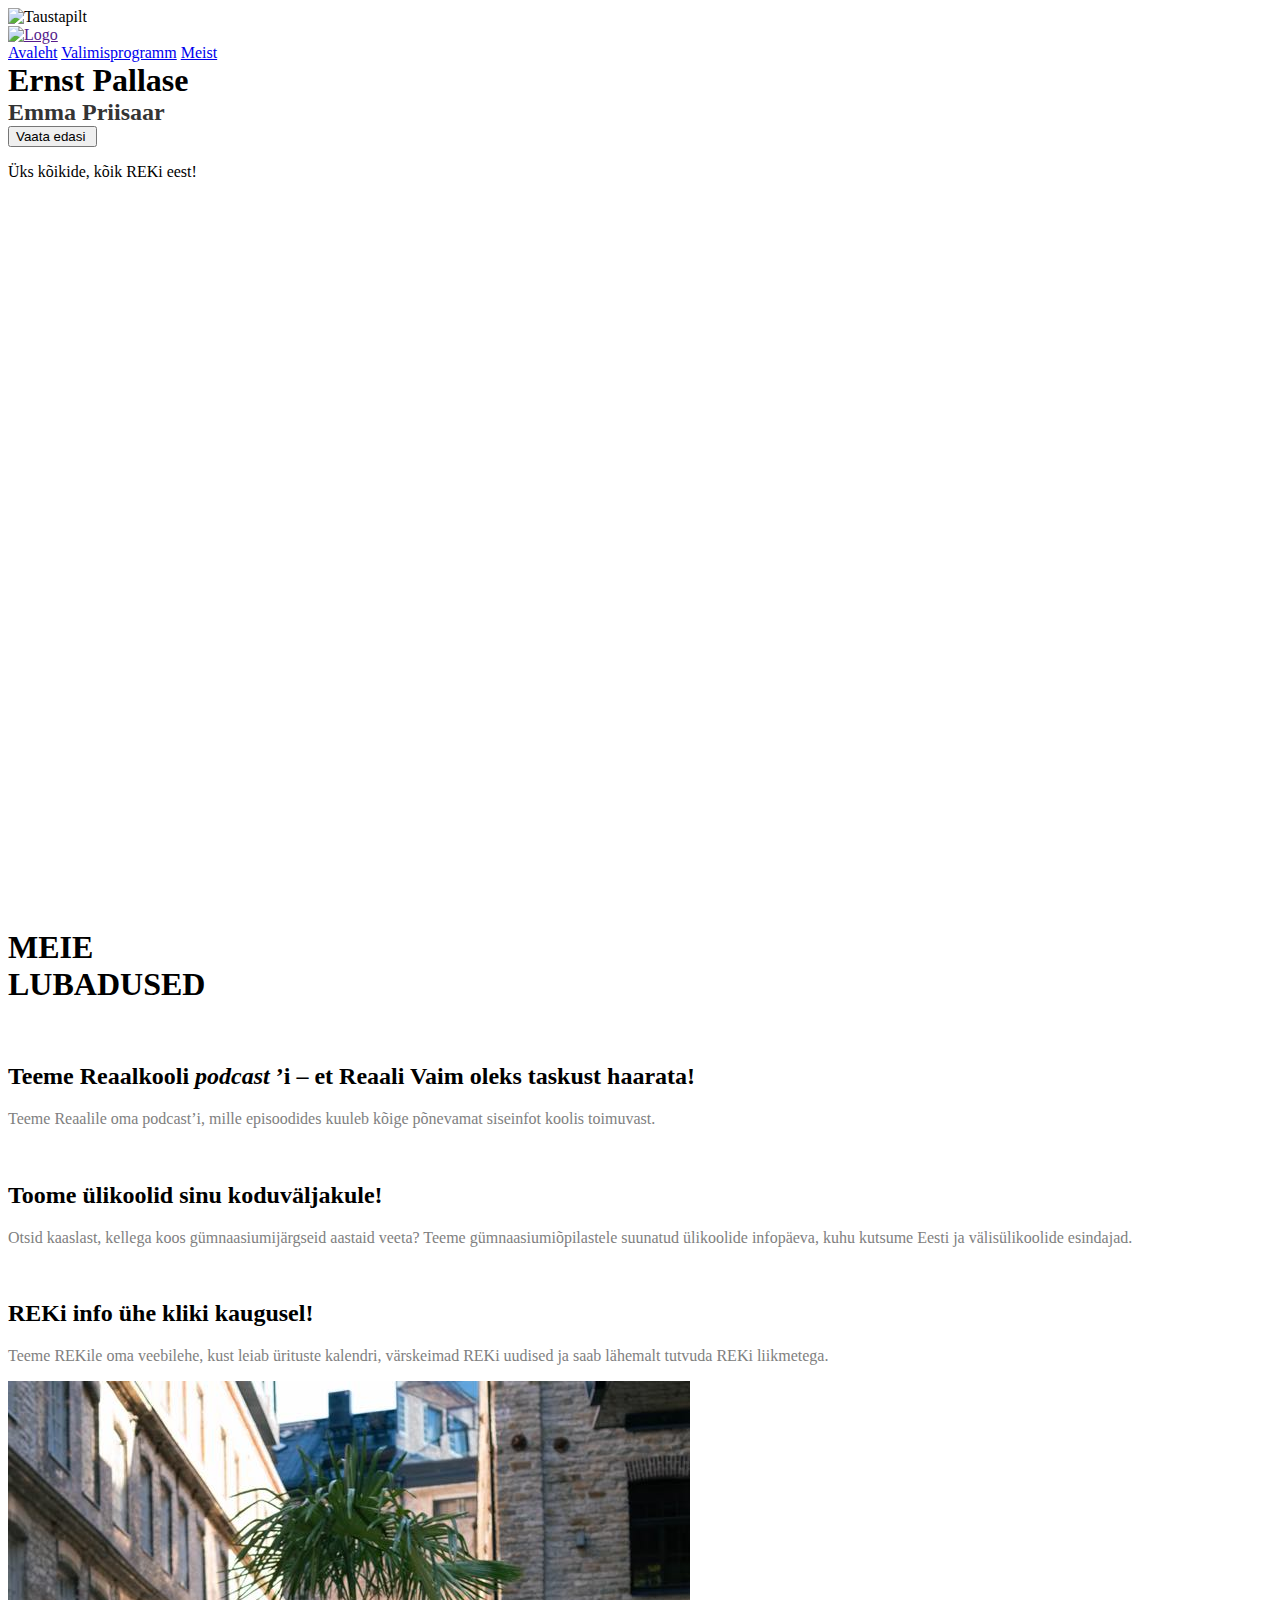
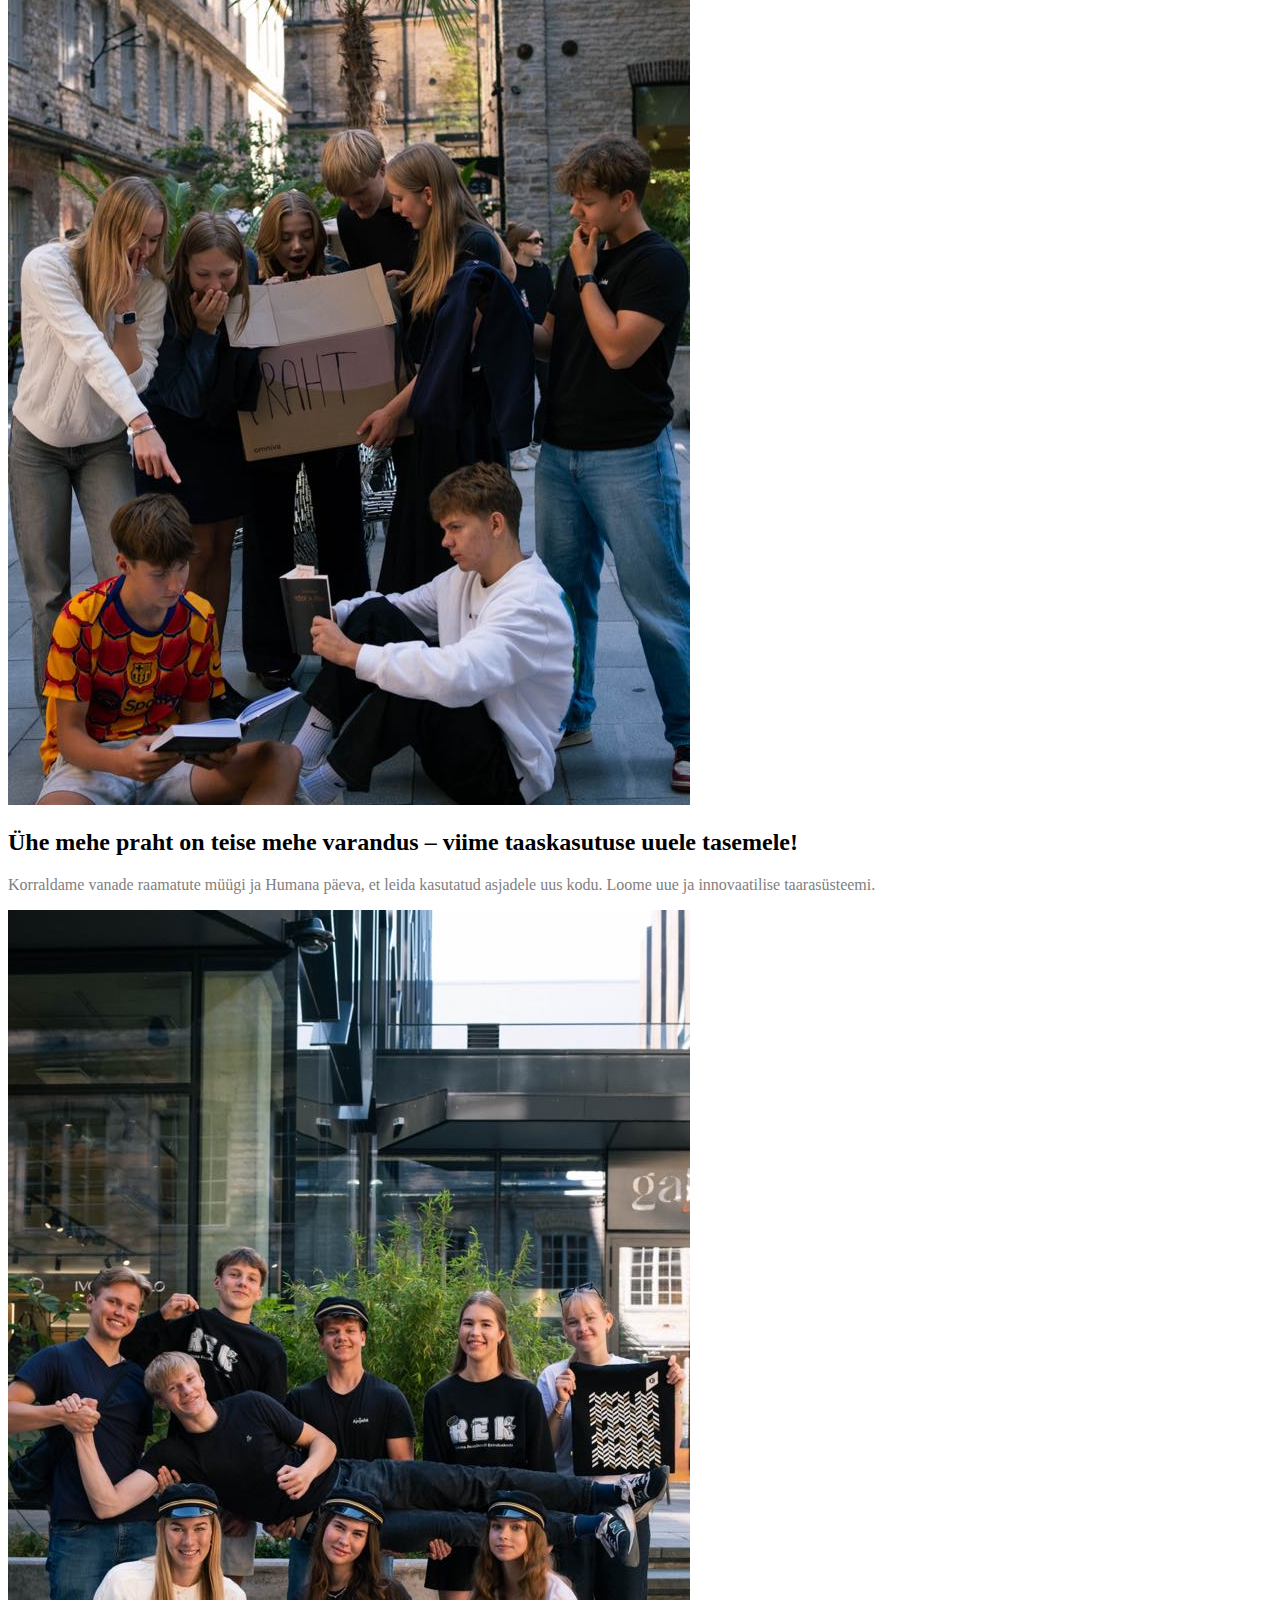
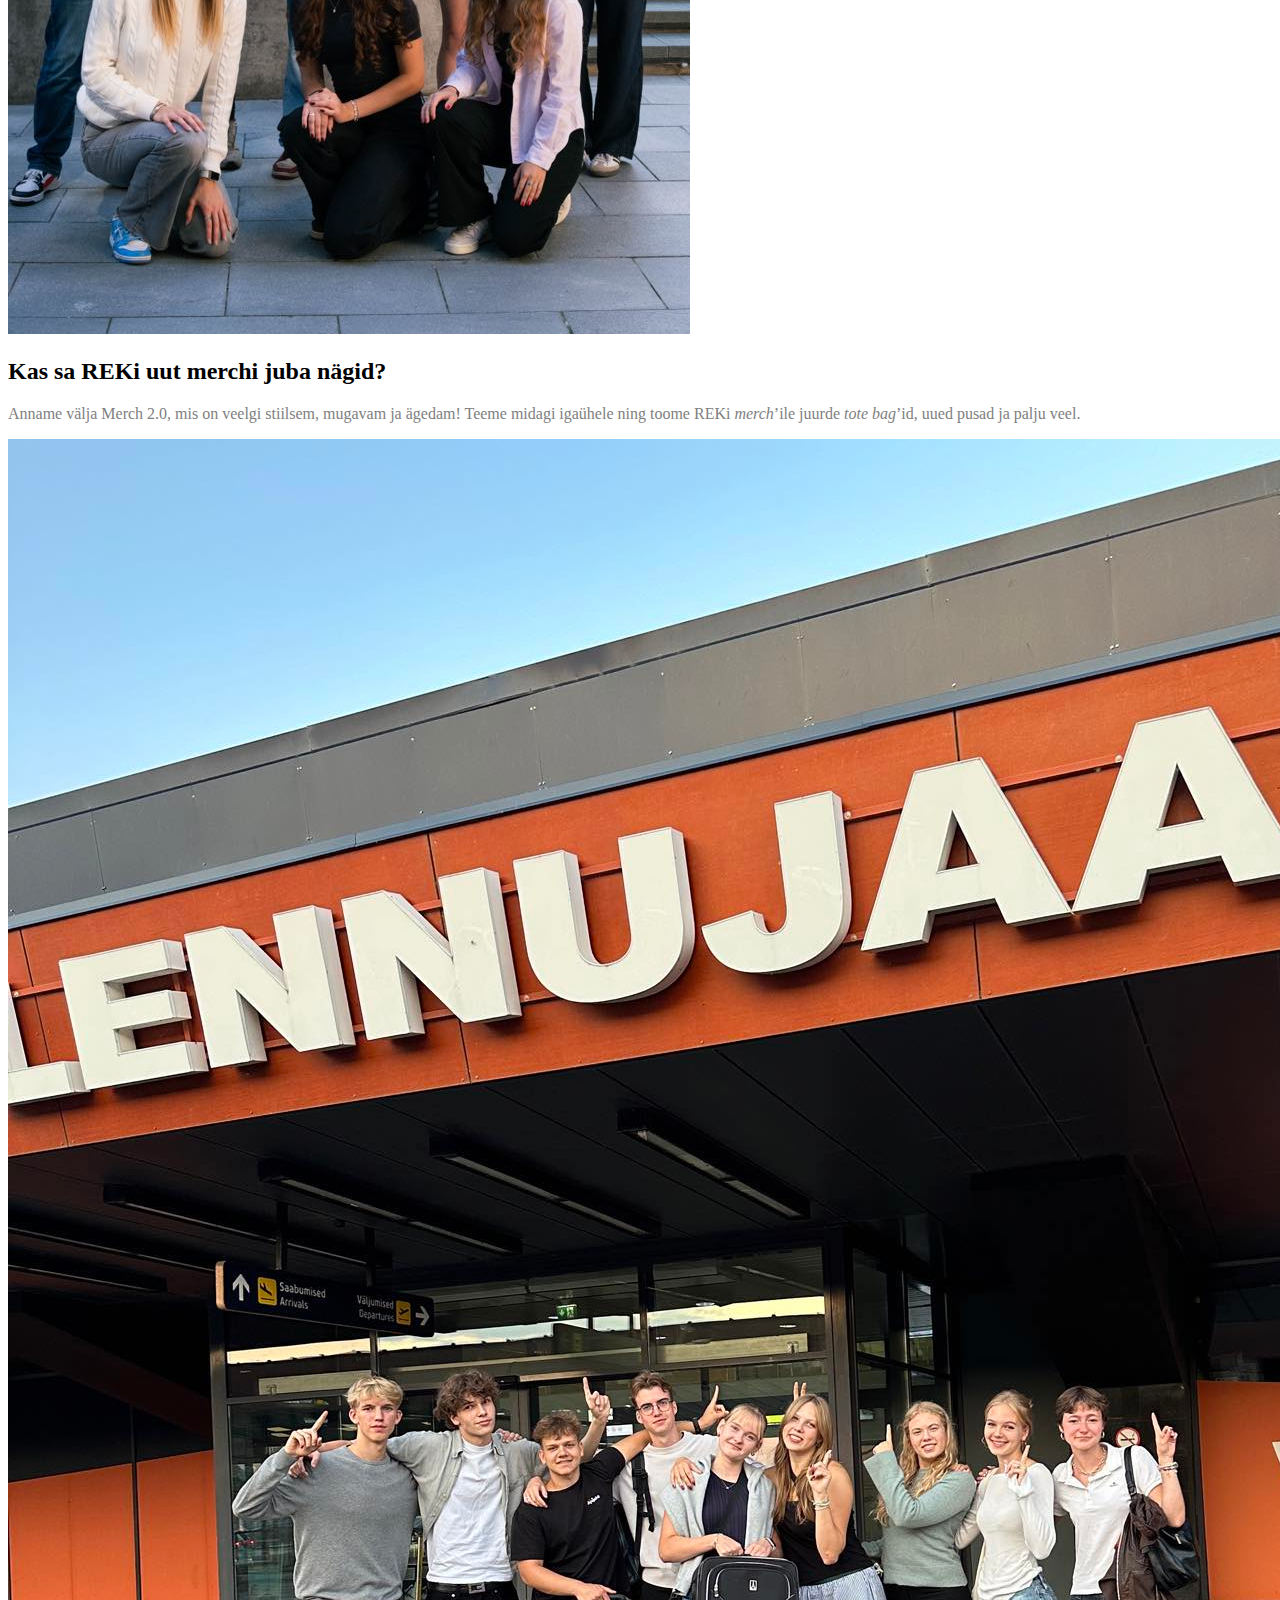
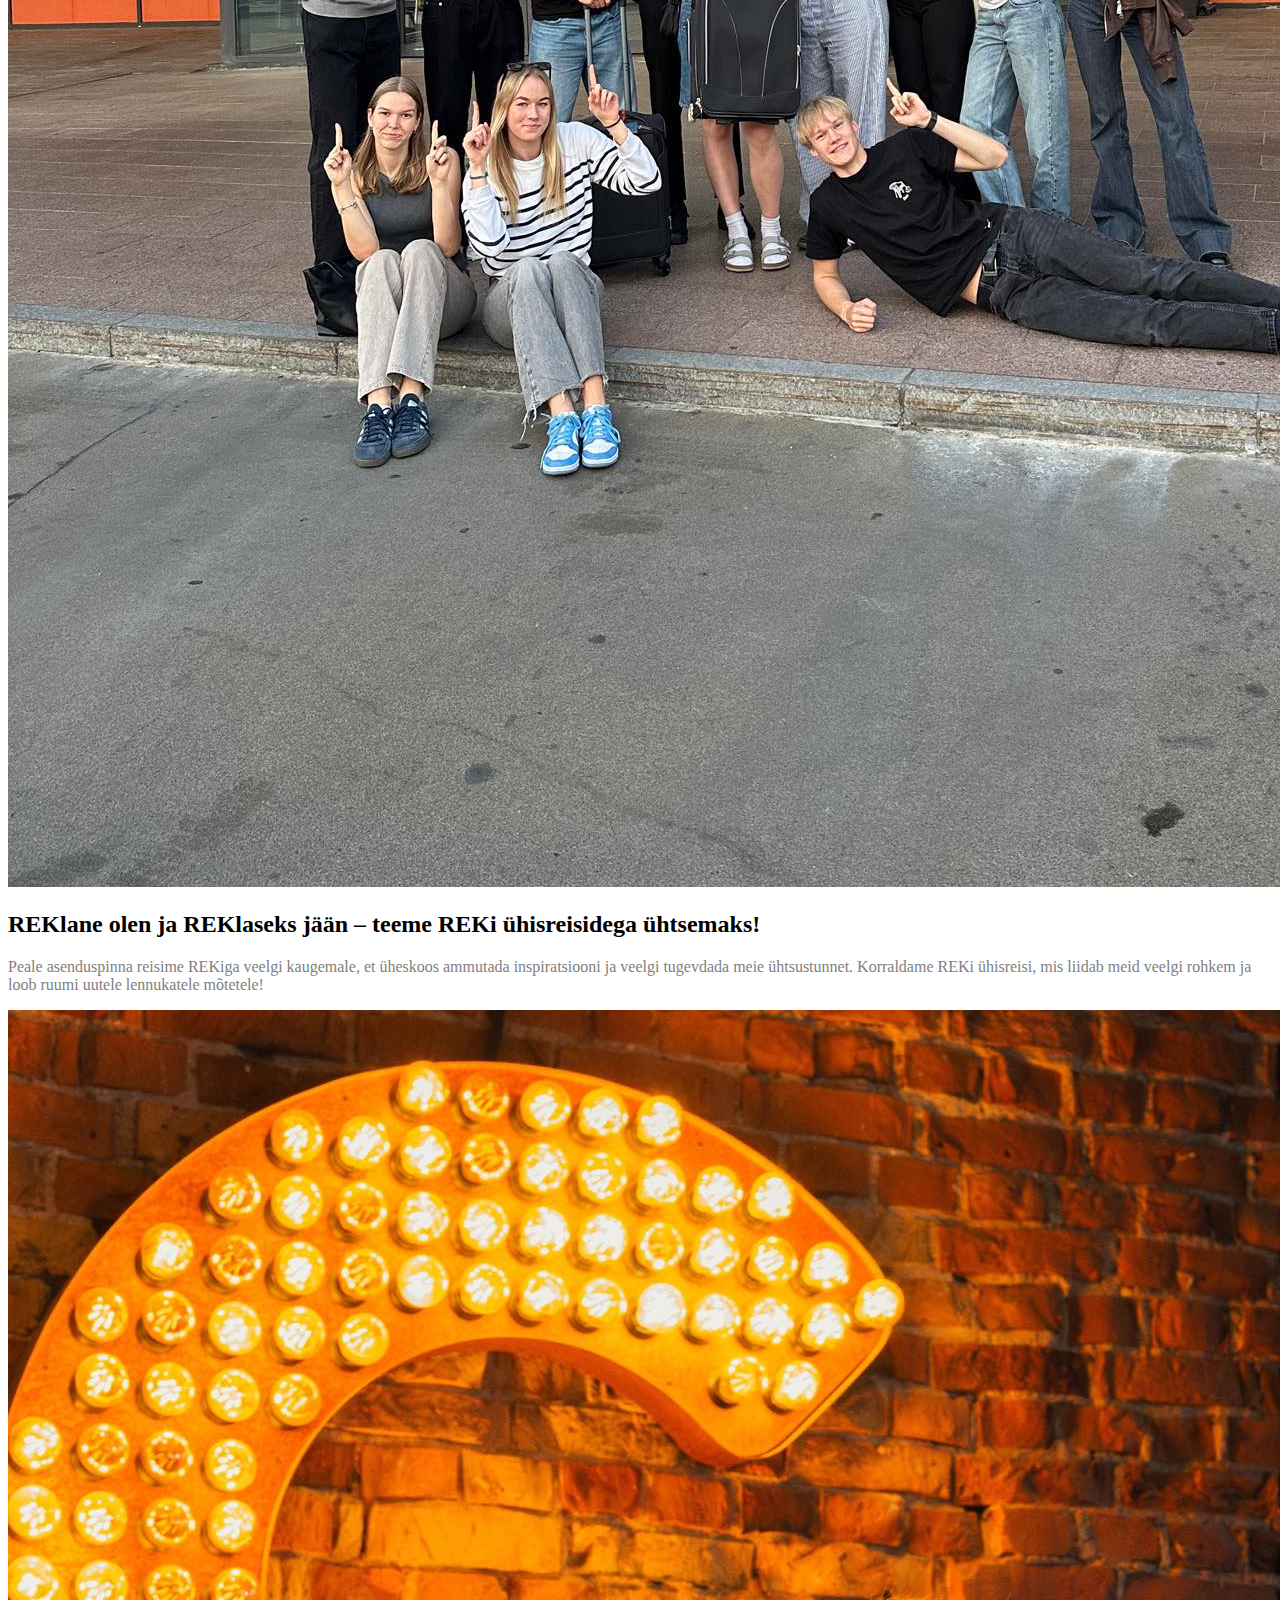
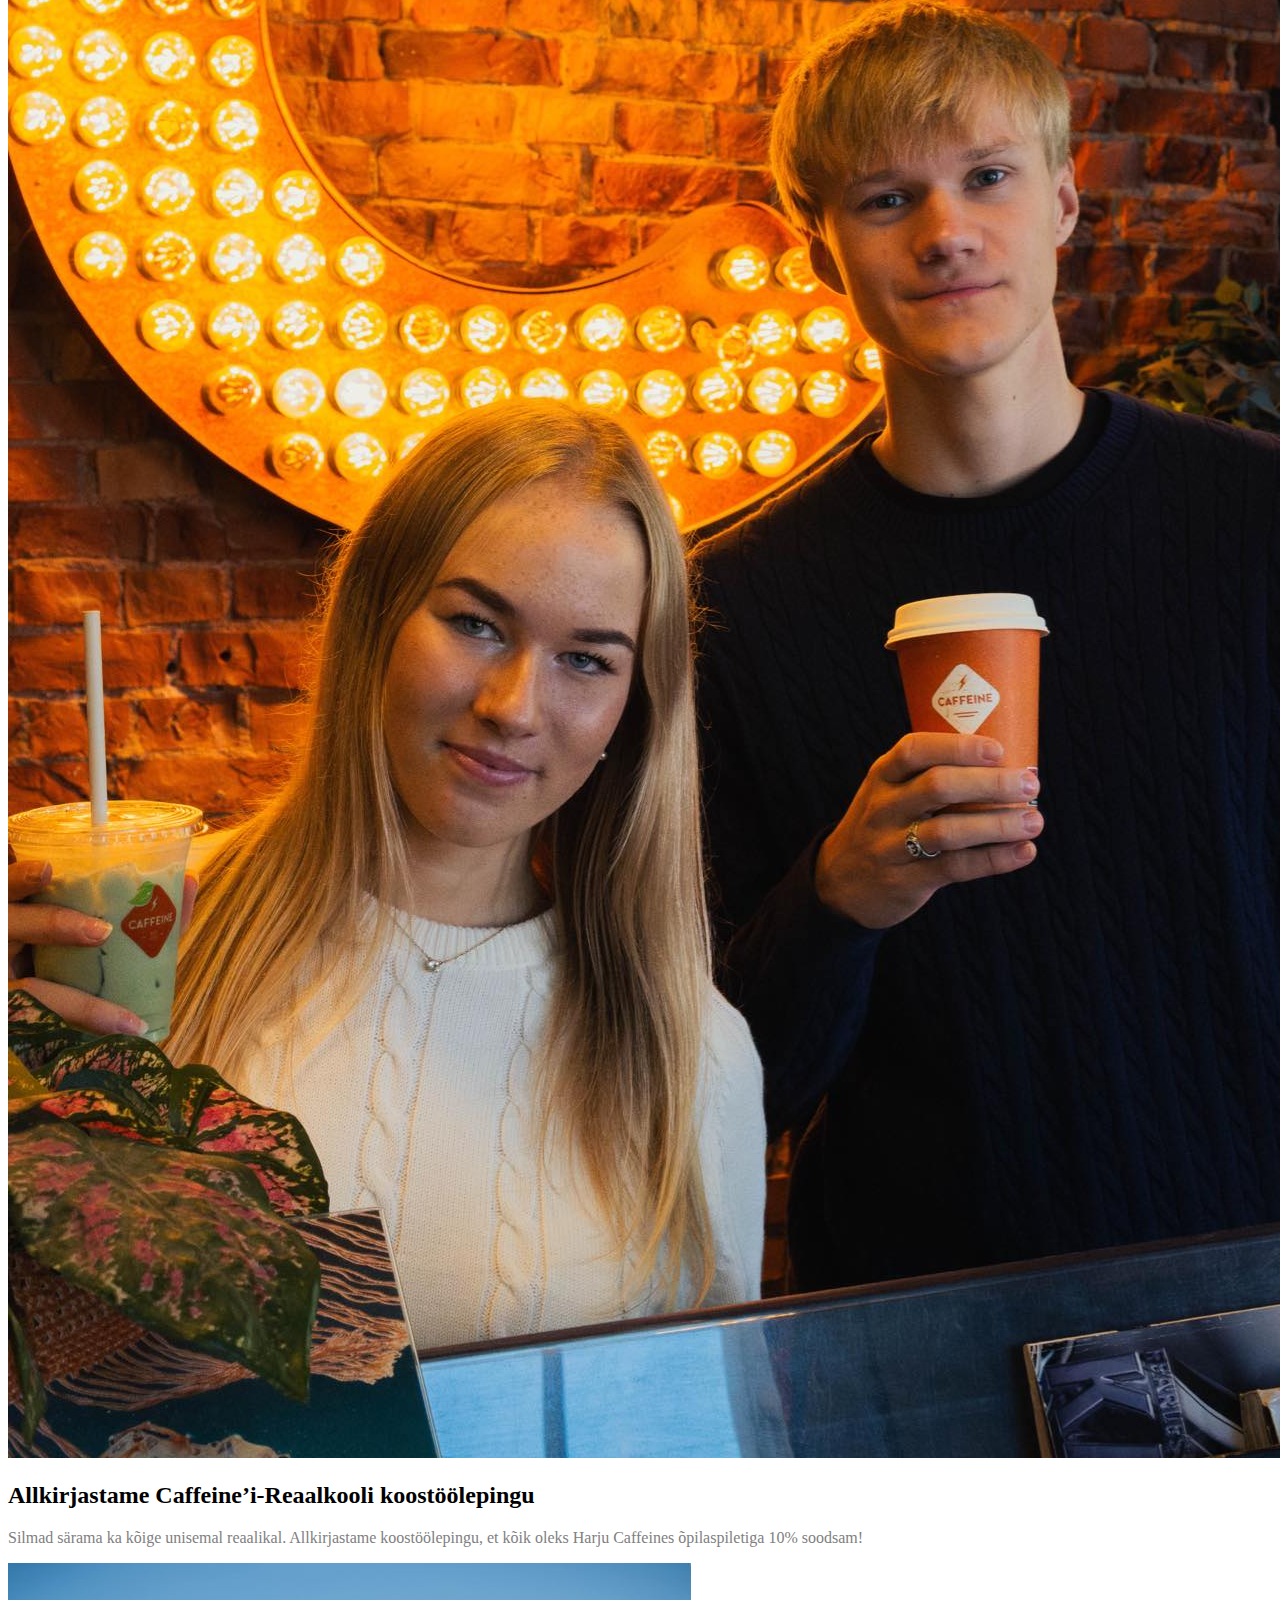
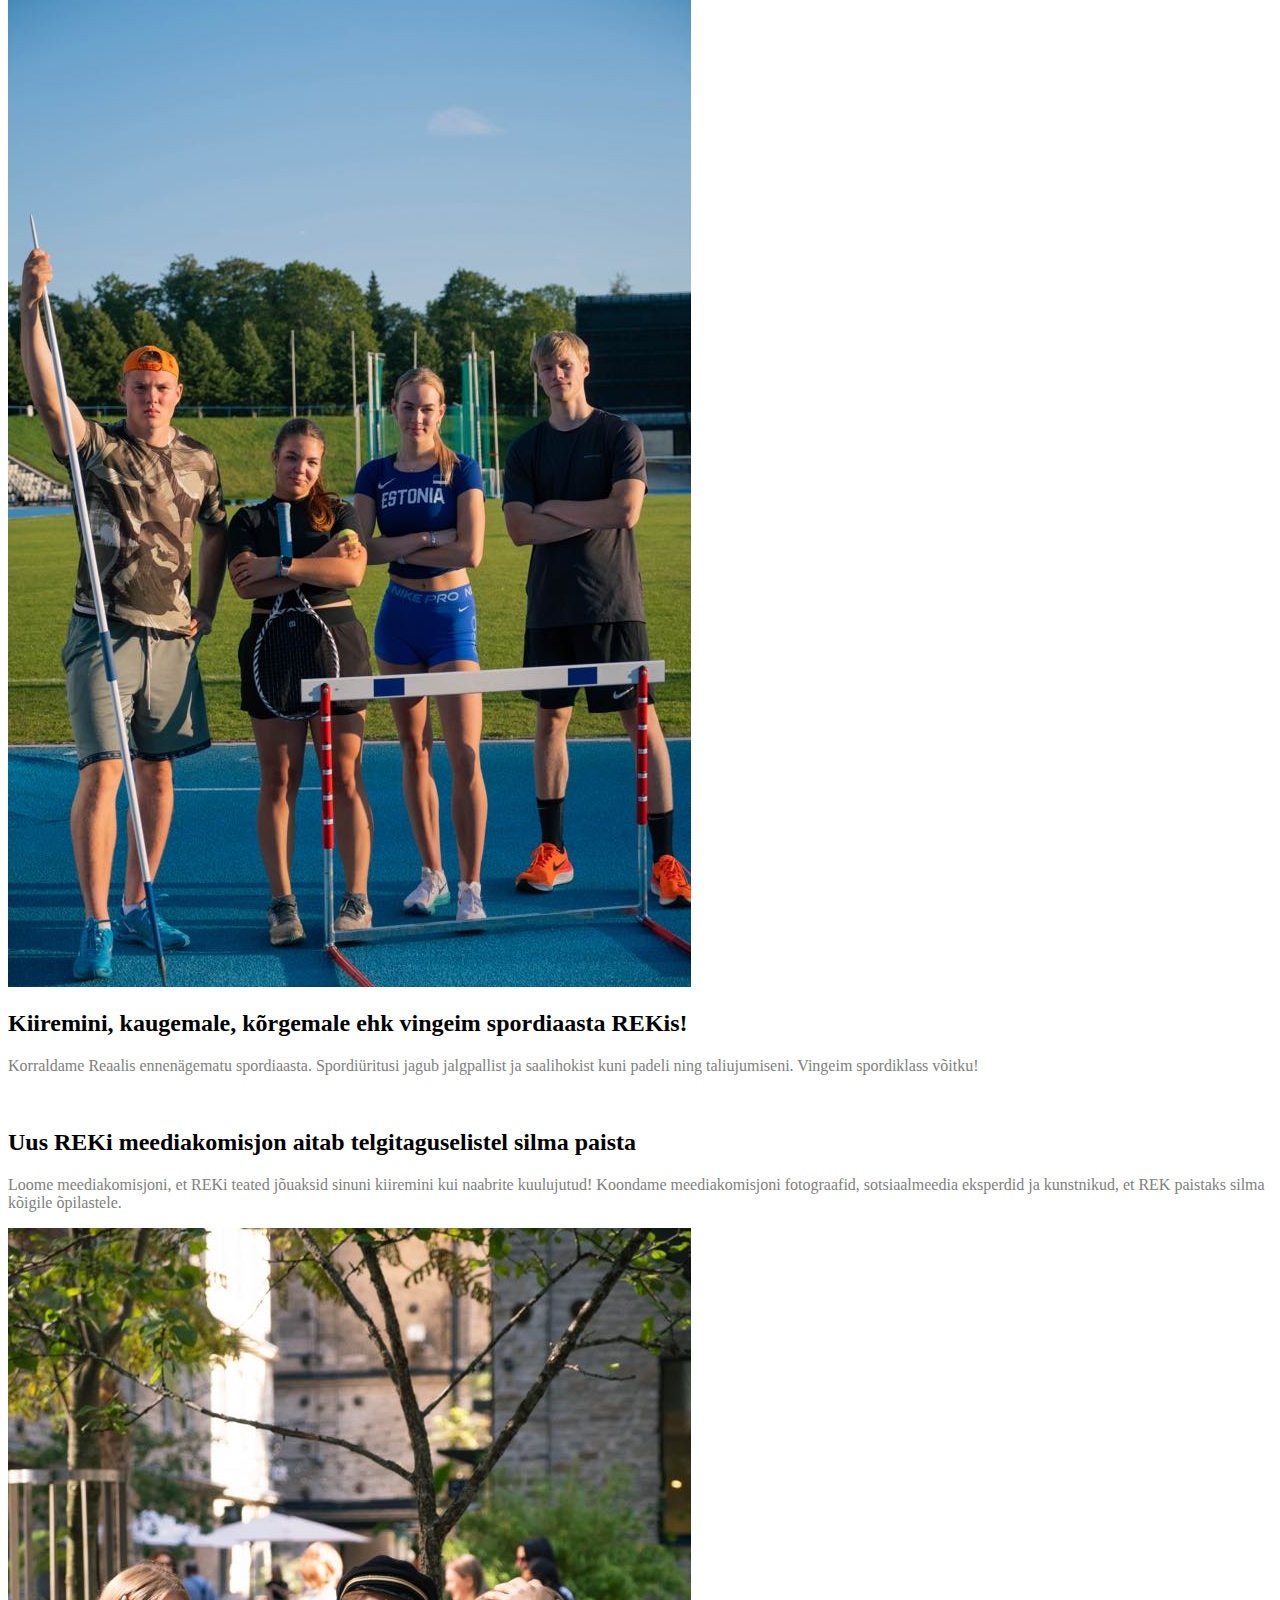
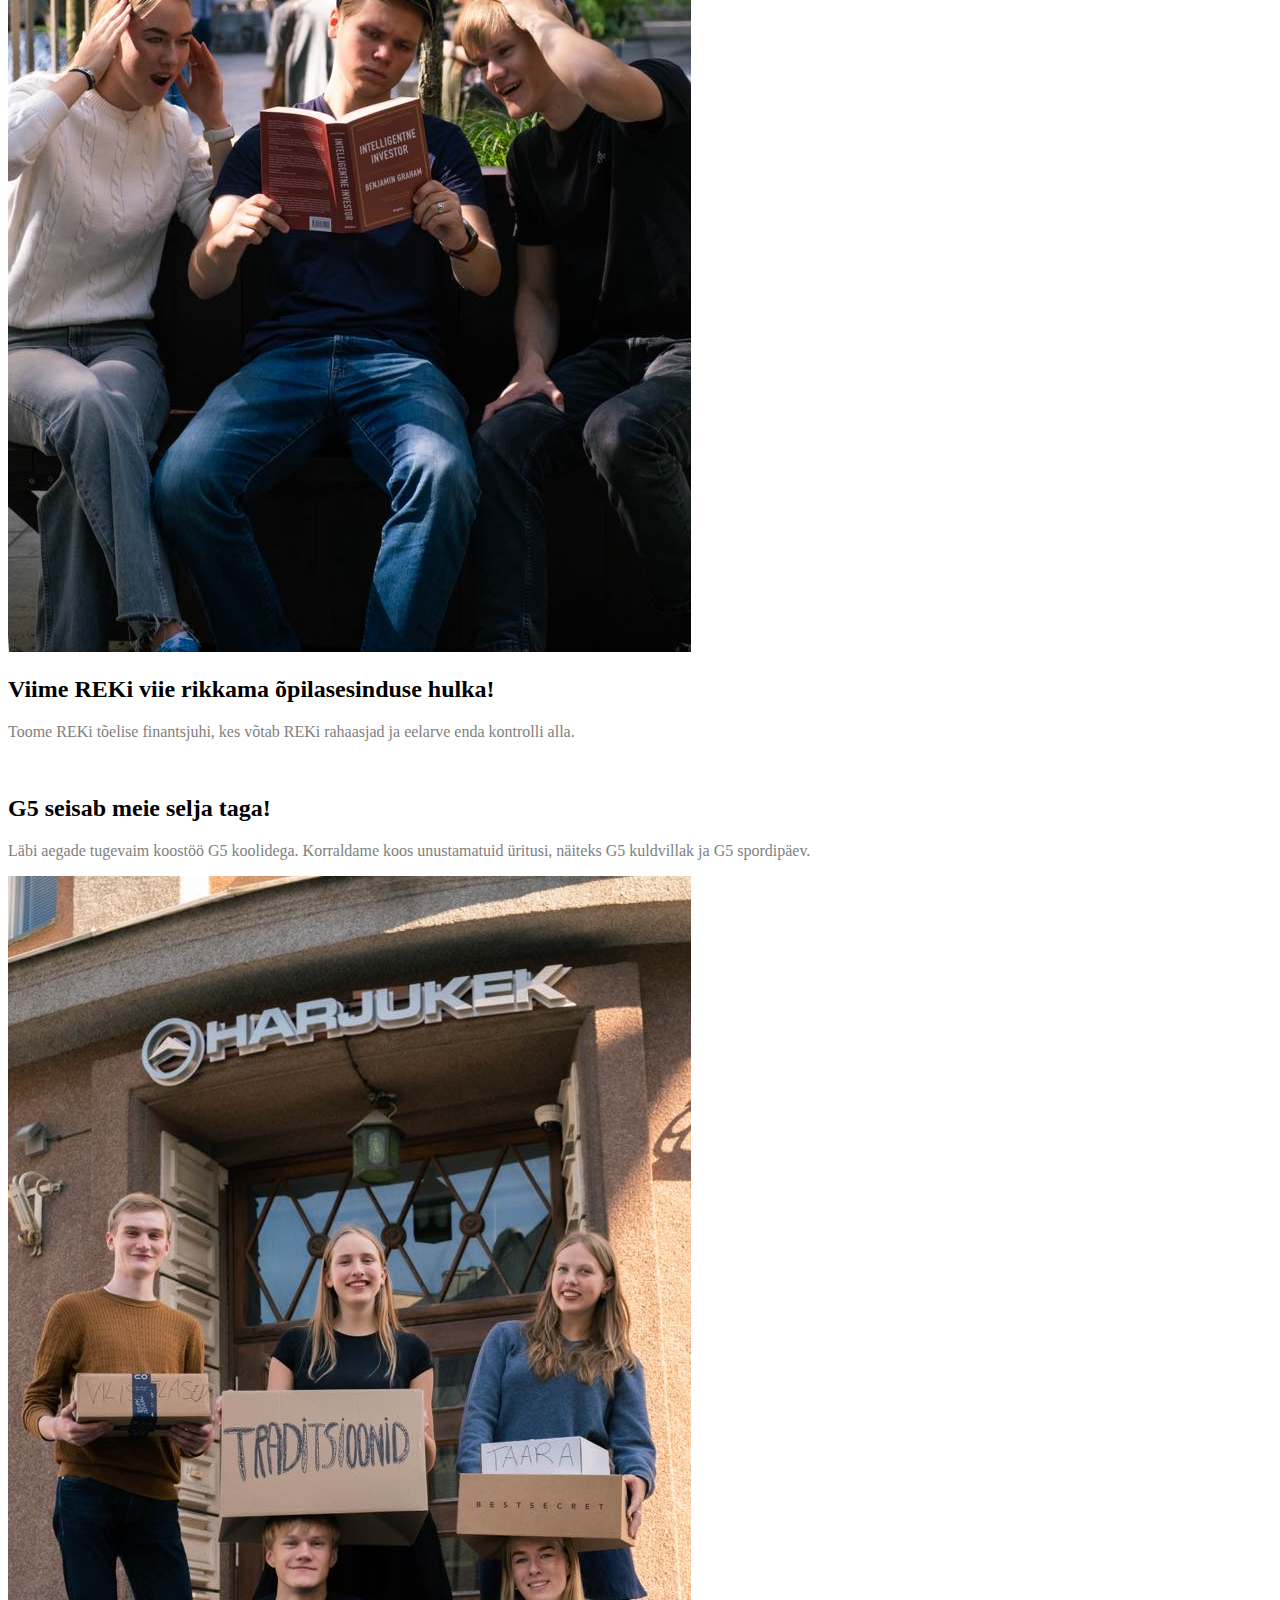
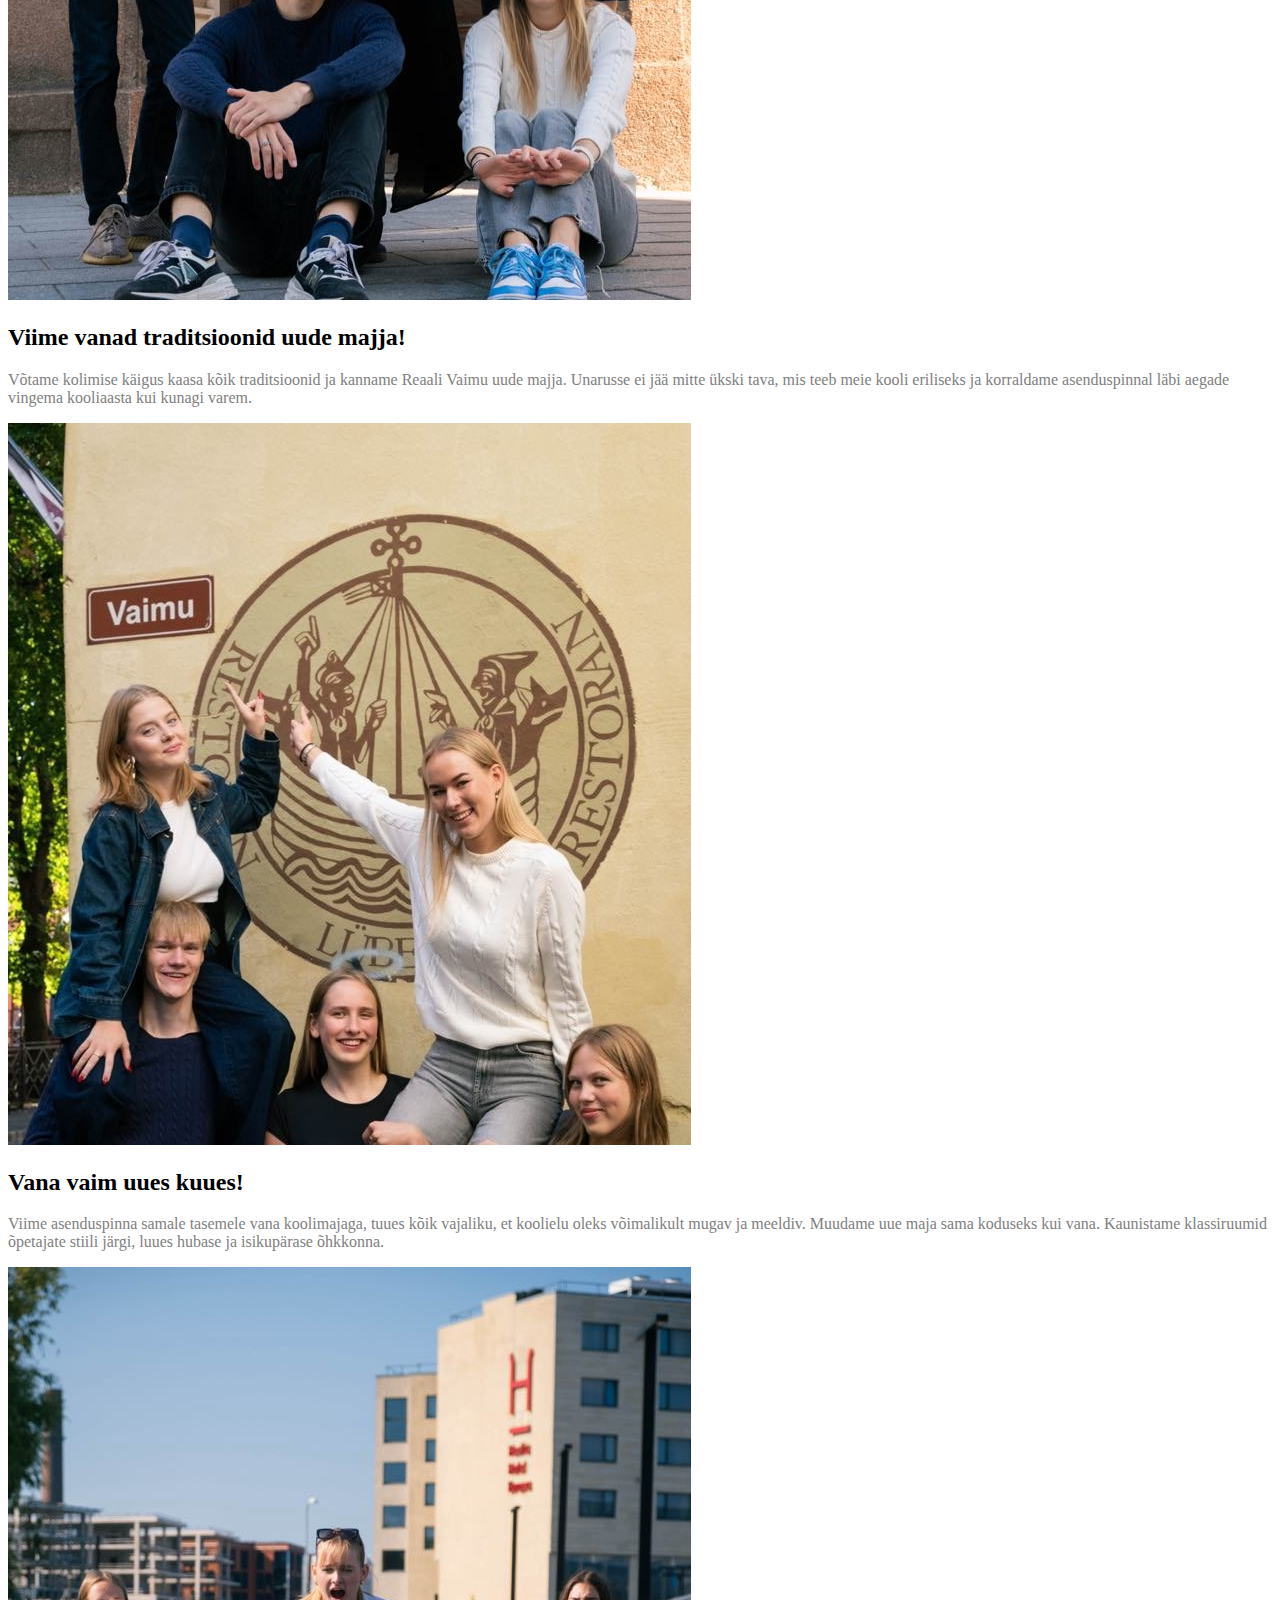
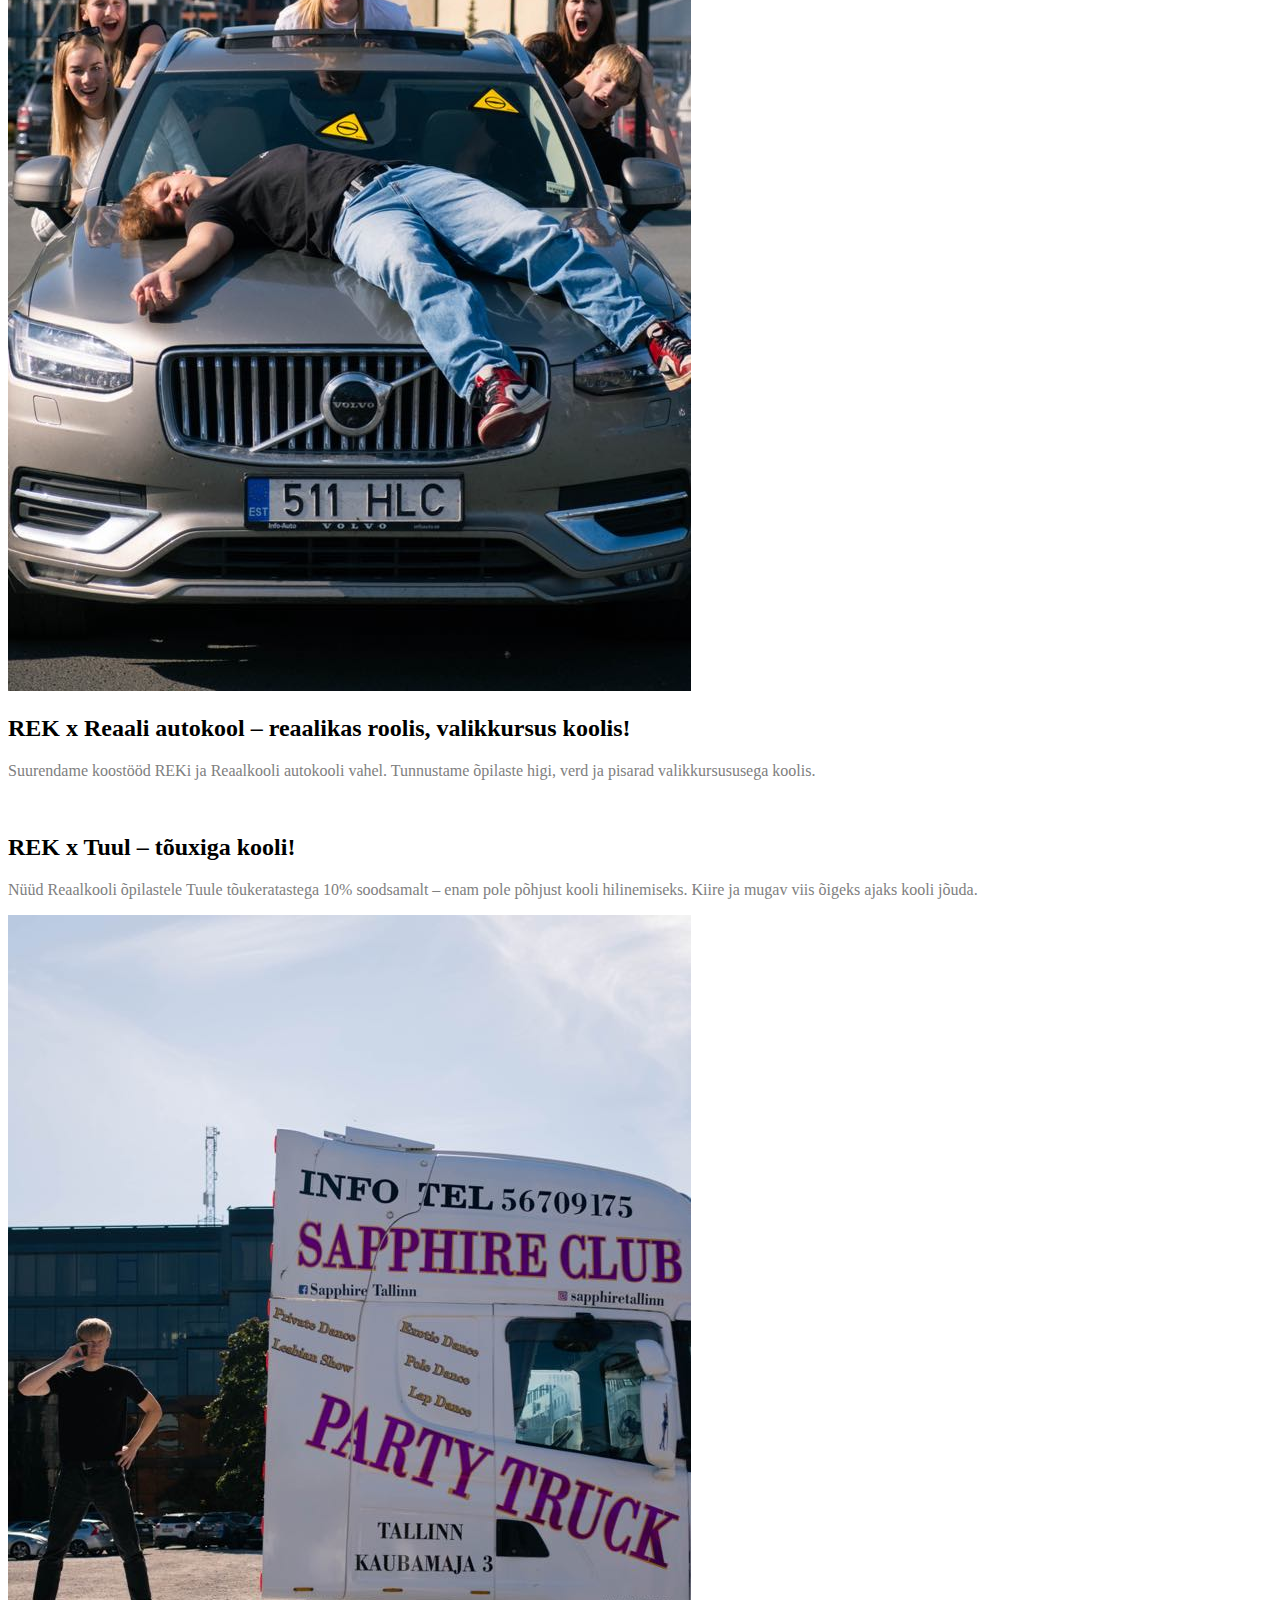
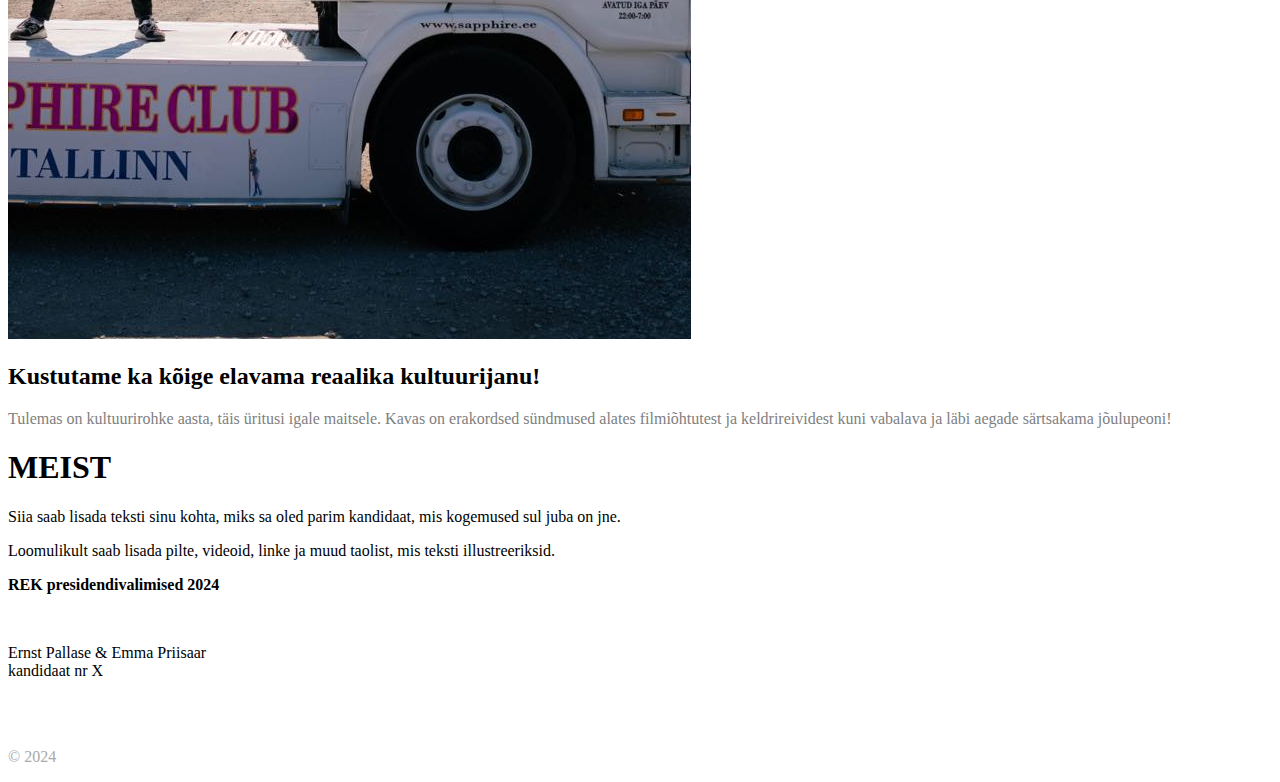
==== index.html @ 527bcbbe "Paremad pildid" ====
<!DOCTYPE html>
<html lang="en">
<head>
    <meta charset="UTF-8">
    <meta name="viewport" content="width=device-width, initial-scale=1.0">
    <title>Ernst Pallase & Emma Priisaar | REK presidendivalimised 2024</title>
    <link rel="stylesheet" href="main.css">
    <link rel="shortcut icon" href="assets/logo.jpg" type="image/jpg">
</head>
<body>
    <div class="first-section" style="min-height: 100vh;">
        <img src="assets/main-background-original.jpg" alt="Taustapilt" class="background-image">
        <nav class="navbar" style="position: relative;">
            <a href=""><img src="assets/logo.jpg" alt="Logo" class="logo"></a>
    
            <div class="links">
                <a href="#" class="nav-link">Avaleht</a>
                <a href="#programm" class="nav-link">Valimisprogramm</a>
                <a href="#meist" class="nav-link">Meist</a>
            </div>
        </nav>
    
        <div class="main-greeting">
            <div style="position: relative;">
                <h1 class="main-title" style="margin-block: 0;">Ernst Pallase</h1>
                <h2 class="main-title" style="margin-block: 0; color: #343434;">Emma Priisaar</h2>
                <div class="space"></div>
                <button onclick="document.getElementById('programm').scrollIntoView()">Vaata edasi <img class="arrow" src="assets/arrow-right.png" alt=""></button>
            </div>

            <div style="position: relative;" class="quote">
                <img style="position: absolute; top: 0; left: -64px;" src="assets/quote.png" alt="">
                <p>Üks kõikide, kõik REKi eest!</p>
            </div>
        </div>
    </div>

    <div id="programm" class="section">
        <h1 class="section-title promise-title">MEIE<br>LUBADUSED</h1>
        <div class="space"></div>

        <a style="all: unset;" href="lubadused/default/">
            <div class="promise">
                <img src="assets/main-background.jpg" alt="" class="promise-img">
                <div class="promise-text">
                    <h2 style="display: flex; align-items: center; gap: 16px;"><span>Teeme Reaalkooli <i>podcast</i> ’i – et Reaali Vaim oleks taskust haarata!</span> <img class="arrow" style="filter: invert(1);" src="assets/arrow-right.png" alt=""></h2>
                    <p style="color: grey;">Teeme Reaalile oma podcast’i, mille episoodides kuuleb kõige põnevamat siseinfot koolis toimuvast.</p>
                </div>
            </div>
        </a>

        <a style="all: unset;" href="lubadused/default/">
            <div class="promise reverse">
                <img src="assets/main-background.jpg" alt="" class="promise-img">
                <div class="promise-text">
                    <h2 style="display: flex; align-items: center; gap: 16px;">Toome ülikoolid sinu koduväljakule! <img class="arrow" style="filter: invert(1);" src="assets/arrow-right.png" alt=""></h2>
                    <p style="color: grey;">Otsid kaaslast, kellega koos gümnaasiumijärgseid aastaid veeta? Teeme gümnaasiumiõpilastele suunatud ülikoolide infopäeva, kuhu kutsume Eesti ja välisülikoolide esindajad.</p>
                </div>
            </div>
        </a>

        <a style="all: unset;" href="lubadused/default/">
            <div class="promise">
                <img src="assets/main-background.jpg" alt="" class="promise-img">
                <div class="promise-text">
                    <h2 style="display: flex; align-items: center; gap: 16px;">REKi info ühe kliki kaugusel! <img class="arrow" style="filter: invert(1);" src="assets/arrow-right.png" alt=""></h2>
                    <p style="color: grey;">Teeme REKile oma veebilehe, kust leiab ürituste kalendri, värskeimad REKi uudised ja saab lähemalt tutvuda REKi liikmetega.</p>
                </div>
            </div>
        </a>

        <a style="all: unset;" href="lubadused/default/">
            <div class="promise reverse">
                <img src="assets/taaskasutus.jpg" alt="" class="promise-img">
                <div class="promise-text">
                    <h2 style="display: flex; align-items: center; gap: 16px;">Ühe mehe praht on teise mehe varandus – viime taaskasutuse uuele tasemele!<img class="arrow" style="filter: invert(1);" src="assets/arrow-right.png" alt=""></h2>
                    <p style="color: grey;">Korraldame vanade raamatute müügi ja Humana päeva, et leida kasutatud asjadele uus kodu. Loome uue ja innovaatilise taarasüsteemi.</p>
                </div>
            </div>
        </a>

        <a style="all: unset;" href="lubadused/default/">
            <div class="promise">
                <img src="assets/merch.jpg" alt="" class="promise-img">
                <div class="promise-text">
                    <h2 style="display: flex; align-items: center; gap: 16px;">Kas sa REKi uut merchi juba nägid? <img class="arrow" style="filter: invert(1);" src="assets/arrow-right.png" alt=""></h2>
                    <p style="color: grey;"><span>Anname välja Merch 2.0, mis on  veelgi stiilsem, mugavam ja ägedam! Teeme midagi igaühele ning toome REKi <i>merch</i>’ile juurde <i>tote bag</i>’id, uued pusad ja palju veel.</span></p>
                </div>
            </div>
        </a>

        <a style="all: unset;" href="lubadused/default/">
            <div class="promise reverse">
                <img src="assets/reis.jpg" alt="" class="promise-img">
                <div class="promise-text">
                    <h2 style="display: flex; align-items: center; gap: 16px;">REKlane olen ja REKlaseks jään – teeme REKi ühisreisidega ühtsemaks! <img class="arrow" style="filter: invert(1);" src="assets/arrow-right.png" alt=""></h2>
                    <p style="color: grey;">Peale asenduspinna reisime REKiga veelgi kaugemale, et üheskoos ammutada inspiratsiooni ja veelgi tugevdada meie ühtsustunnet. Korraldame REKi ühisreisi, mis liidab meid veelgi rohkem ja loob ruumi uutele lennukatele mõtetele!</p>
                </div>
            </div>
        </a>

        <a style="all: unset;" href="lubadused/default/">
            <div class="promise">
                <img src="assets/caffeine.jpg" alt="" class="promise-img">
                <div class="promise-text">
                    <h2 style="display: flex; align-items: center; gap: 16px;">Allkirjastame Caffeine’i-Reaalkooli koostöölepingu <img class="arrow" style="filter: invert(1);" src="assets/arrow-right.png" alt=""></h2>
                    <p style="color: grey;">Silmad särama ka kõige unisemal reaalikal. Allkirjastame koostöölepingu, et kõik oleks Harju Caffeines õpilaspiletiga 10% soodsam!</p>
                </div>
            </div>
        </a>

        <a style="all: unset;" href="lubadused/default/">
            <div class="promise reverse">
                <img src="assets/olympic_rings.jpg" alt="" class="promise-img">
                <div class="promise-text">
                    <h2 style="display: flex; align-items: center; gap: 16px;">Kiiremini, kaugemale, kõrgemale ehk vingeim spordiaasta REKis! <img class="arrow" style="filter: invert(1);" src="assets/arrow-right.png" alt=""></h2>
                    <p style="color: grey;">Korraldame Reaalis ennenägematu spordiaasta. Spordiüritusi jagub jalgpallist ja saalihokist kuni padeli ning taliujumiseni. Vingeim spordiklass võitku!</p>
                </div>
            </div>
        </a>

        <a style="all: unset;" href="lubadused/default/">
            <div class="promise">
                <img src="assets/main-background.jpg" alt="" class="promise-img">
                <div class="promise-text">
                    <h2 style="display: flex; align-items: center; gap: 16px;">Uus REKi meediakomisjon aitab telgitaguselistel silma paista <img class="arrow" style="filter: invert(1);" src="assets/arrow-right.png" alt=""></h2>
                    <p style="color: grey;">Loome meediakomisjoni, et REKi teated jõuaksid sinuni kiiremini kui naabrite kuulujutud! Koondame meediakomisjoni fotograafid, sotsiaalmeedia eksperdid ja kunstnikud, et REK paistaks silma kõigile õpilastele.</p>
                </div>
            </div>
        </a>

        <a style="all: unset;" href="lubadused/default/">
            <div class="promise reverse">
                <img src="assets/money.jpg" alt="" class="promise-img">
                <div class="promise-text">
                    <h2 style="display: flex; align-items: center; gap: 16px;">Viime REKi viie rikkama õpilasesinduse hulka! <img class="arrow" style="filter: invert(1);" src="assets/arrow-right.png" alt=""></h2>
                    <p style="color: grey;">Toome REKi tõelise finantsjuhi, kes võtab REKi rahaasjad ja eelarve enda kontrolli alla.</p>
                </div>
            </div>
        </a>

        <a style="all: unset;" href="lubadused/default/">
            <div class="promise">
                <img src="assets/main-background.jpg" alt="" class="promise-img">
                <div class="promise-text">
                    <h2 style="display: flex; align-items: center; gap: 16px;">G5 seisab meie selja taga! <img class="arrow" style="filter: invert(1);" src="assets/arrow-right.png" alt=""></h2>
                    <p style="color: grey;">Läbi aegade tugevaim koostöö G5 koolidega. Korraldame koos unustamatuid üritusi, näiteks G5 kuldvillak ja G5 spordipäev.</p>
                </div>
            </div>
        </a>

        <a style="all: unset;" href="lubadused/default/">
            <div class="promise reverse">
                <img src="assets/uus_maja.jpg" alt="" class="promise-img">
                <div class="promise-text">
                    <h2 style="display: flex; align-items: center; gap: 16px;">Viime vanad traditsioonid uude majja! <img class="arrow" style="filter: invert(1);" src="assets/arrow-right.png" alt=""></h2>
                    <p style="color: grey;">Võtame kolimise käigus kaasa kõik traditsioonid ja kanname Reaali Vaimu uude majja. Unarusse ei jää mitte ükski tava, mis teeb meie kooli eriliseks ja korraldame asenduspinnal läbi aegade vingema kooliaasta kui kunagi varem.</p>
                </div>
            </div>
        </a>

        <a style="all: unset;" href="lubadused/default/">
            <div class="promise">
                <img src="assets/vaim.jpg" alt="" class="promise-img">
                <div class="promise-text">
                    <h2 style="display: flex; align-items: center; gap: 16px;">Vana vaim uues kuues! <img class="arrow" style="filter: invert(1);" src="assets/arrow-right.png" alt=""></h2>
                    <p style="color: grey;">Viime asenduspinna samale tasemele vana koolimajaga, tuues kõik vajaliku, et koolielu oleks võimalikult mugav ja meeldiv. Muudame uue maja sama koduseks kui vana. Kaunistame klassiruumid õpetajate stiili järgi, luues hubase ja isikupärase õhkkonna.</p>
                </div>
            </div>
        </a>

        <a style="all: unset;" href="lubadused/default/">
            <div class="promise reverse">
                <img src="assets/autokool.jpg" alt="" class="promise-img">
                <div class="promise-text">
                    <h2 style="display: flex; align-items: center; gap: 16px;">REK x Reaali autokool – reaalikas roolis, valikkursus koolis! <img class="arrow" style="filter: invert(1);" src="assets/arrow-right.png" alt=""></h2>
                    <p style="color: grey;">Suurendame koostööd REKi ja Reaalkooli autokooli vahel. Tunnustame õpilaste higi, verd ja pisarad valikkursususega koolis.</p>
                </div>
            </div>
        </a>

        <a style="all: unset;" href="lubadused/default/">
            <div class="promise">
                <img src="assets/tuul.png" alt="" class="promise-img">
                <div class="promise-text">
                    <h2 style="display: flex; align-items: center; gap: 16px;">REK x Tuul – tõuxiga kooli! <img class="arrow" style="filter: invert(1);" src="assets/arrow-right.png" alt=""></h2>
                    <p style="color: grey;">Nüüd Reaalkooli õpilastele Tuule tõukeratastega 10% soodsamalt – enam pole põhjust kooli hilinemiseks. Kiire ja mugav viis õigeks ajaks kooli jõuda.</p>
                </div>
            </div>
        </a>

        <a style="all: unset;" href="lubadused/default/">
            <div class="promise reverse">
                <img src="assets/pidu.jpg" alt="" class="promise-img">
                <div class="promise-text">
                    <h2 style="display: flex; align-items: center; gap: 16px;">Kustutame ka kõige elavama reaalika kultuurijanu! <img class="arrow" style="filter: invert(1);" src="assets/arrow-right.png" alt=""></h2>
                    <p style="color: grey;">Tulemas on kultuurirohke aasta, täis üritusi igale maitsele. Kavas on erakordsed sündmused alates filmiõhtutest ja keldrireividest kuni vabalava ja läbi aegade särtsakama jõulupeoni!</p>
                </div>
            </div>
        </a>

        <div class="space"></div>   
    </div>

    <div class="section" id="meist">
        <h1 class="section-title">MEIST</h1>
        <p class="about-text">Siia saab lisada teksti sinu kohta, miks sa oled parim kandidaat, mis kogemused sul juba on jne.</p>

        <p class="about-text">Loomulikult saab lisada pilte, videoid, linke ja muud taolist, mis teksti illustreeriksid.</p>
        <div class="space"></div>
    </div>

    <div class="footer">
        <p><b>REK presidendivalimised 2024</b></p>
        <br>
        <p>Ernst Pallase & Emma Priisaar <br>kandidaat nr X</p>
        <br><br>
        <p style="color: darkgrey;">&copy; 2024</p>
    </div> 

</body>
</html>
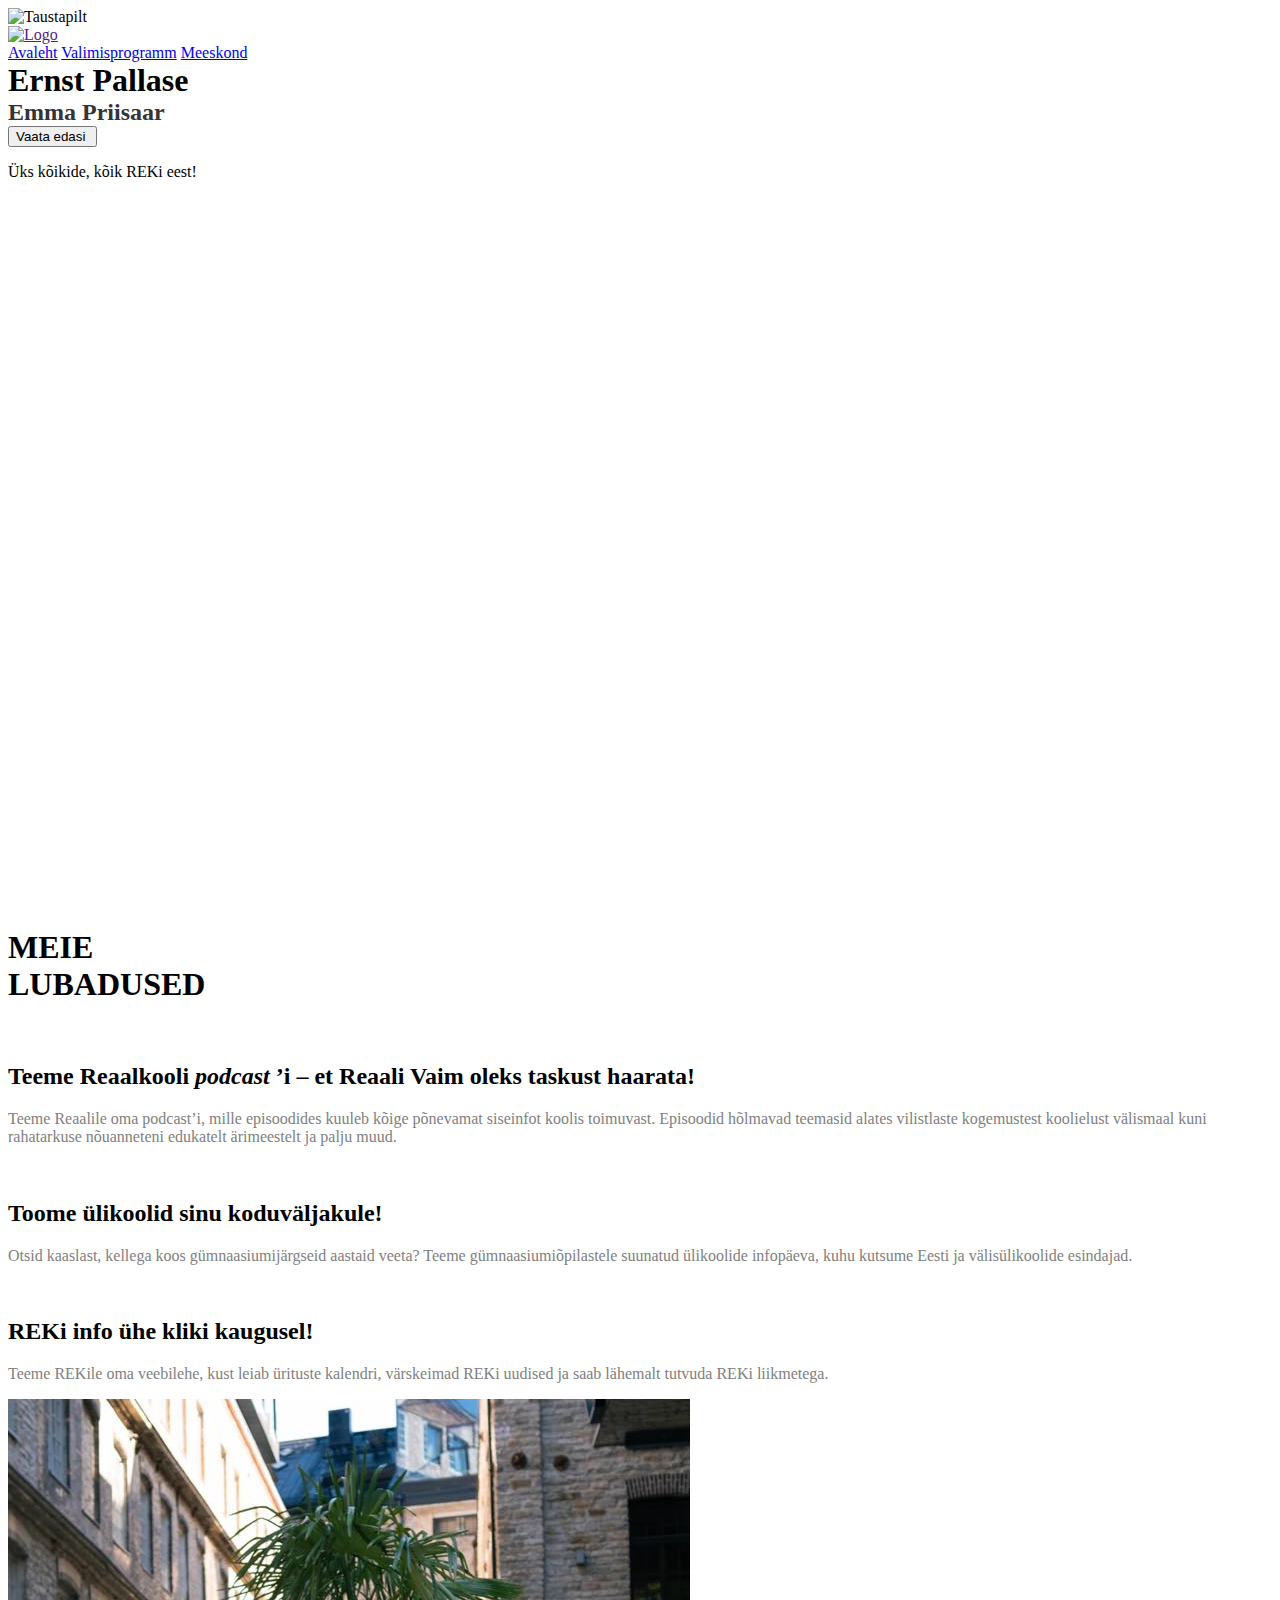
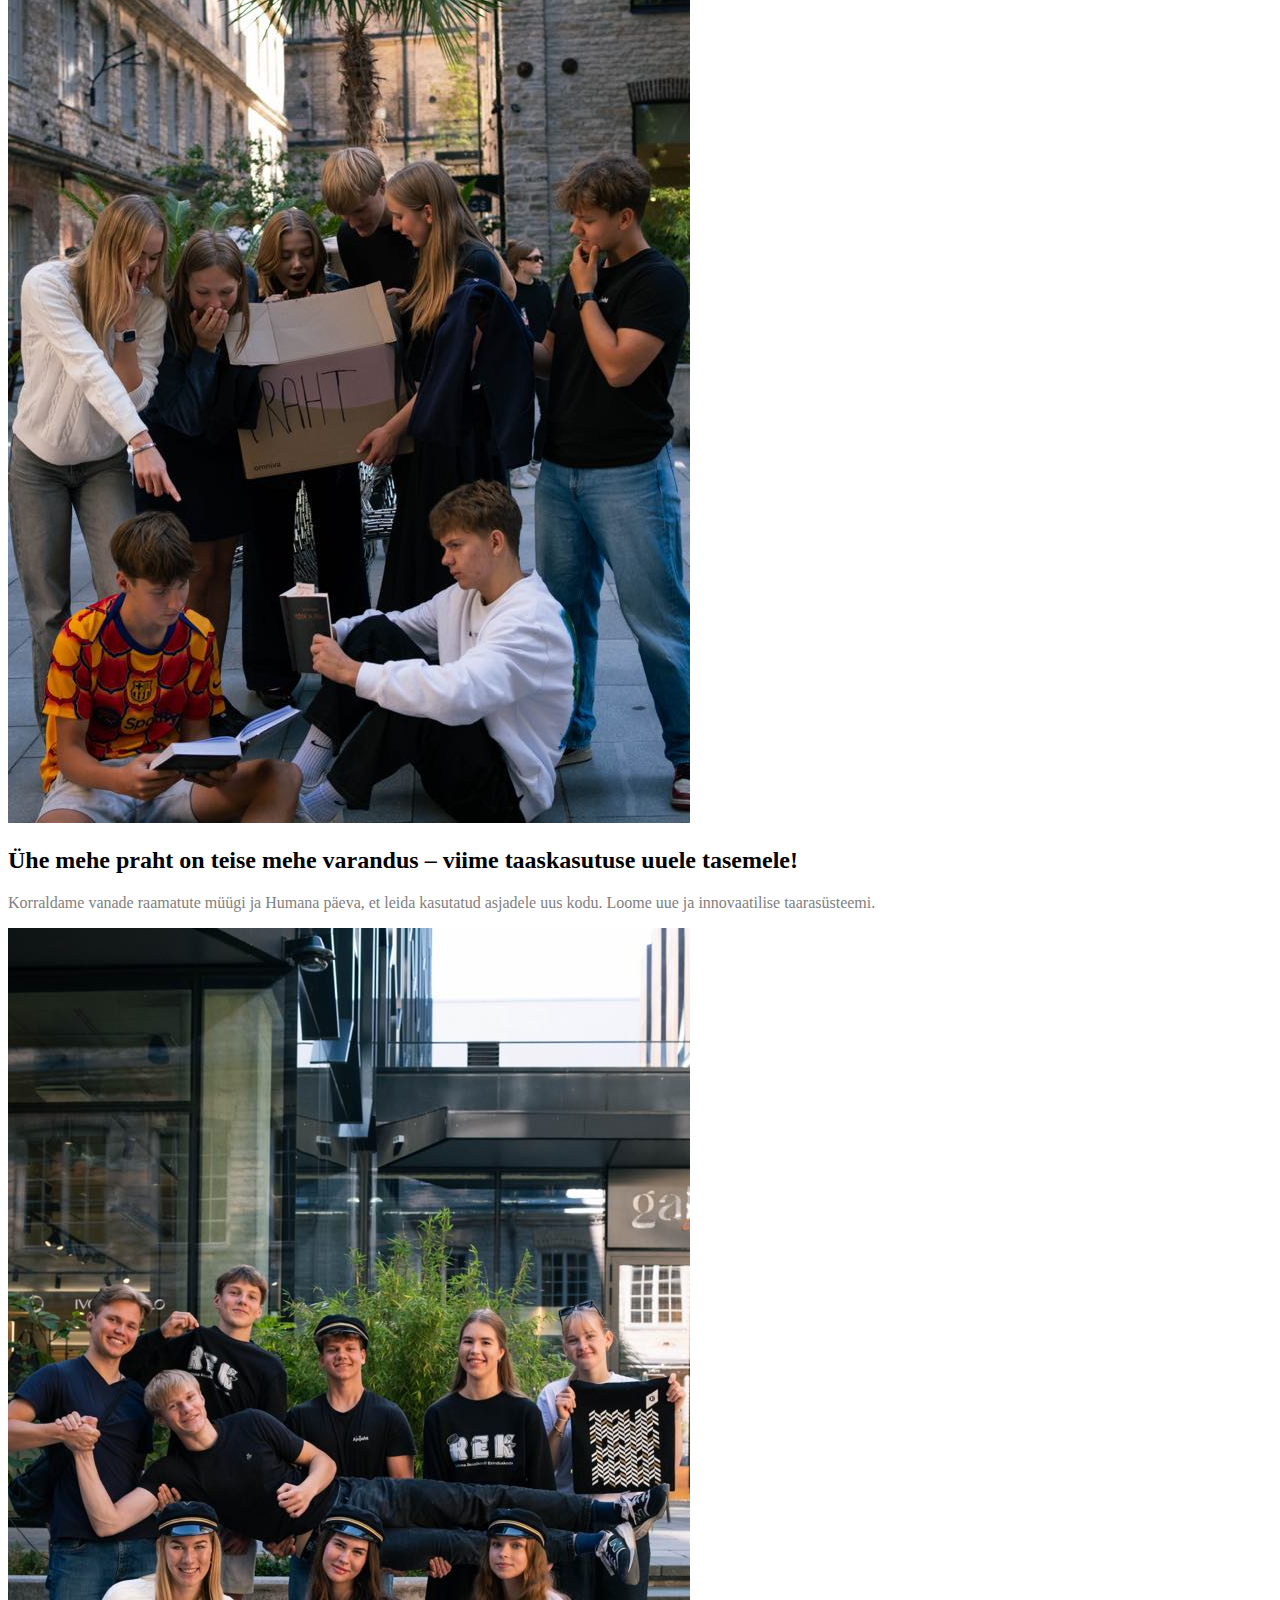
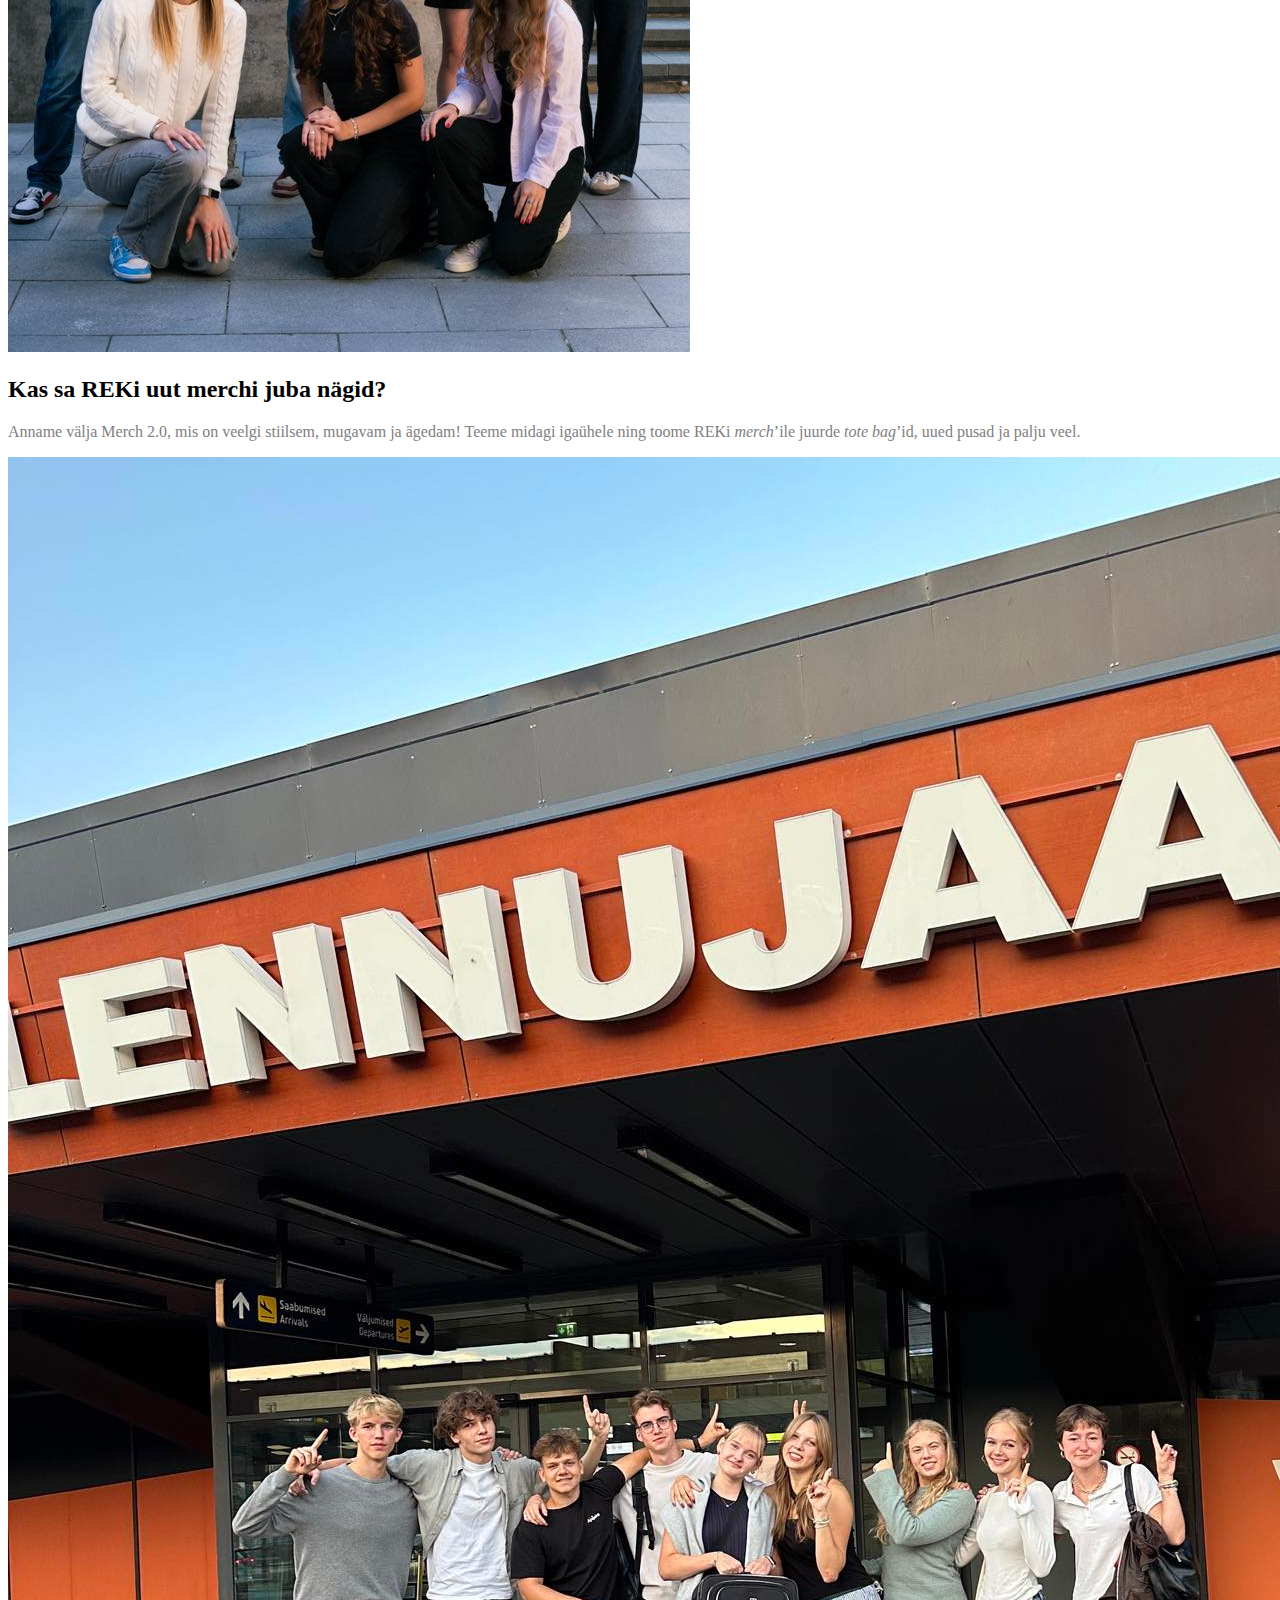
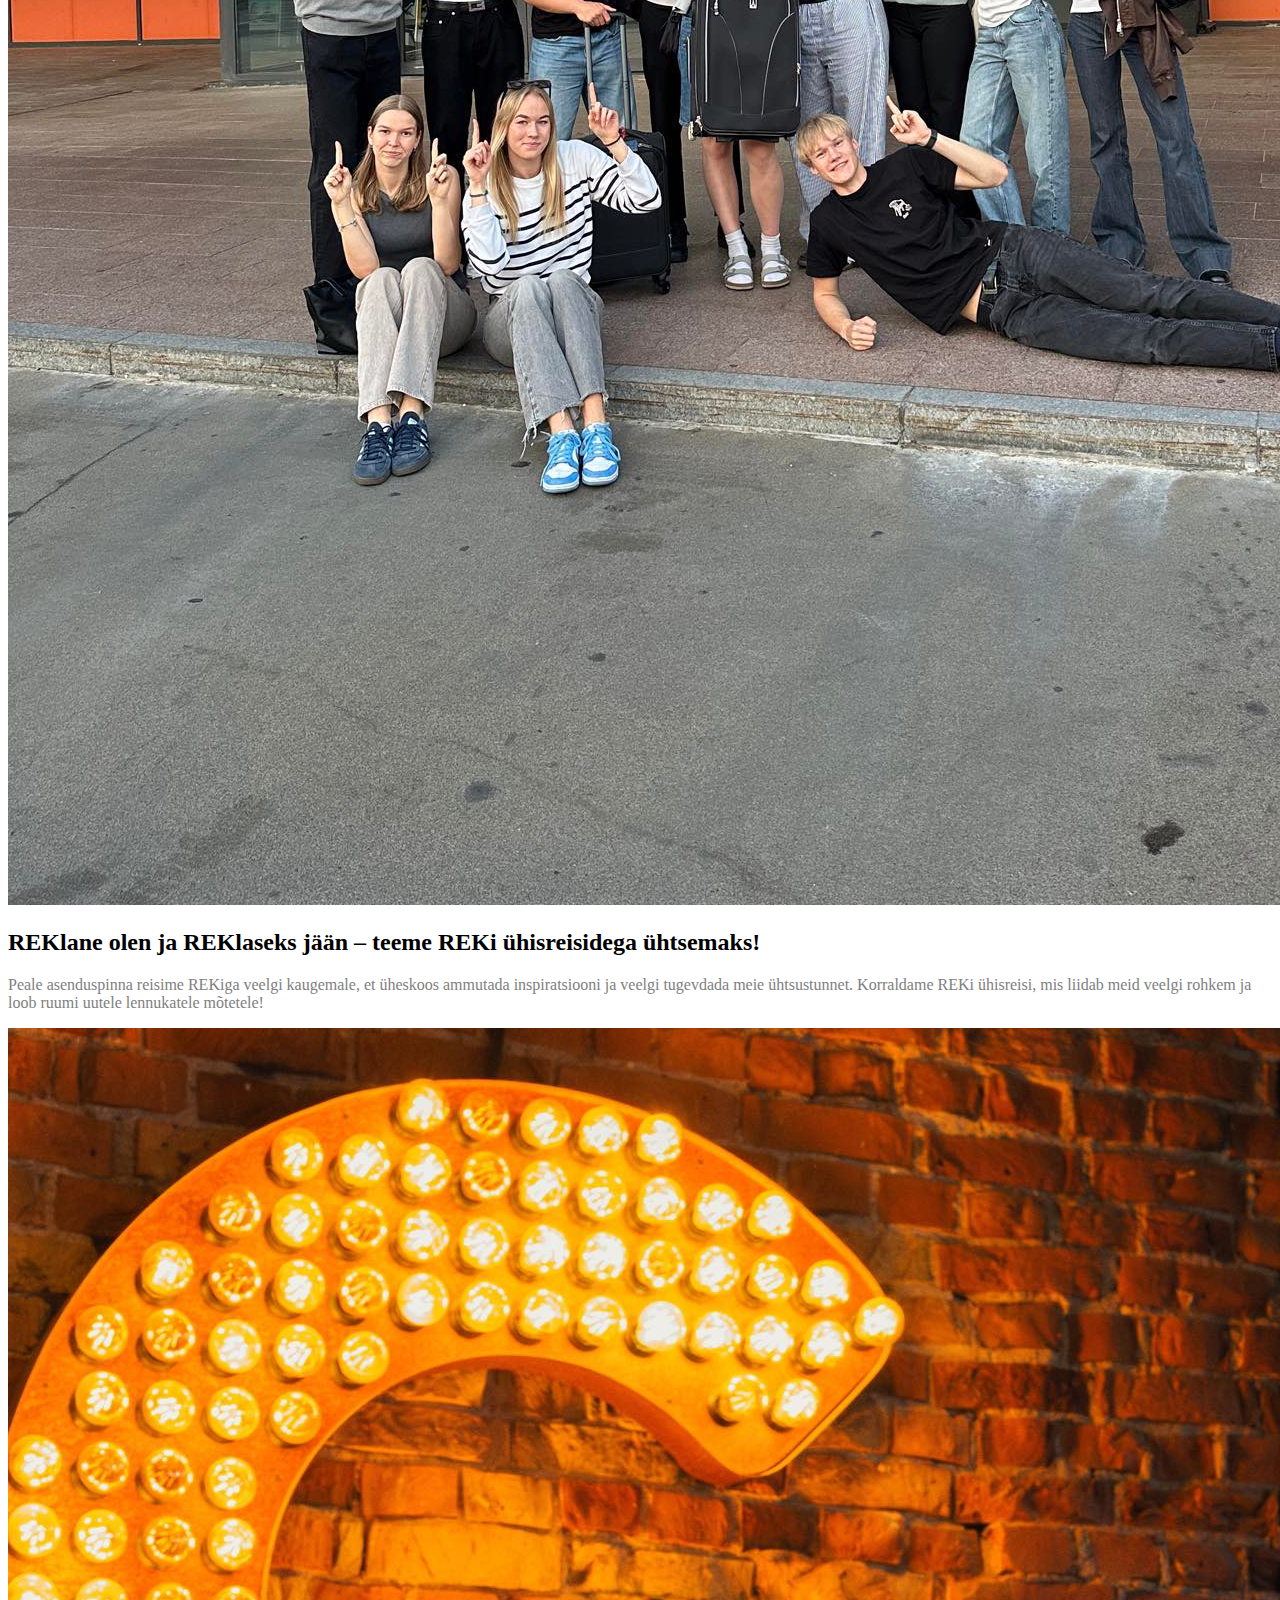
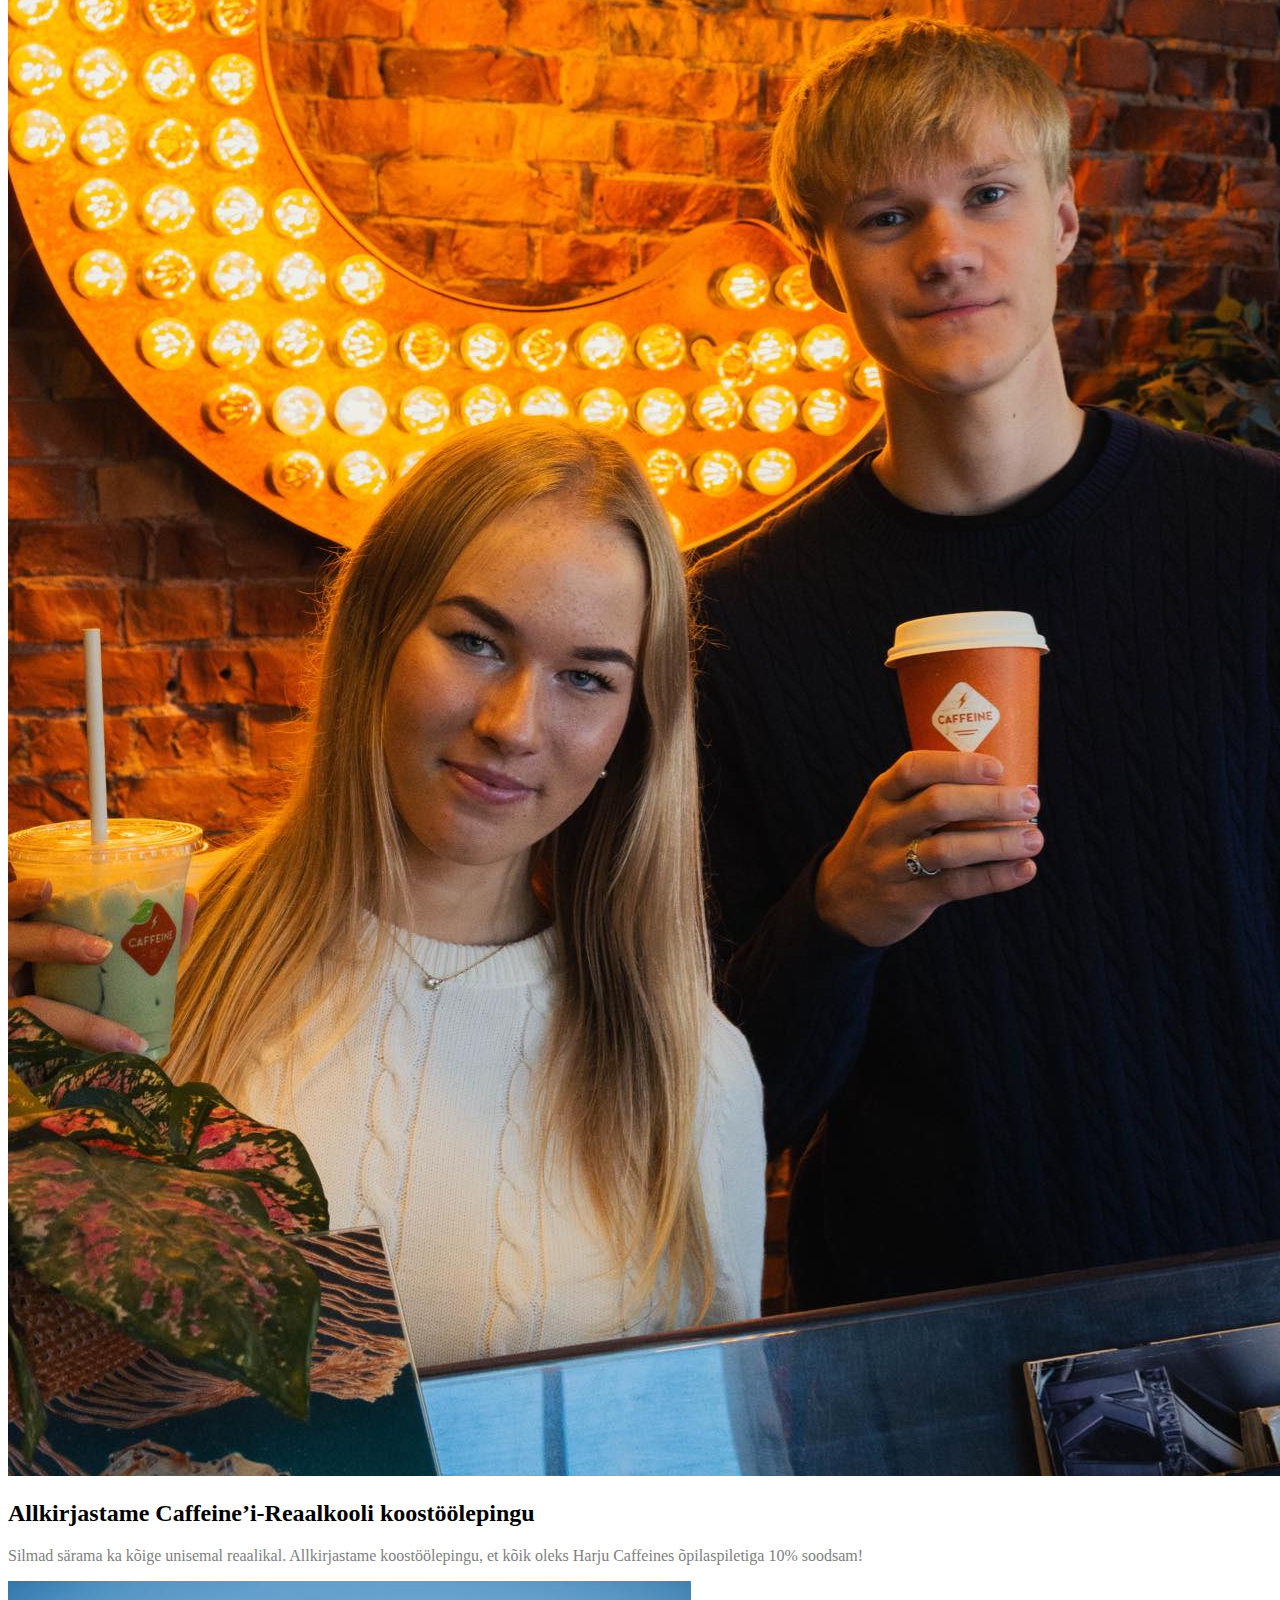
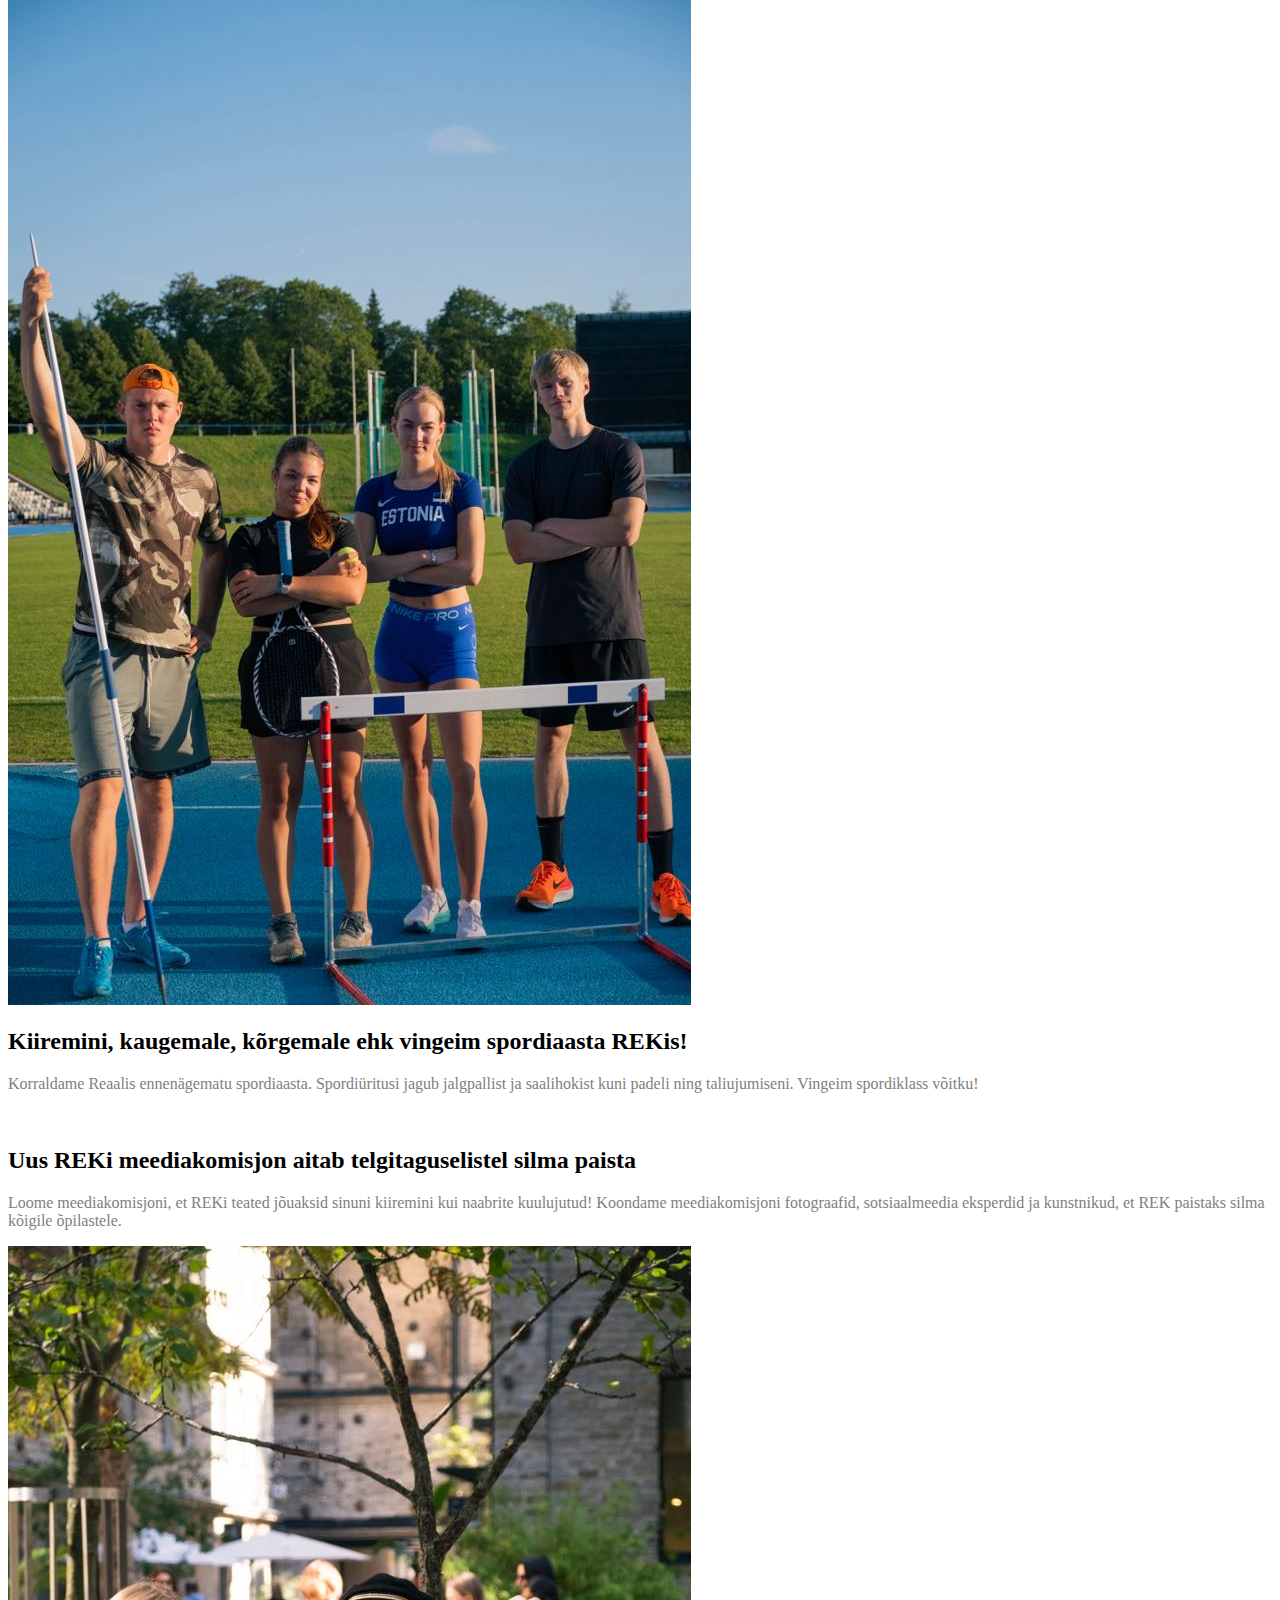
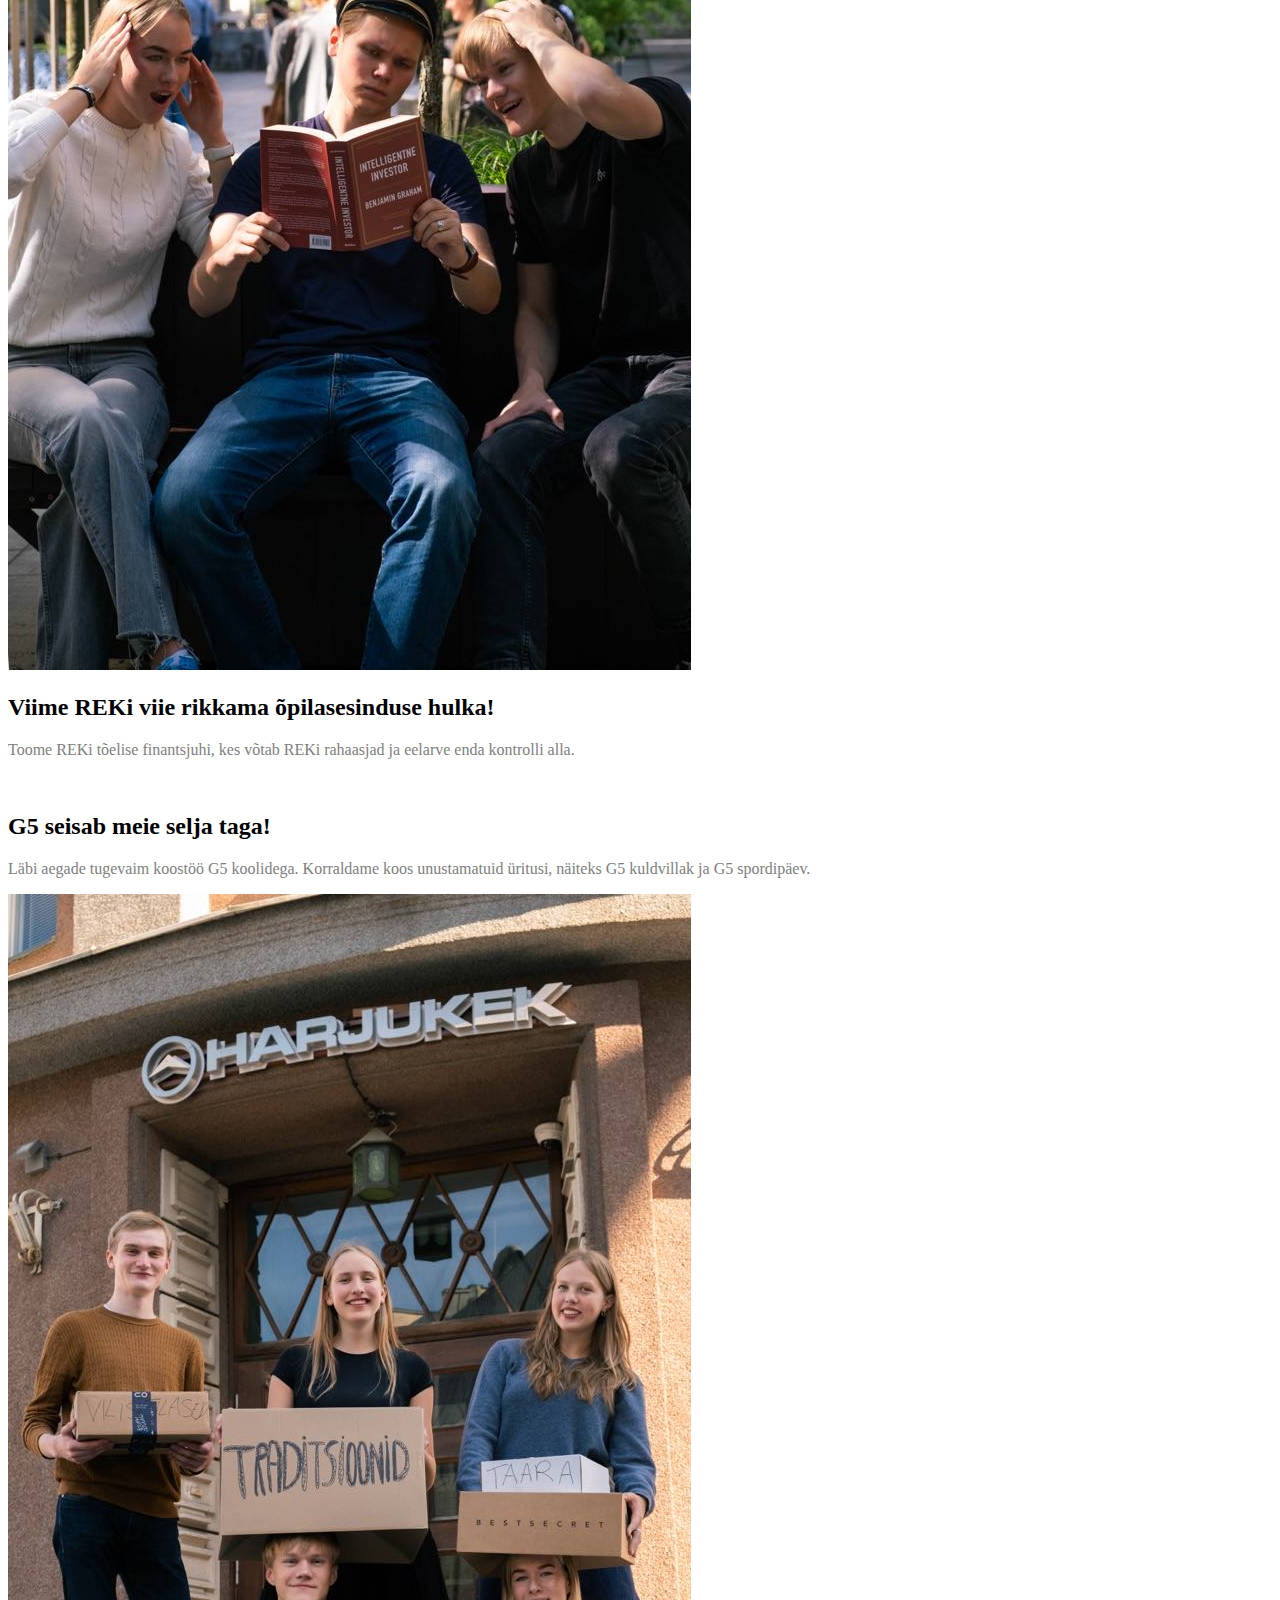
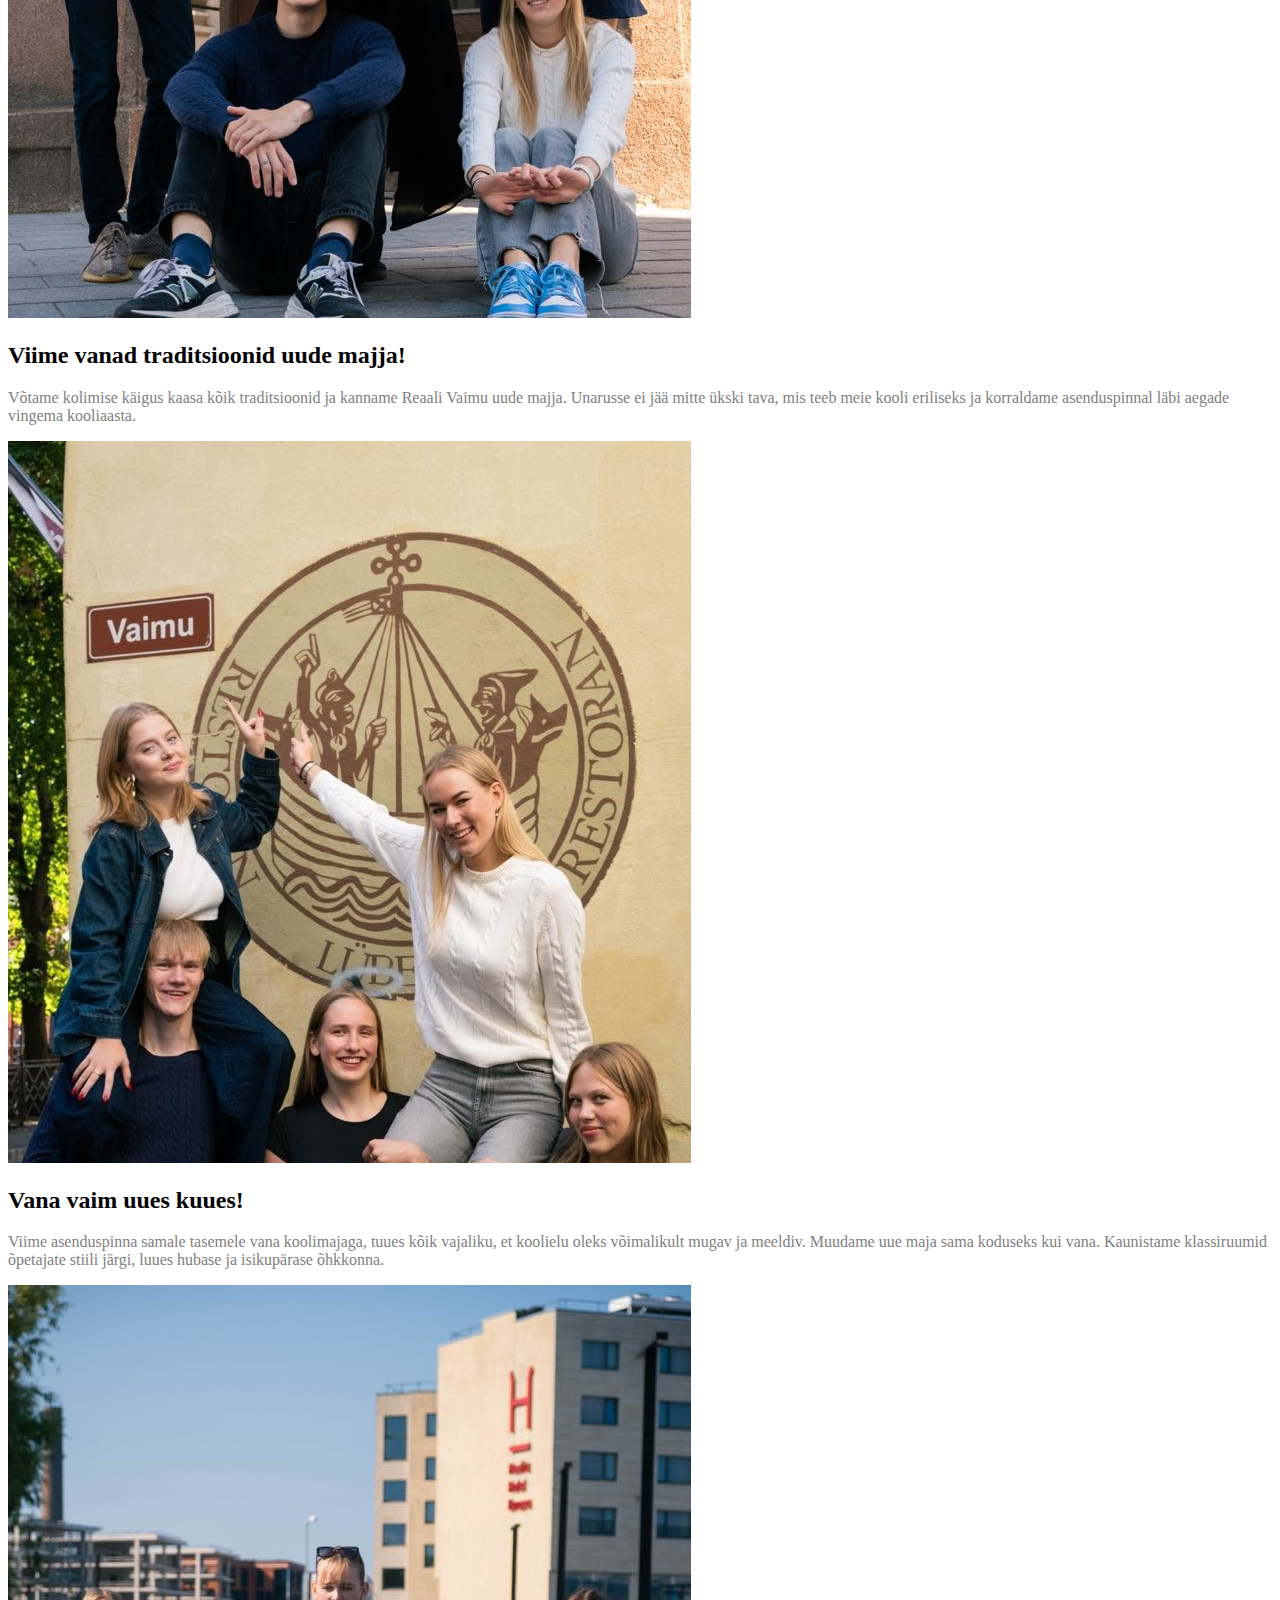
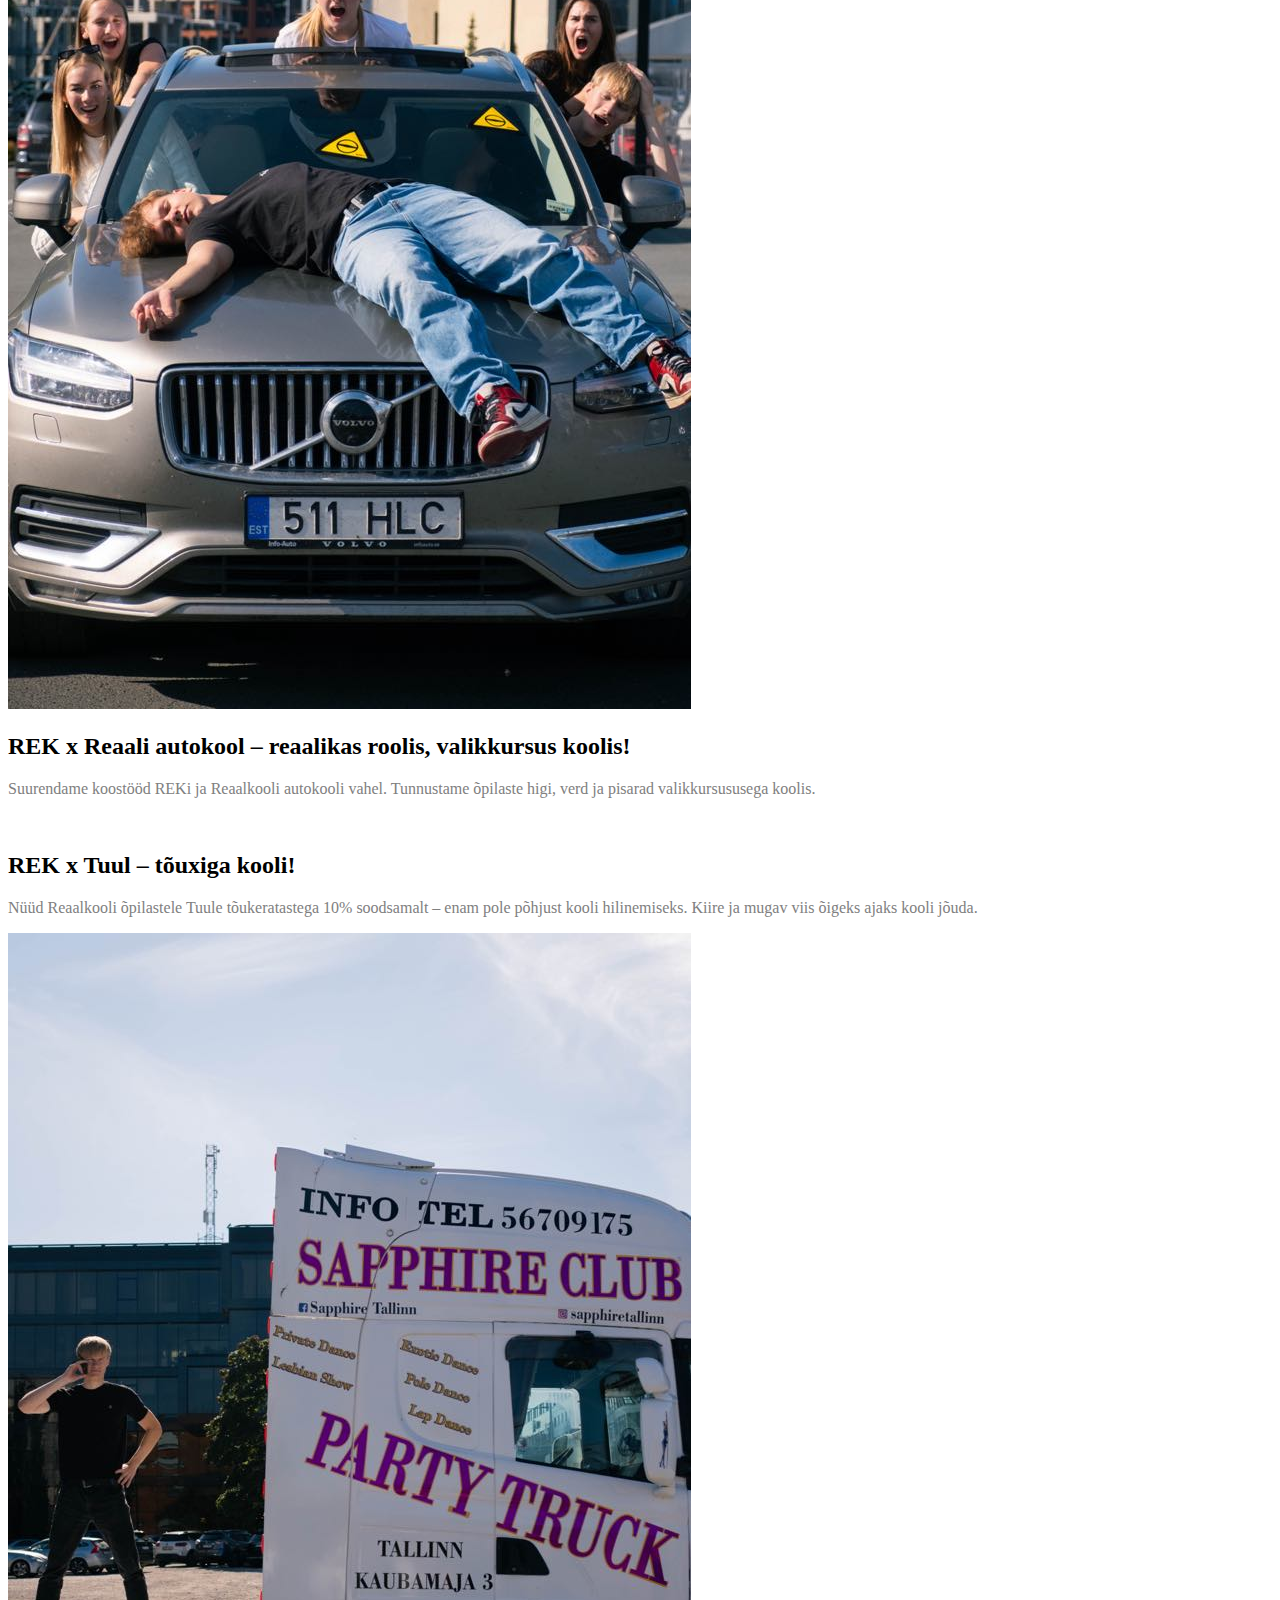
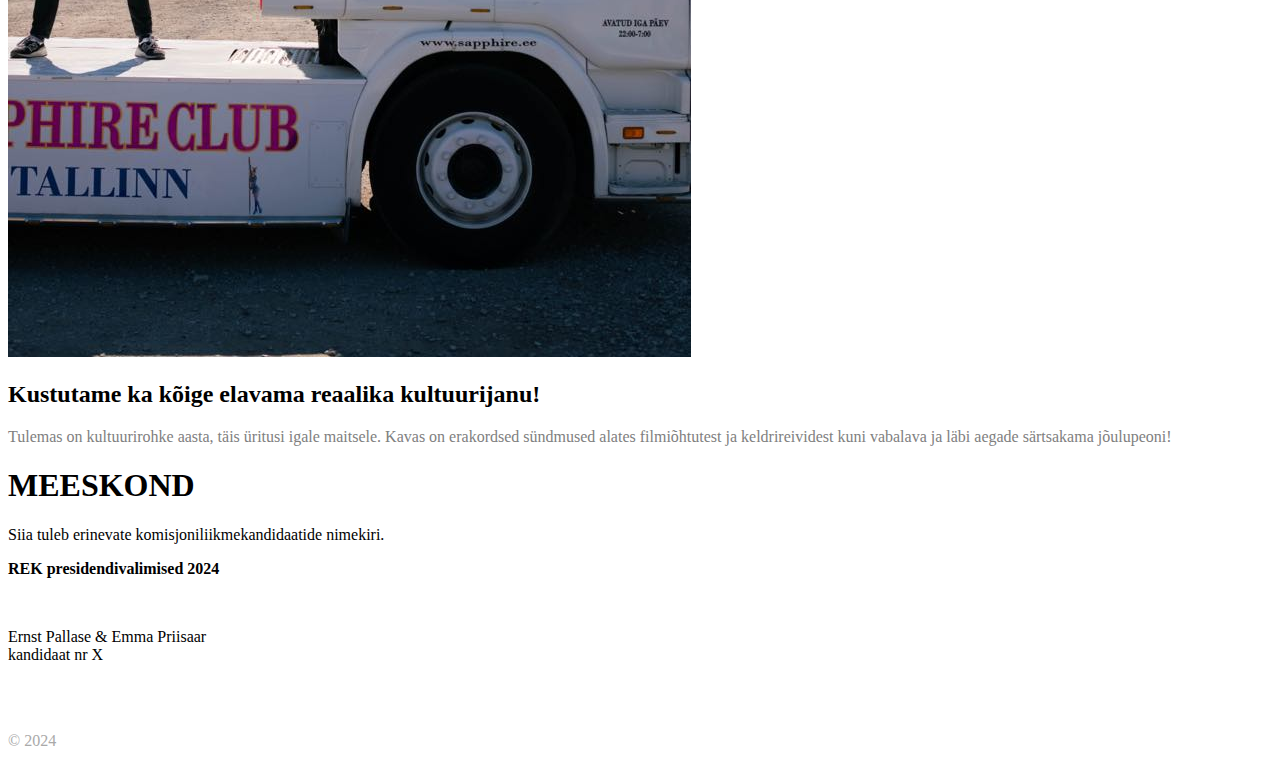
==== commit 6b93b2ca: "Update index.html" ====
--- a/index.html
+++ b/index.html
@@ -16,7 +16,7 @@
             <div class="links">
                 <a href="#" class="nav-link">Avaleht</a>
                 <a href="#programm" class="nav-link">Valimisprogramm</a>
-                <a href="#meist" class="nav-link">Meist</a>
+                <a href="#meist" class="nav-link">Meeskond</a>
             </div>
         </nav>
     
@@ -44,14 +44,14 @@
                 <img src="assets/main-background.jpg" alt="" class="promise-img">
                 <div class="promise-text">
                     <h2 style="display: flex; align-items: center; gap: 16px;"><span>Teeme Reaalkooli <i>podcast</i> ’i – et Reaali Vaim oleks taskust haarata!</span> <img class="arrow" style="filter: invert(1);" src="assets/arrow-right.png" alt=""></h2>
-                    <p style="color: grey;">Teeme Reaalile oma podcast’i, mille episoodides kuuleb kõige põnevamat siseinfot koolis toimuvast.</p>
-                </div>
-            </div>
-        </a>
-
-        <a style="all: unset;" href="lubadused/default/">
-            <div class="promise reverse">
-                <img src="assets/main-background.jpg" alt="" class="promise-img">
+                    <p style="color: grey;">Teeme Reaalile oma podcast’i, mille episoodides kuuleb kõige põnevamat siseinfot koolis toimuvast. Episoodid hõlmavad teemasid alates vilistlaste kogemustest koolielust välismaal kuni rahatarkuse nõuanneteni edukatelt ärimeestelt ja palju muud.</p>
+                </div>
+            </div>
+        </a>
+
+        <a style="all: unset;" href="lubadused/default/">
+            <div class="promise reverse">
+                <img src="assets/ylikool.jpg" alt="" class="promise-img">
                 <div class="promise-text">
                     <h2 style="display: flex; align-items: center; gap: 16px;">Toome ülikoolid sinu koduväljakule! <img class="arrow" style="filter: invert(1);" src="assets/arrow-right.png" alt=""></h2>
                     <p style="color: grey;">Otsid kaaslast, kellega koos gümnaasiumijärgseid aastaid veeta? Teeme gümnaasiumiõpilastele suunatud ülikoolide infopäeva, kuhu kutsume Eesti ja välisülikoolide esindajad.</p>
@@ -141,7 +141,7 @@
 
         <a style="all: unset;" href="lubadused/default/">
             <div class="promise">
-                <img src="assets/main-background.jpg" alt="" class="promise-img">
+                <img src="assets/g5.jpg" alt="" class="promise-img">
                 <div class="promise-text">
                     <h2 style="display: flex; align-items: center; gap: 16px;">G5 seisab meie selja taga! <img class="arrow" style="filter: invert(1);" src="assets/arrow-right.png" alt=""></h2>
                     <p style="color: grey;">Läbi aegade tugevaim koostöö G5 koolidega. Korraldame koos unustamatuid üritusi, näiteks G5 kuldvillak ja G5 spordipäev.</p>
@@ -154,7 +154,7 @@
                 <img src="assets/uus_maja.jpg" alt="" class="promise-img">
                 <div class="promise-text">
                     <h2 style="display: flex; align-items: center; gap: 16px;">Viime vanad traditsioonid uude majja! <img class="arrow" style="filter: invert(1);" src="assets/arrow-right.png" alt=""></h2>
-                    <p style="color: grey;">Võtame kolimise käigus kaasa kõik traditsioonid ja kanname Reaali Vaimu uude majja. Unarusse ei jää mitte ükski tava, mis teeb meie kooli eriliseks ja korraldame asenduspinnal läbi aegade vingema kooliaasta kui kunagi varem.</p>
+                    <p style="color: grey;">Võtame kolimise käigus kaasa kõik traditsioonid ja kanname Reaali Vaimu uude majja. Unarusse ei jää mitte ükski tava, mis teeb meie kooli eriliseks ja korraldame asenduspinnal läbi aegade vingema kooliaasta.</p>
                 </div>
             </div>
         </a>
@@ -203,10 +203,9 @@
     </div>
 
     <div class="section" id="meist">
-        <h1 class="section-title">MEIST</h1>
-        <p class="about-text">Siia saab lisada teksti sinu kohta, miks sa oled parim kandidaat, mis kogemused sul juba on jne.</p>
-
-        <p class="about-text">Loomulikult saab lisada pilte, videoid, linke ja muud taolist, mis teksti illustreeriksid.</p>
+        <h1 class="section-title">MEESKOND</h1>
+        <p class="about-text">Siia tuleb erinevate komisjoniliikmekandidaatide nimekiri.</p>
+
         <div class="space"></div>
     </div>
 
@@ -219,4 +218,4 @@
     </div> 
 
 </body>
-</html>+</html>
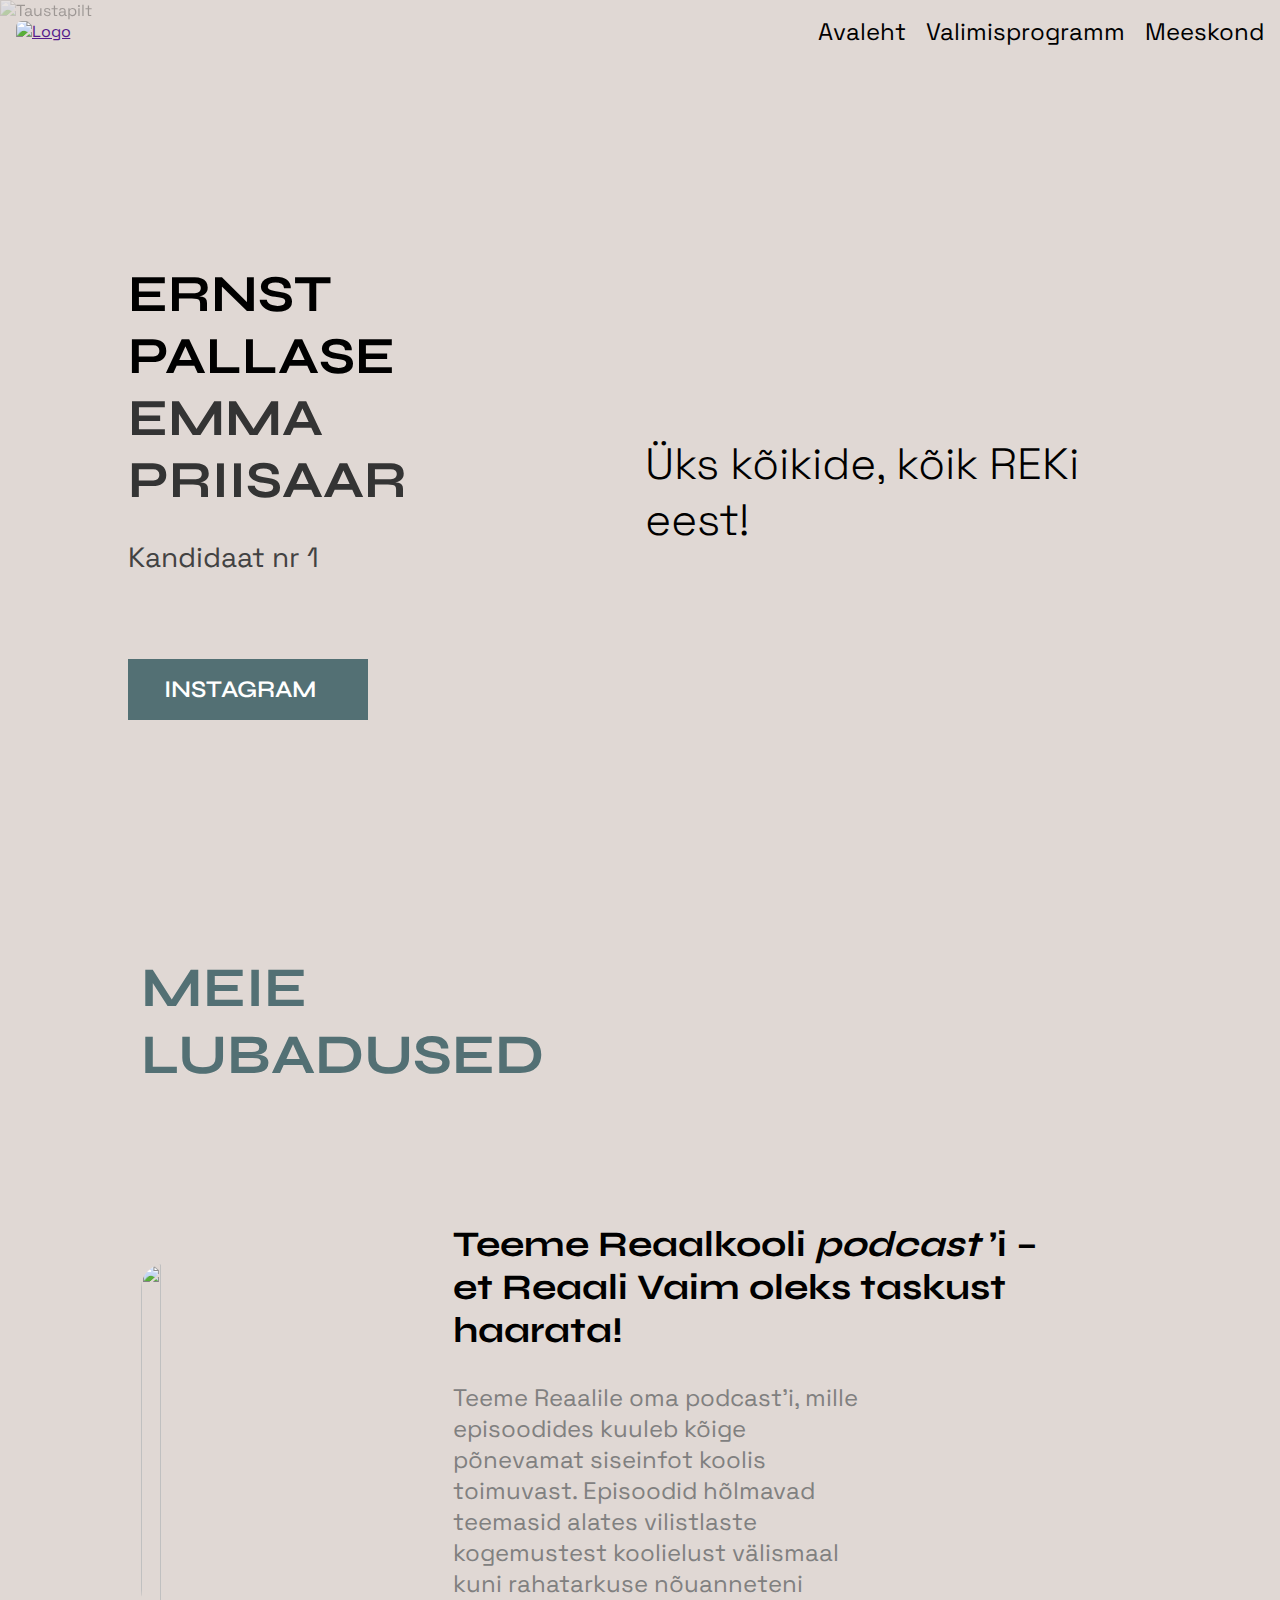
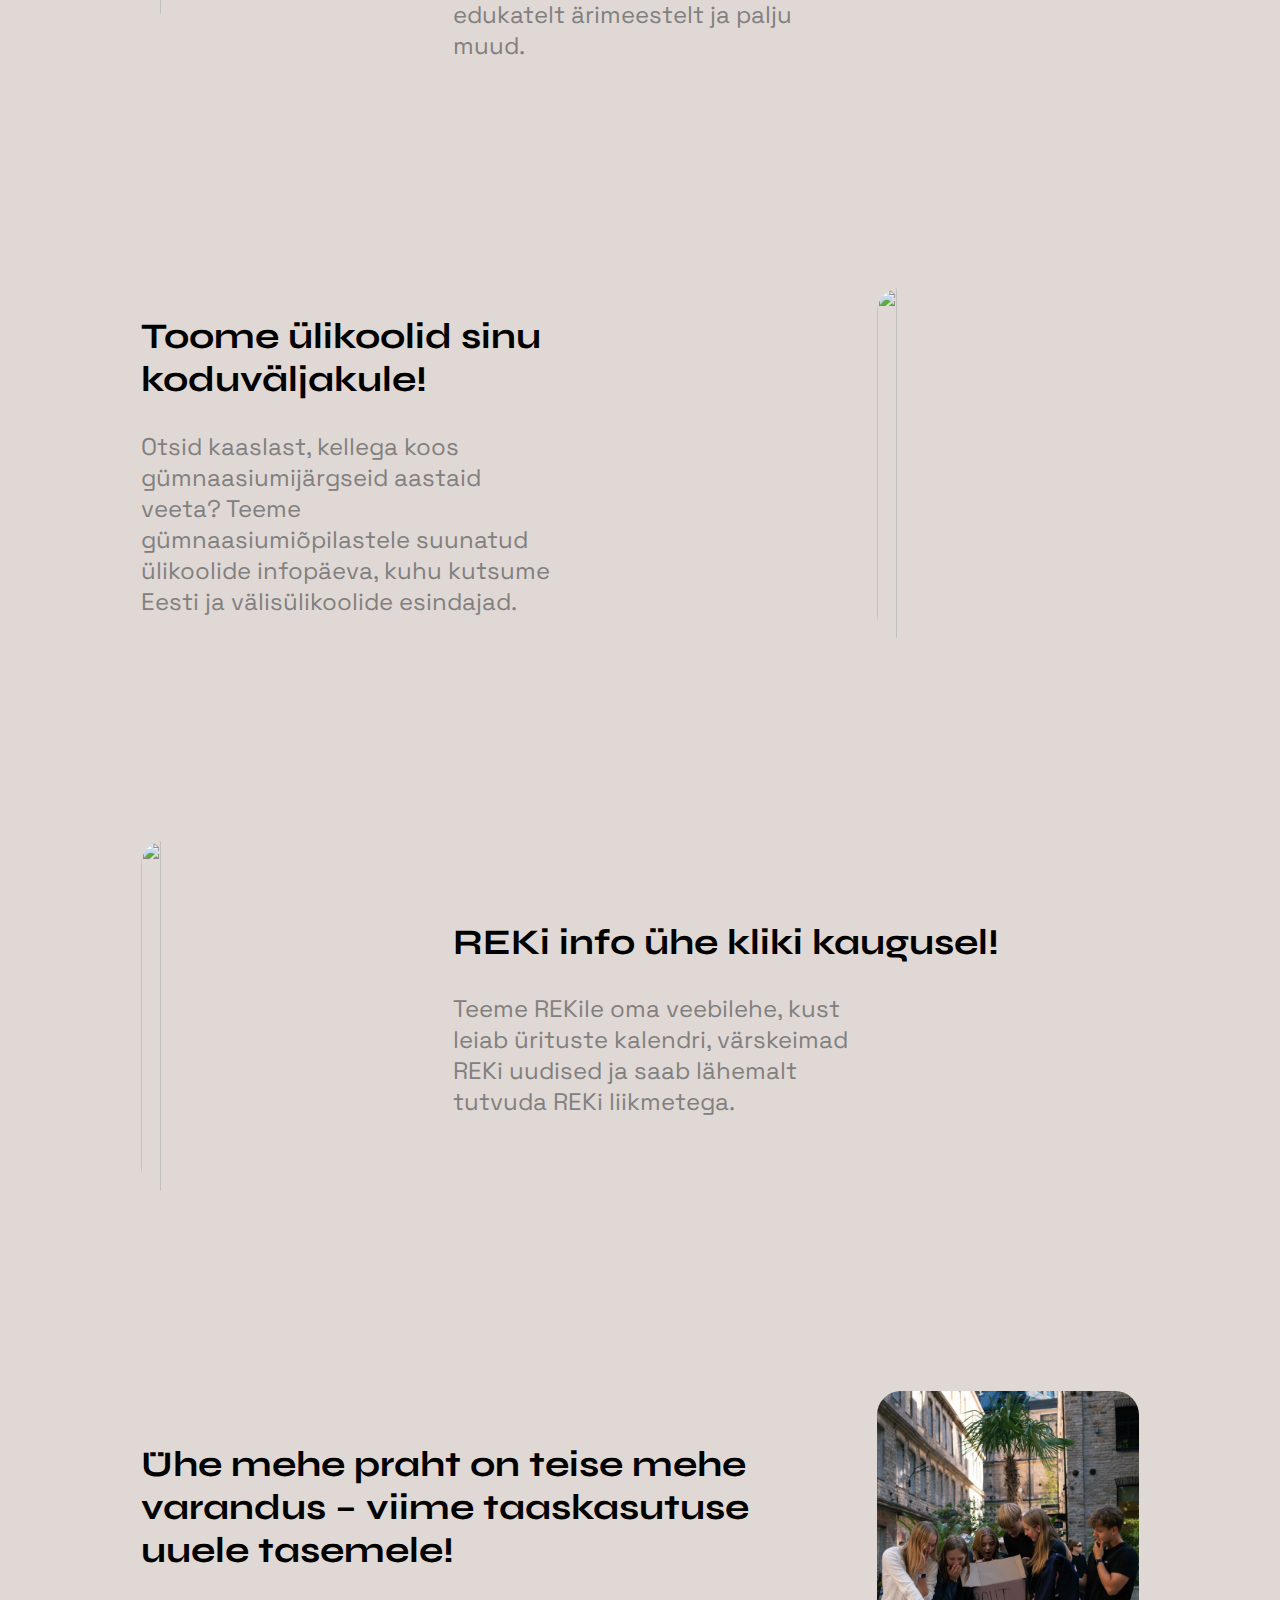
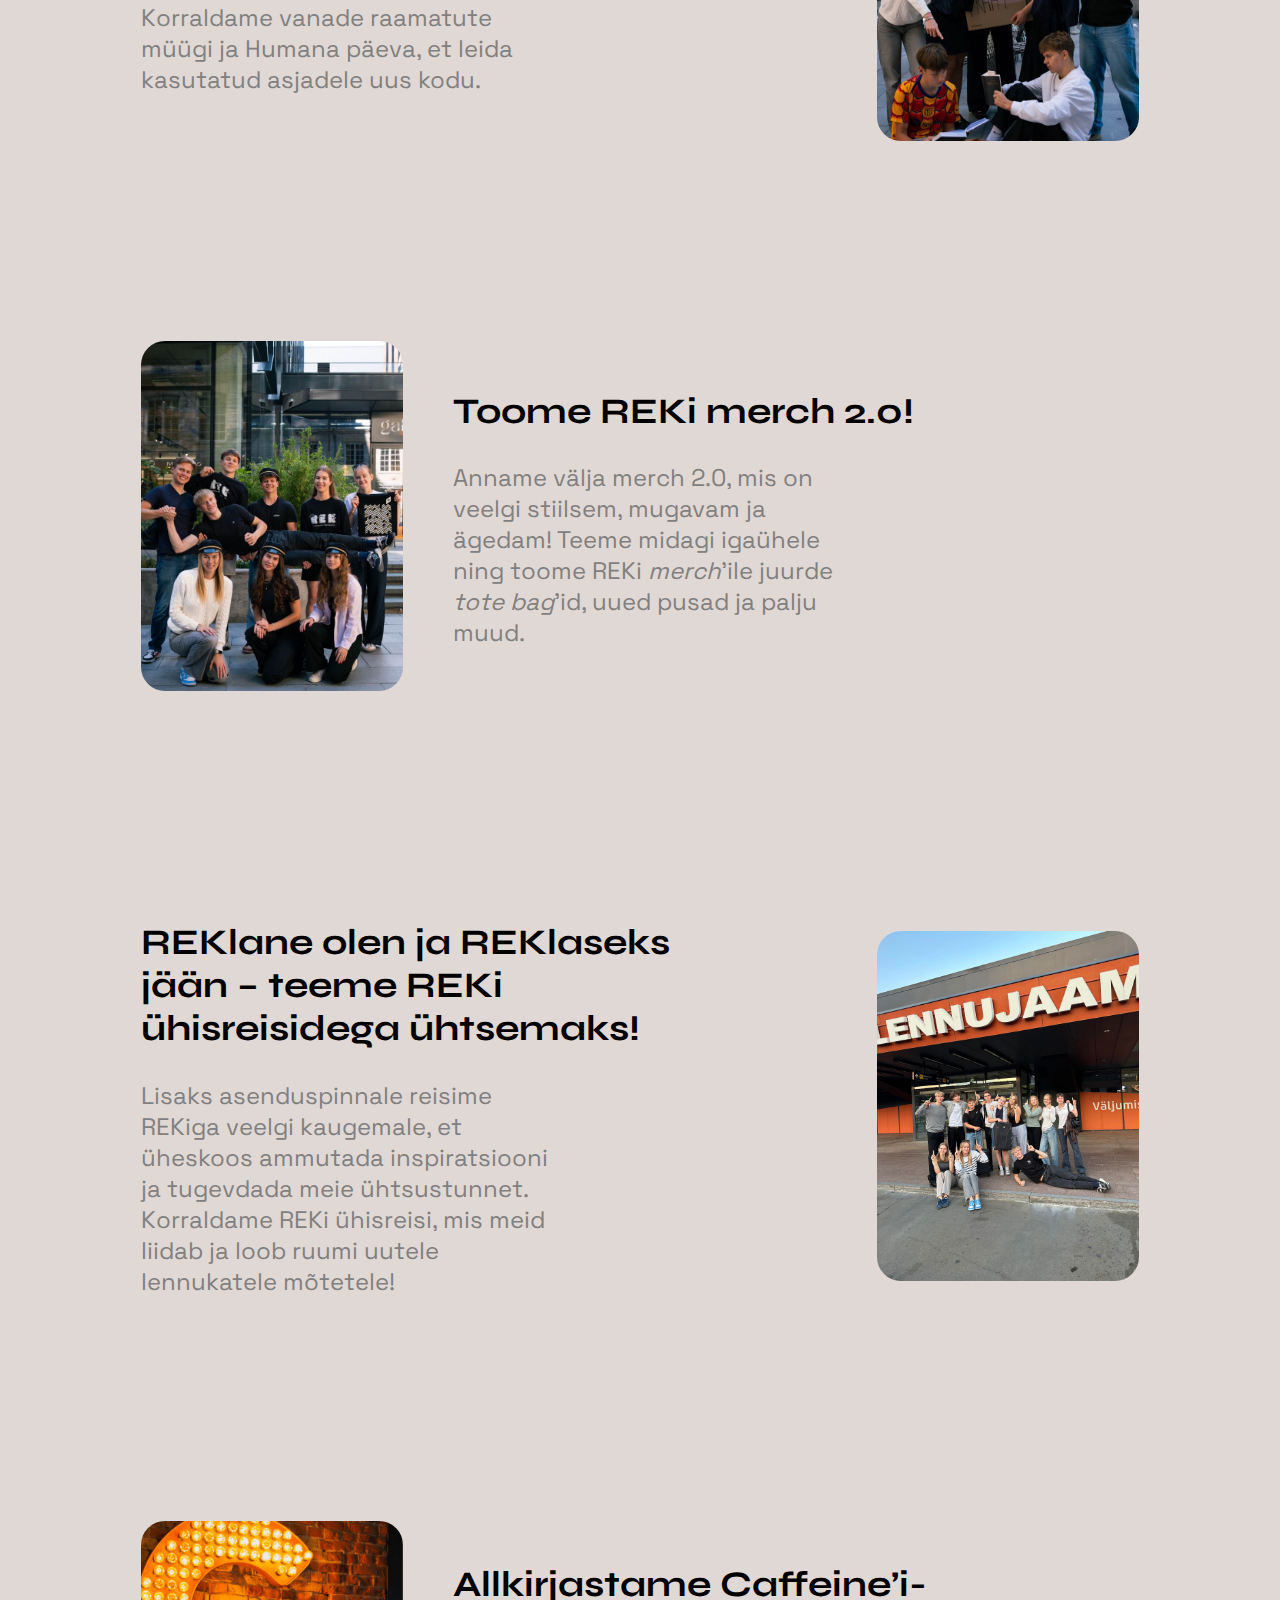
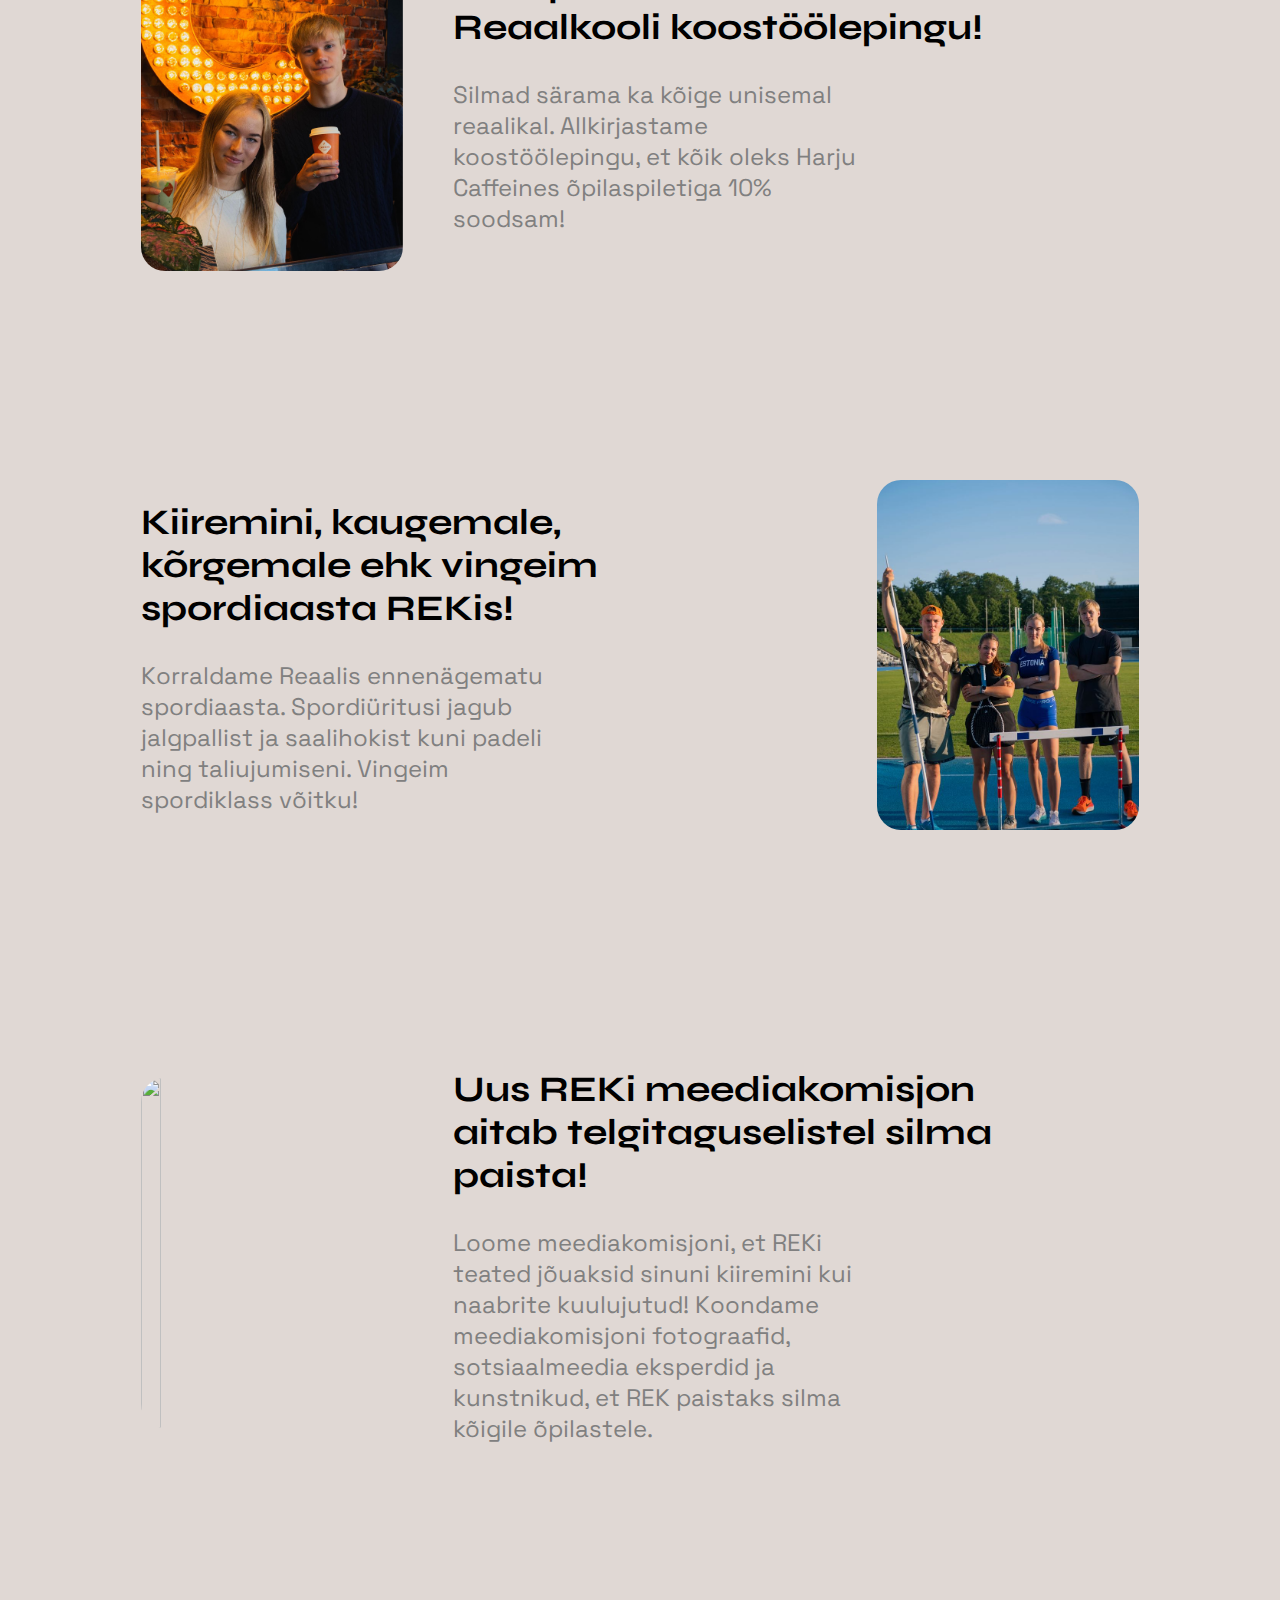
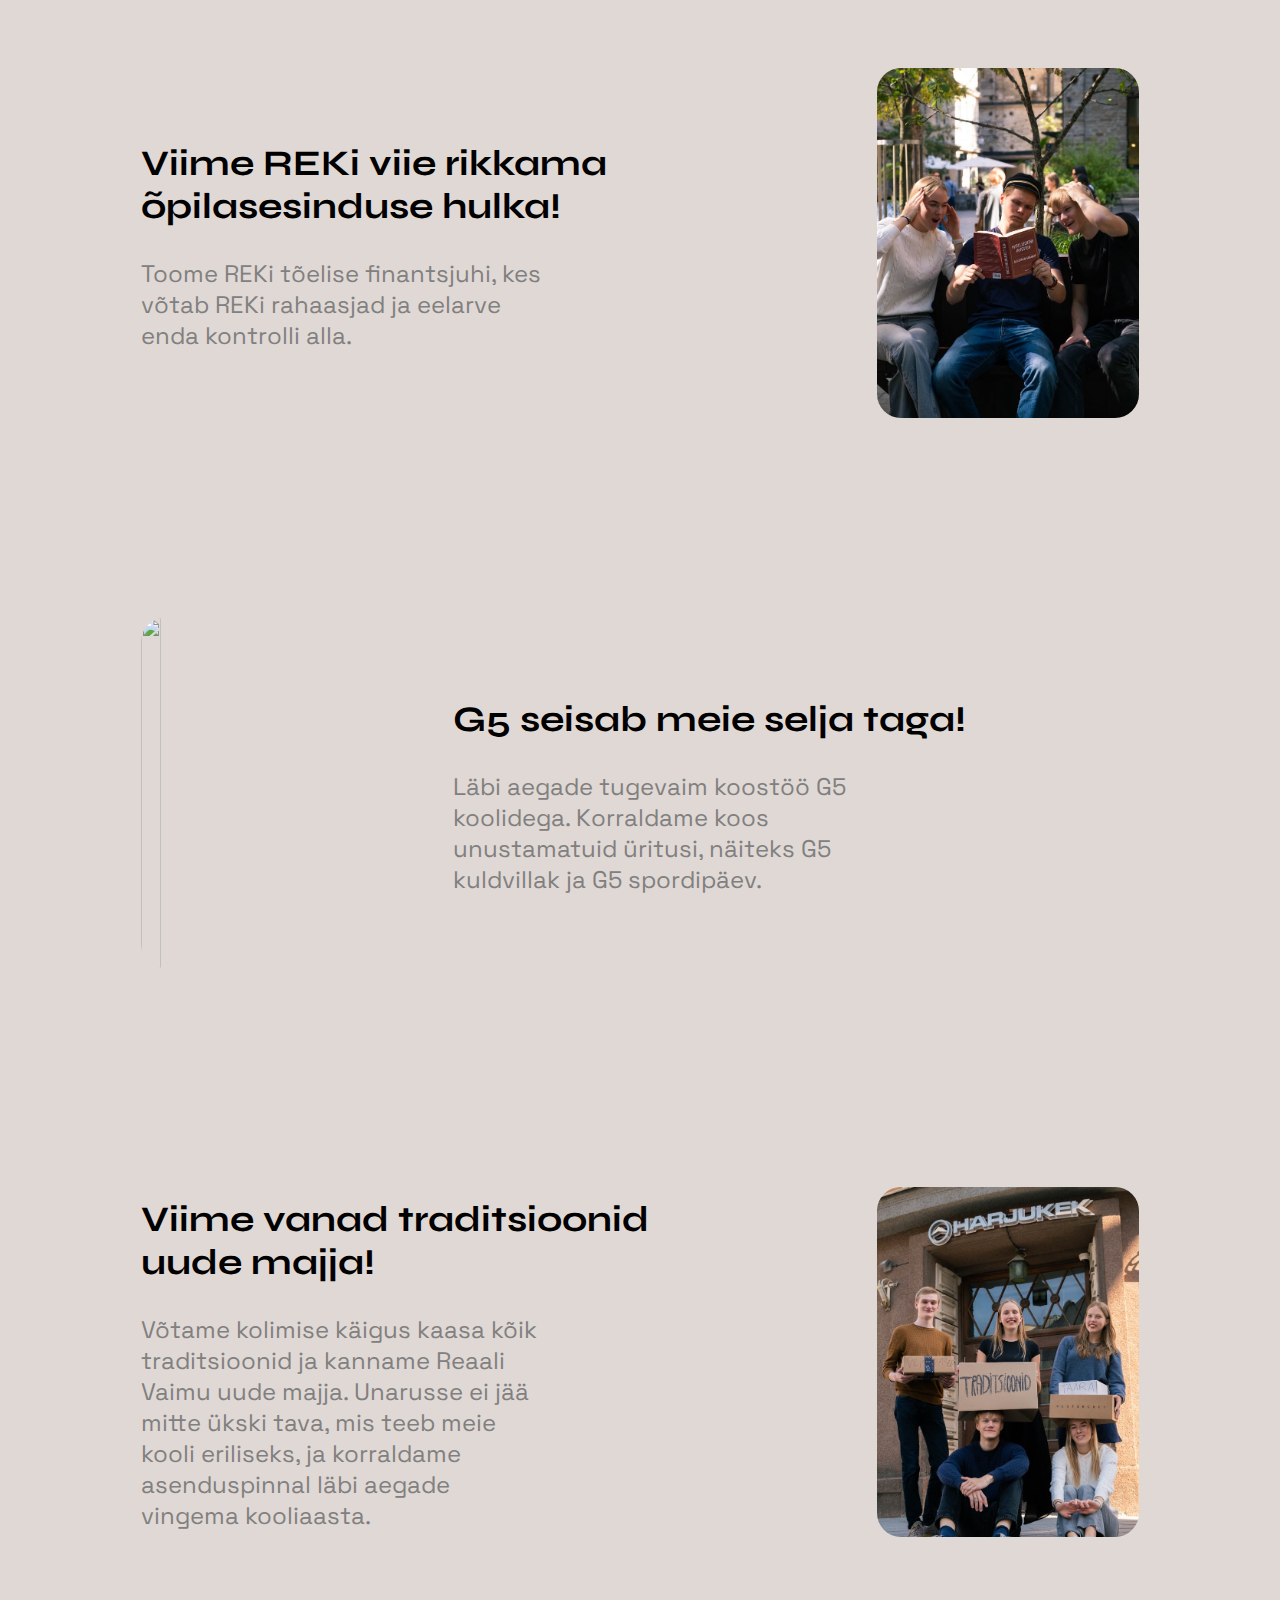
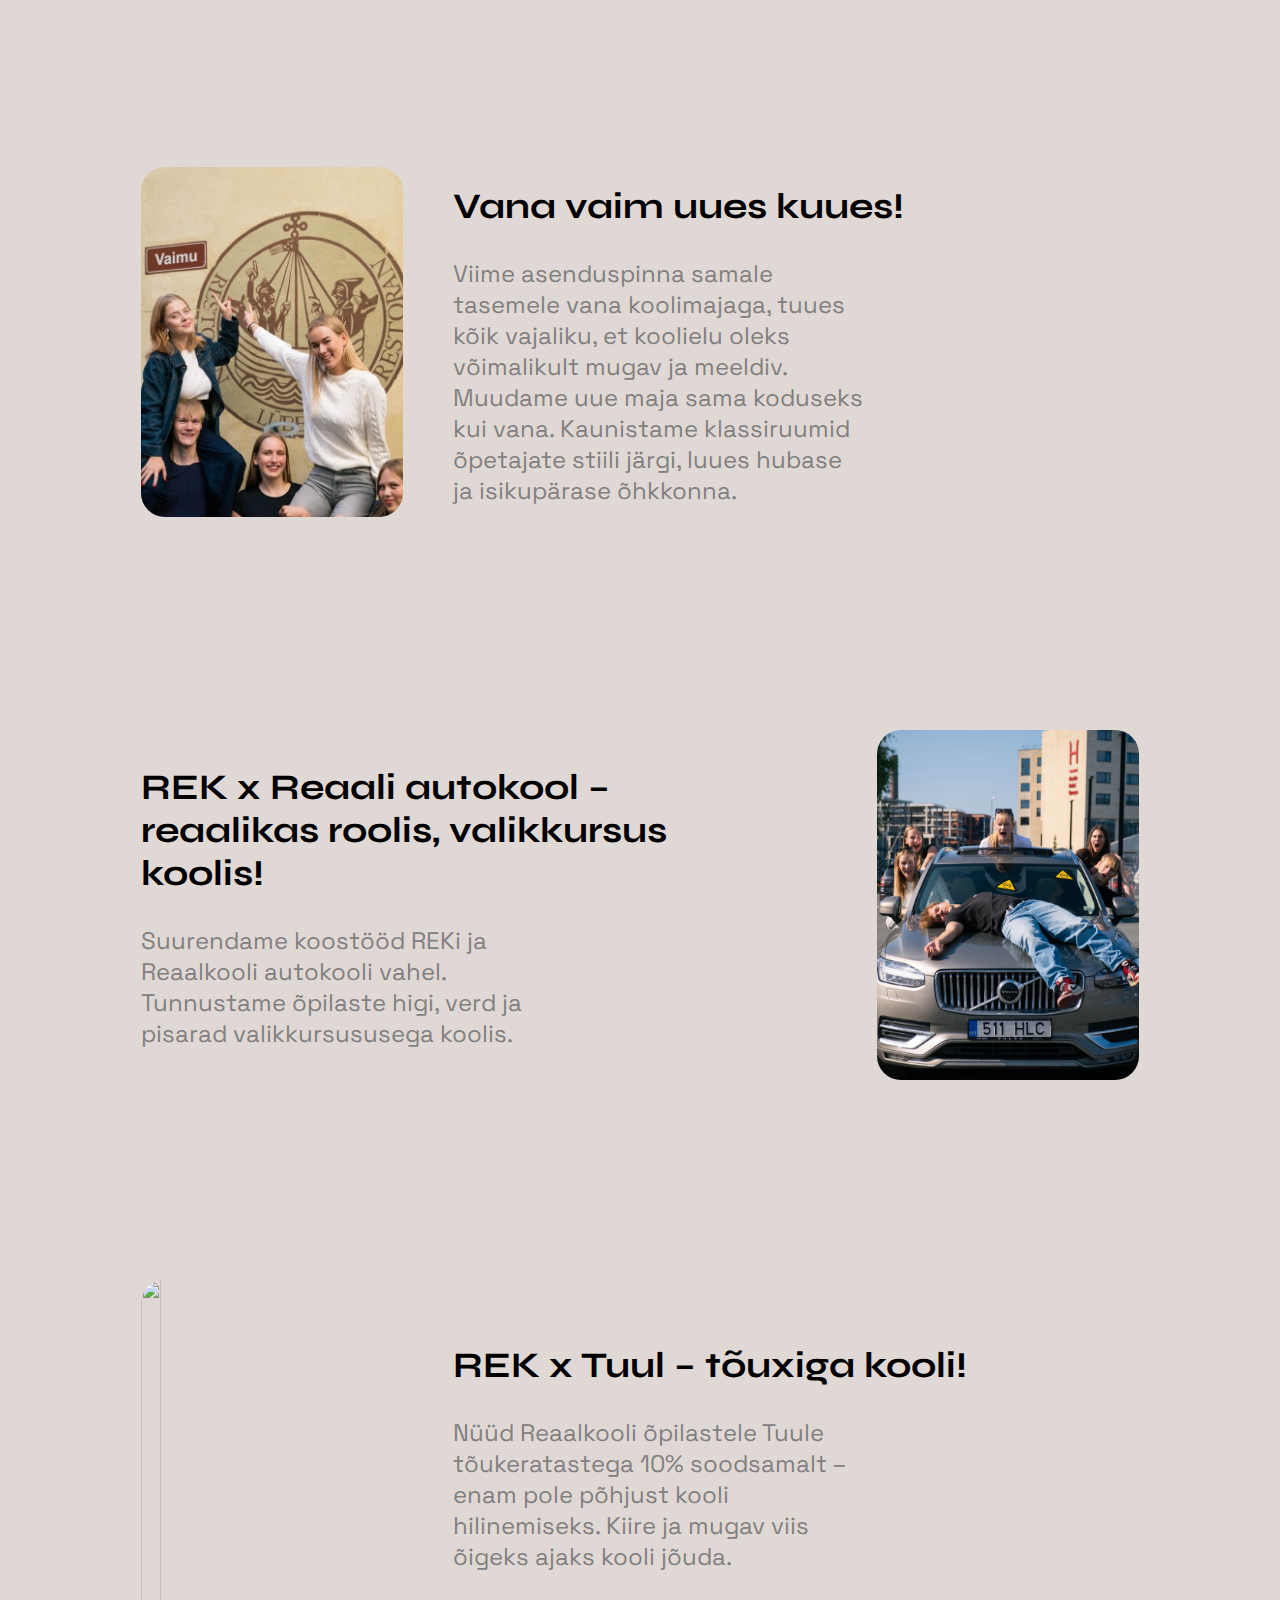
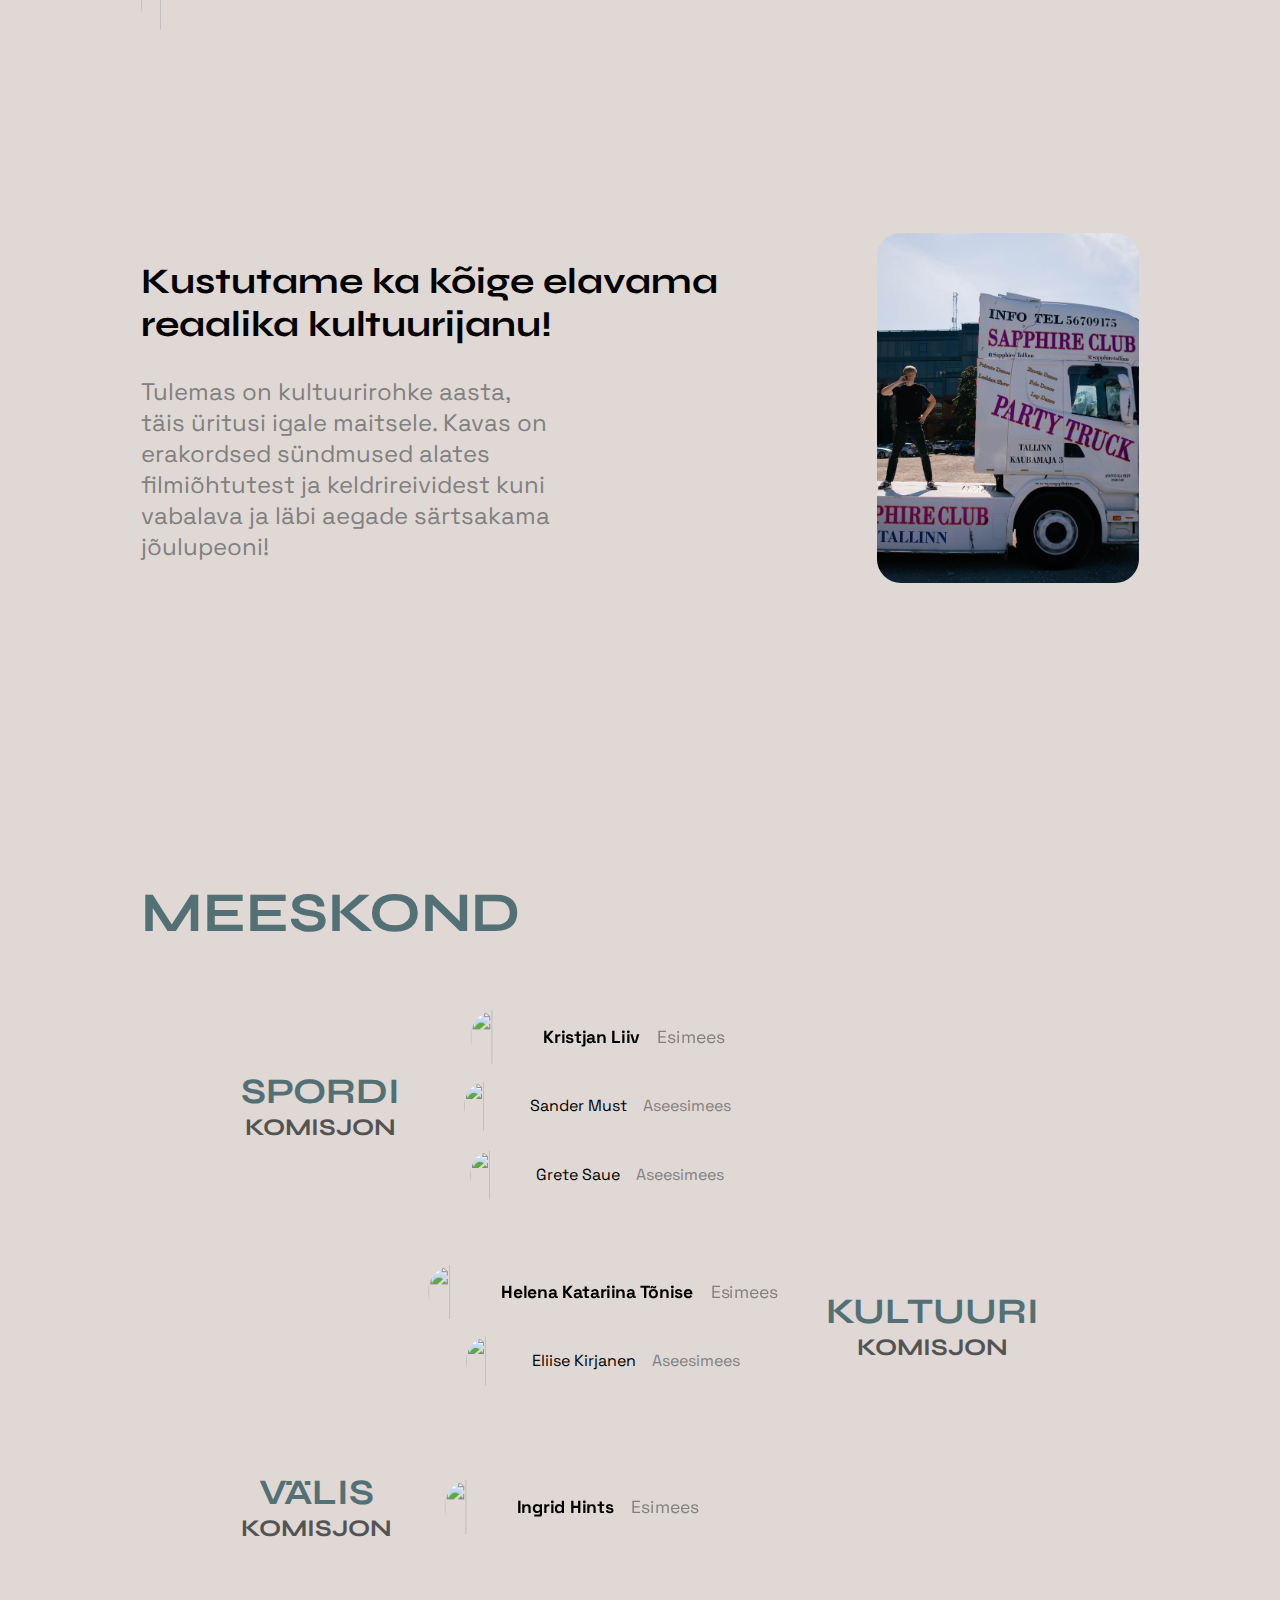
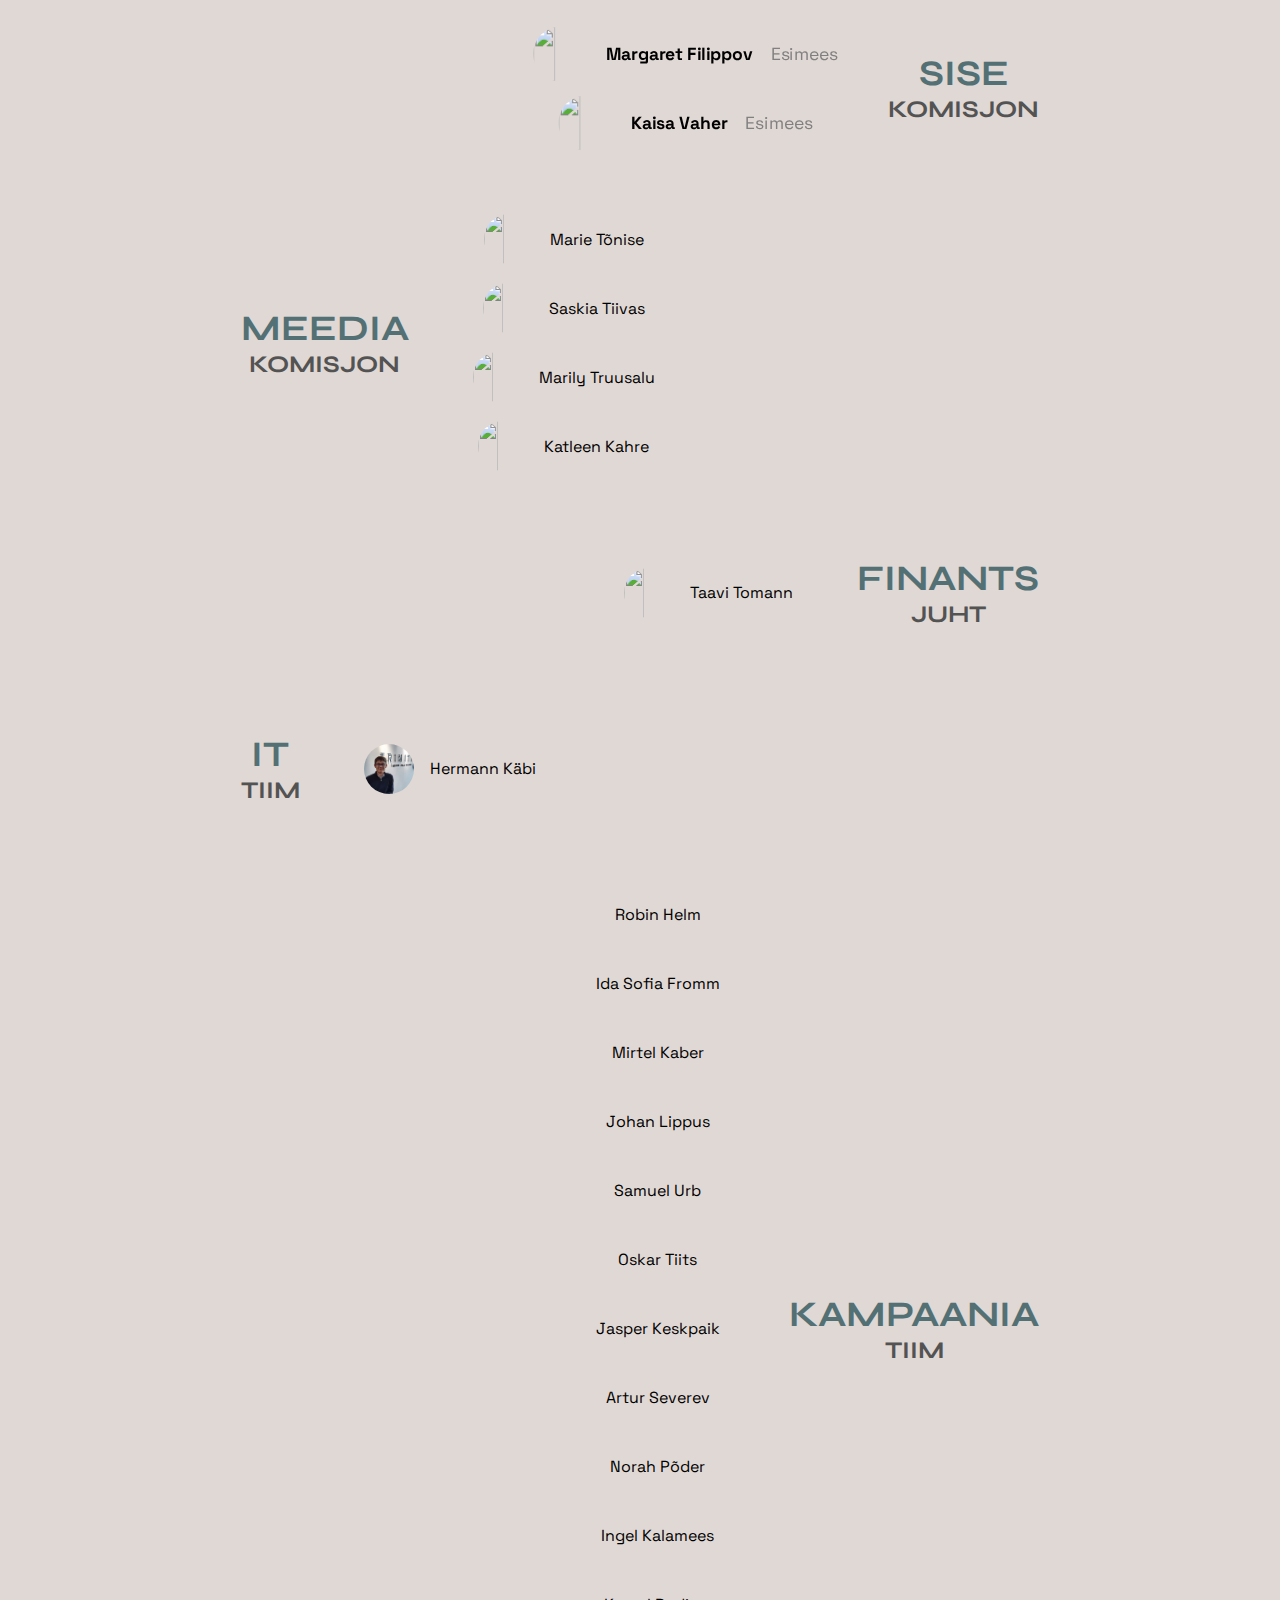
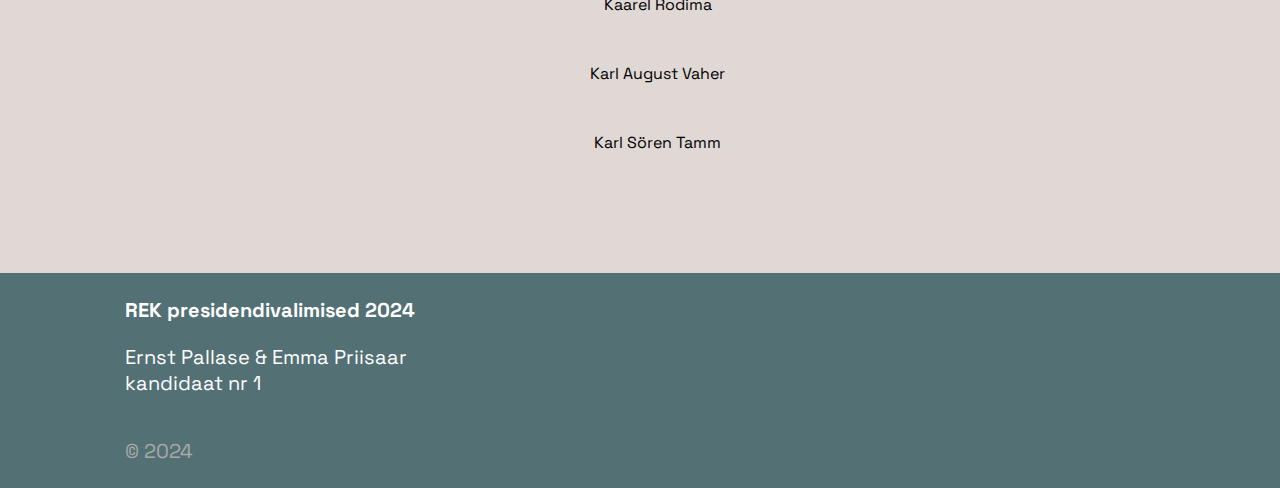
==== commit 32db48dd: "Meeskond ja pisiparandused" ====
--- a/index.html
+++ b/index.html
@@ -24,8 +24,10 @@
             <div style="position: relative;">
                 <h1 class="main-title" style="margin-block: 0;">Ernst Pallase</h1>
                 <h2 class="main-title" style="margin-block: 0; color: #343434;">Emma Priisaar</h2>
+                <p class="about-text" style="color: rgb(66, 66, 66);">Kandidaat nr 1</p>
                 <div class="space"></div>
-                <button onclick="document.getElementById('programm').scrollIntoView()">Vaata edasi <img class="arrow" src="assets/arrow-right.png" alt=""></button>
+                <!-- TODO: ASENDA SIIN LINK ÕIGE INSTA KONTO OMAGA -->
+                <button onclick="window.location.href = 'https://instagram.com';">Instagram <img class="arrow" src="assets/arrow-right.png" alt=""></button>
             </div>
 
             <div style="position: relative;" class="quote">
@@ -39,172 +41,368 @@
         <h1 class="section-title promise-title">MEIE<br>LUBADUSED</h1>
         <div class="space"></div>
 
-        <a style="all: unset;" href="lubadused/default/">
+        
             <div class="promise">
                 <img src="assets/main-background.jpg" alt="" class="promise-img">
                 <div class="promise-text">
-                    <h2 style="display: flex; align-items: center; gap: 16px;"><span>Teeme Reaalkooli <i>podcast</i> ’i – et Reaali Vaim oleks taskust haarata!</span> <img class="arrow" style="filter: invert(1);" src="assets/arrow-right.png" alt=""></h2>
+                    <h2 ><span>Teeme Reaalkooli <i>podcast</i> ’i – et Reaali Vaim oleks taskust haarata!</span></h2>
                     <p style="color: grey;">Teeme Reaalile oma podcast’i, mille episoodides kuuleb kõige põnevamat siseinfot koolis toimuvast. Episoodid hõlmavad teemasid alates vilistlaste kogemustest koolielust välismaal kuni rahatarkuse nõuanneteni edukatelt ärimeestelt ja palju muud.</p>
                 </div>
             </div>
-        </a>
-
-        <a style="all: unset;" href="lubadused/default/">
+        
+
+        
             <div class="promise reverse">
                 <img src="assets/ylikool.jpg" alt="" class="promise-img">
                 <div class="promise-text">
-                    <h2 style="display: flex; align-items: center; gap: 16px;">Toome ülikoolid sinu koduväljakule! <img class="arrow" style="filter: invert(1);" src="assets/arrow-right.png" alt=""></h2>
+                    <h2 >Toome ülikoolid sinu koduväljakule! </h2>
                     <p style="color: grey;">Otsid kaaslast, kellega koos gümnaasiumijärgseid aastaid veeta? Teeme gümnaasiumiõpilastele suunatud ülikoolide infopäeva, kuhu kutsume Eesti ja välisülikoolide esindajad.</p>
                 </div>
             </div>
-        </a>
-
-        <a style="all: unset;" href="lubadused/default/">
+        
+
+        
             <div class="promise">
                 <img src="assets/main-background.jpg" alt="" class="promise-img">
                 <div class="promise-text">
-                    <h2 style="display: flex; align-items: center; gap: 16px;">REKi info ühe kliki kaugusel! <img class="arrow" style="filter: invert(1);" src="assets/arrow-right.png" alt=""></h2>
+                    <h2 >REKi info ühe kliki kaugusel! </h2>
                     <p style="color: grey;">Teeme REKile oma veebilehe, kust leiab ürituste kalendri, värskeimad REKi uudised ja saab lähemalt tutvuda REKi liikmetega.</p>
                 </div>
             </div>
-        </a>
-
-        <a style="all: unset;" href="lubadused/default/">
+        
+
+        
             <div class="promise reverse">
                 <img src="assets/taaskasutus.jpg" alt="" class="promise-img">
                 <div class="promise-text">
-                    <h2 style="display: flex; align-items: center; gap: 16px;">Ühe mehe praht on teise mehe varandus – viime taaskasutuse uuele tasemele!<img class="arrow" style="filter: invert(1);" src="assets/arrow-right.png" alt=""></h2>
-                    <p style="color: grey;">Korraldame vanade raamatute müügi ja Humana päeva, et leida kasutatud asjadele uus kodu. Loome uue ja innovaatilise taarasüsteemi.</p>
-                </div>
-            </div>
-        </a>
-
-        <a style="all: unset;" href="lubadused/default/">
+                    <h2 >Ühe mehe praht on teise mehe varandus – viime taaskasutuse uuele tasemele!</h2>
+                    <p style="color: grey;">Korraldame vanade raamatute müügi ja Humana päeva, et leida kasutatud asjadele uus kodu. </p>
+                </div>
+            </div>
+        
+
+        
             <div class="promise">
                 <img src="assets/merch.jpg" alt="" class="promise-img">
                 <div class="promise-text">
-                    <h2 style="display: flex; align-items: center; gap: 16px;">Kas sa REKi uut merchi juba nägid? <img class="arrow" style="filter: invert(1);" src="assets/arrow-right.png" alt=""></h2>
-                    <p style="color: grey;"><span>Anname välja Merch 2.0, mis on  veelgi stiilsem, mugavam ja ägedam! Teeme midagi igaühele ning toome REKi <i>merch</i>’ile juurde <i>tote bag</i>’id, uued pusad ja palju veel.</span></p>
-                </div>
-            </div>
-        </a>
-
-        <a style="all: unset;" href="lubadused/default/">
+                    <h2 >Toome REKi merch 2.0! </h2>
+                    <p style="color: grey;"><span>Anname välja merch 2.0, mis on  veelgi stiilsem, mugavam ja ägedam! Teeme midagi igaühele ning toome REKi <i>merch</i>’ile juurde <i>tote bag</i>’id, uued pusad ja palju muud.</span></p>
+                </div>
+            </div>
+        
+
+        
             <div class="promise reverse">
                 <img src="assets/reis.jpg" alt="" class="promise-img">
                 <div class="promise-text">
-                    <h2 style="display: flex; align-items: center; gap: 16px;">REKlane olen ja REKlaseks jään – teeme REKi ühisreisidega ühtsemaks! <img class="arrow" style="filter: invert(1);" src="assets/arrow-right.png" alt=""></h2>
-                    <p style="color: grey;">Peale asenduspinna reisime REKiga veelgi kaugemale, et üheskoos ammutada inspiratsiooni ja veelgi tugevdada meie ühtsustunnet. Korraldame REKi ühisreisi, mis liidab meid veelgi rohkem ja loob ruumi uutele lennukatele mõtetele!</p>
-                </div>
-            </div>
-        </a>
-
-        <a style="all: unset;" href="lubadused/default/">
+                    <h2 >REKlane olen ja REKlaseks jään – teeme REKi ühisreisidega ühtsemaks! </h2>
+                    <p style="color: grey;">Lisaks asenduspinnale reisime REKiga veelgi kaugemale, et üheskoos ammutada inspiratsiooni ja tugevdada meie ühtsustunnet. Korraldame REKi ühisreisi, mis meid liidab ja loob ruumi uutele lennukatele mõtetele!</p>
+                </div>
+            </div>
+        
+
+        
             <div class="promise">
                 <img src="assets/caffeine.jpg" alt="" class="promise-img">
                 <div class="promise-text">
-                    <h2 style="display: flex; align-items: center; gap: 16px;">Allkirjastame Caffeine’i-Reaalkooli koostöölepingu <img class="arrow" style="filter: invert(1);" src="assets/arrow-right.png" alt=""></h2>
+                    <h2 >Allkirjastame Caffeine’i-Reaalkooli koostöölepingu! </h2>
                     <p style="color: grey;">Silmad särama ka kõige unisemal reaalikal. Allkirjastame koostöölepingu, et kõik oleks Harju Caffeines õpilaspiletiga 10% soodsam!</p>
                 </div>
             </div>
-        </a>
-
-        <a style="all: unset;" href="lubadused/default/">
+        
+
+        
             <div class="promise reverse">
                 <img src="assets/olympic_rings.jpg" alt="" class="promise-img">
                 <div class="promise-text">
-                    <h2 style="display: flex; align-items: center; gap: 16px;">Kiiremini, kaugemale, kõrgemale ehk vingeim spordiaasta REKis! <img class="arrow" style="filter: invert(1);" src="assets/arrow-right.png" alt=""></h2>
+                    <h2 >Kiiremini, kaugemale, kõrgemale ehk vingeim spordiaasta REKis! </h2>
                     <p style="color: grey;">Korraldame Reaalis ennenägematu spordiaasta. Spordiüritusi jagub jalgpallist ja saalihokist kuni padeli ning taliujumiseni. Vingeim spordiklass võitku!</p>
                 </div>
             </div>
-        </a>
-
-        <a style="all: unset;" href="lubadused/default/">
+        
+
+        
             <div class="promise">
                 <img src="assets/main-background.jpg" alt="" class="promise-img">
                 <div class="promise-text">
-                    <h2 style="display: flex; align-items: center; gap: 16px;">Uus REKi meediakomisjon aitab telgitaguselistel silma paista <img class="arrow" style="filter: invert(1);" src="assets/arrow-right.png" alt=""></h2>
+                    <h2 >Uus REKi meediakomisjon aitab telgitaguselistel silma paista! </h2>
                     <p style="color: grey;">Loome meediakomisjoni, et REKi teated jõuaksid sinuni kiiremini kui naabrite kuulujutud! Koondame meediakomisjoni fotograafid, sotsiaalmeedia eksperdid ja kunstnikud, et REK paistaks silma kõigile õpilastele.</p>
                 </div>
             </div>
-        </a>
-
-        <a style="all: unset;" href="lubadused/default/">
+        
+
+        
             <div class="promise reverse">
                 <img src="assets/money.jpg" alt="" class="promise-img">
                 <div class="promise-text">
-                    <h2 style="display: flex; align-items: center; gap: 16px;">Viime REKi viie rikkama õpilasesinduse hulka! <img class="arrow" style="filter: invert(1);" src="assets/arrow-right.png" alt=""></h2>
+                    <h2 >Viime REKi viie rikkama õpilasesinduse hulka! </h2>
                     <p style="color: grey;">Toome REKi tõelise finantsjuhi, kes võtab REKi rahaasjad ja eelarve enda kontrolli alla.</p>
                 </div>
             </div>
-        </a>
-
-        <a style="all: unset;" href="lubadused/default/">
+        
+
+        
             <div class="promise">
                 <img src="assets/g5.jpg" alt="" class="promise-img">
                 <div class="promise-text">
-                    <h2 style="display: flex; align-items: center; gap: 16px;">G5 seisab meie selja taga! <img class="arrow" style="filter: invert(1);" src="assets/arrow-right.png" alt=""></h2>
+                    <h2 >G5 seisab meie selja taga! </h2>
                     <p style="color: grey;">Läbi aegade tugevaim koostöö G5 koolidega. Korraldame koos unustamatuid üritusi, näiteks G5 kuldvillak ja G5 spordipäev.</p>
                 </div>
             </div>
-        </a>
-
-        <a style="all: unset;" href="lubadused/default/">
+        
+
+        
             <div class="promise reverse">
                 <img src="assets/uus_maja.jpg" alt="" class="promise-img">
                 <div class="promise-text">
-                    <h2 style="display: flex; align-items: center; gap: 16px;">Viime vanad traditsioonid uude majja! <img class="arrow" style="filter: invert(1);" src="assets/arrow-right.png" alt=""></h2>
-                    <p style="color: grey;">Võtame kolimise käigus kaasa kõik traditsioonid ja kanname Reaali Vaimu uude majja. Unarusse ei jää mitte ükski tava, mis teeb meie kooli eriliseks ja korraldame asenduspinnal läbi aegade vingema kooliaasta.</p>
-                </div>
-            </div>
-        </a>
-
-        <a style="all: unset;" href="lubadused/default/">
+                    <h2 >Viime vanad traditsioonid uude majja! </h2>
+                    <p style="color: grey;">Võtame kolimise käigus kaasa kõik traditsioonid ja kanname Reaali Vaimu uude majja. Unarusse ei jää mitte ükski tava, mis teeb meie kooli eriliseks, ja korraldame asenduspinnal läbi aegade vingema kooliaasta.</p>
+                </div>
+            </div>
+        
+
+        
             <div class="promise">
                 <img src="assets/vaim.jpg" alt="" class="promise-img">
                 <div class="promise-text">
-                    <h2 style="display: flex; align-items: center; gap: 16px;">Vana vaim uues kuues! <img class="arrow" style="filter: invert(1);" src="assets/arrow-right.png" alt=""></h2>
+                    <h2 >Vana vaim uues kuues! </h2>
                     <p style="color: grey;">Viime asenduspinna samale tasemele vana koolimajaga, tuues kõik vajaliku, et koolielu oleks võimalikult mugav ja meeldiv. Muudame uue maja sama koduseks kui vana. Kaunistame klassiruumid õpetajate stiili järgi, luues hubase ja isikupärase õhkkonna.</p>
                 </div>
             </div>
-        </a>
-
-        <a style="all: unset;" href="lubadused/default/">
+        
+
+        
             <div class="promise reverse">
                 <img src="assets/autokool.jpg" alt="" class="promise-img">
                 <div class="promise-text">
-                    <h2 style="display: flex; align-items: center; gap: 16px;">REK x Reaali autokool – reaalikas roolis, valikkursus koolis! <img class="arrow" style="filter: invert(1);" src="assets/arrow-right.png" alt=""></h2>
+                    <h2 >REK x Reaali autokool – reaalikas roolis, valikkursus koolis! </h2>
                     <p style="color: grey;">Suurendame koostööd REKi ja Reaalkooli autokooli vahel. Tunnustame õpilaste higi, verd ja pisarad valikkursususega koolis.</p>
                 </div>
             </div>
-        </a>
-
-        <a style="all: unset;" href="lubadused/default/">
+        
+
+        
             <div class="promise">
                 <img src="assets/tuul.png" alt="" class="promise-img">
                 <div class="promise-text">
-                    <h2 style="display: flex; align-items: center; gap: 16px;">REK x Tuul – tõuxiga kooli! <img class="arrow" style="filter: invert(1);" src="assets/arrow-right.png" alt=""></h2>
+                    <h2 >REK x Tuul – tõuxiga kooli! </h2>
                     <p style="color: grey;">Nüüd Reaalkooli õpilastele Tuule tõukeratastega 10% soodsamalt – enam pole põhjust kooli hilinemiseks. Kiire ja mugav viis õigeks ajaks kooli jõuda.</p>
                 </div>
             </div>
-        </a>
-
-        <a style="all: unset;" href="lubadused/default/">
+        
+
+        
             <div class="promise reverse">
                 <img src="assets/pidu.jpg" alt="" class="promise-img">
                 <div class="promise-text">
-                    <h2 style="display: flex; align-items: center; gap: 16px;">Kustutame ka kõige elavama reaalika kultuurijanu! <img class="arrow" style="filter: invert(1);" src="assets/arrow-right.png" alt=""></h2>
+                    <h2 >Kustutame ka kõige elavama reaalika kultuurijanu! </h2>
                     <p style="color: grey;">Tulemas on kultuurirohke aasta, täis üritusi igale maitsele. Kavas on erakordsed sündmused alates filmiõhtutest ja keldrireividest kuni vabalava ja läbi aegade särtsakama jõulupeoni!</p>
                 </div>
             </div>
-        </a>
+        
 
         <div class="space"></div>   
     </div>
 
     <div class="section" id="meist">
         <h1 class="section-title">MEESKOND</h1>
-        <p class="about-text">Siia tuleb erinevate komisjoniliikmekandidaatide nimekiri.</p>
+
+        <!-- Abiks komisjonide koosseisude muutmisel -->
+        <!-- 1. Nimede lisamiseks/kustutamiseks tuleb lisada/kustutada div klassiga name (nt alates <div class="name chairman"> kuni selle elemendi sulgeva tag'ini) -->
+        <!-- 2. Esimeeste puhul lisa name klassile juurde chairman (paneb automaatselt lehel Esimees kõrvale) -->
+        <!-- 3. Aseesimeeste puhul jäta klass lisamata -->
+        <!-- 4. Kui inimene pole ei esimees ega aseesimees, saad tiitli eemaldada, lisades klassi notitle (vt nt Hermanni nime juures) -->
+        <!-- 5. Pildid tuleb panna kausta assets/inimesed ja neile siin koodis viidata /assets/inimesed/faili_nimi.jpg (vt Hermanni näidet) -->
+        <!-- 6. Komisjonide lisamiseks/eemaldamiseks lisa/eemalda div klassiga commission -->
+
+        <!-- Näited on koodi sees ka olemas -->
+
+
+        <div class="commissions" style="padding-inline: 10%;">
+
+            <!-- Kui tahad komisjoni lisada, kopeeri alates siit -->
+            <div class="commission">
+                <h2><span>Spordi</span><br><span>komisjon</span></h2>
+                <div class="names" >
+                    <!-- chairman siin lisab tiitli Esimees -->
+                    <div class="name chairman">
+                        <img src="" alt="">
+                        <p>Kristjan Liiv</p>
+                    </div>
+
+                    <!-- Nime lisamiseks kopeeri alates siit -->
+                    <div class="name">
+                        <img src="" alt="">
+                        <p>Sander Must</p>
+                    </div>
+                    <!-- Nime lisamiseks kopeeri siiamaani -->
+
+                    <!-- Siin ei ole name kõrval ühtegi klassi - kuvatakse aseesimees -->
+                    <div class="name">
+                        <img src="" alt="">
+                        <p>Grete Saue</p>
+                    </div>
+                </div>
+            </div>
+            <!-- Spordikomisjoni kopeerimiseks kopeeri siiamaani -->
+
+            <div class="commission">
+                <h2><span>Kultuuri</span><br><span>komisjon</span></h2>
+                <div class="names" >
+                    <div class="name chairman">
+                        <img src="" alt="">
+                        <p>Helena Katariina Tõnise</p>
+                    </div>
+
+                    <div class="name">
+                        <img src="" alt="">
+                        <p>Eliise Kirjanen</p>
+                    </div>
+                </div>
+            </div>
+
+            <div class="commission">
+                <h2><span>Välis</span><br><span>komisjon</span></h2>
+                <div class="names" >
+                    <div class="name chairman">
+                        <img src="" alt="">
+                        <p>Ingrid Hints</p>
+                    </div>
+                </div>
+            </div>
+
+            <div class="commission">
+                <h2><span>Sise</span><br><span>komisjon</span></h2>
+                <div class="names" >
+                    <div class="name chairman">
+                        <img src="" alt="">
+                        <p>Margaret Filippov</p>
+                    </div>
+
+                    <div class="name chairman">
+                        <img src="" alt="">
+                        <p>Kaisa Vaher</p>
+                    </div>
+                </div>
+            </div>
+
+            <div class="commission">
+                <h2><span>Meedia</span><br><span>komisjon</span></h2>
+                <div class="names" >
+                    <!-- notitle siin eemaldab igasuguse tiitli -->
+                    <div class="name notitle">
+                        <img src="" alt="">
+                        <p>Marie Tõnise</p>
+                    </div>
+
+                    <div class="name notitle">
+                        <img src="" alt="">
+                        <p>Saskia Tiivas</p>
+                    </div>
+
+                    <div class="name notitle">
+                        <img src="" alt="">
+                        <p>Marily Truusalu</p>
+                    </div>
+
+                    <div class="name notitle">
+                        <img src="" alt="">
+                        <p>Katleen Kahre</p>
+                    </div>
+                </div>
+            </div>
+
+            <div class="commission">
+                <h2><span>Finants</span><br><span>juht</span></h2>
+                <div class="names" >
+                    <div class="name notitle">
+                        <img src="" alt="">
+                        <p>Taavi Tomann</p>
+                    </div>
+                </div>
+            </div>
+
+            <div class="commission">
+                <h2><span>IT</span><br><span>tiim</span></h2>
+                <div class="names" >
+                    <div class="name notitle">
+                        <img src="/assets/inimesed/hermann.jpg" alt="">
+                        <p>Hermann Käbi</p>
+                    </div>
+                </div>
+            </div>
+
+            <div class="commission">
+                <h2><span>Kampaania</span><br><span>tiim</span></h2>
+                <div class="names" >
+                    <div class="name notitle">
+                        <p>Robin Helm</p>
+                    </div>
+                    
+                    
+                    <div class="name notitle">
+                        <p>Ida Sofia Fromm</p>
+                    </div>
+                    
+                    
+                    <div class="name notitle">
+                        <p>Mirtel Kaber</p>
+                    </div>
+                    
+                    
+                    <div class="name notitle">
+                        <p>Johan Lippus</p>
+                    </div>
+                    
+                    
+                    <div class="name notitle">
+                        <p>Samuel Urb</p>
+                    </div>
+                    
+                    
+                    <div class="name notitle">
+                        <p>Oskar Tiits</p>
+                    </div>
+                    
+                    
+                    <div class="name notitle">
+                        <p>Jasper Keskpaik</p>
+                    </div>
+                    
+                    
+                    <div class="name notitle">
+                        <p>Artur Severev</p>
+                    </div>
+                    
+                    
+                    <div class="name notitle">
+                        <p>Norah Põder</p>
+                    </div>
+                    
+                    
+                    <div class="name notitle">
+                        <p>Ingel Kalamees</p>
+                    </div>
+                    
+                    
+                    <div class="name notitle">
+                        <p>Kaarel Rodima</p>
+                    </div>
+                    
+                    
+                    <div class="name notitle">
+                        <p>Karl August Vaher</p>
+                    </div>
+                    
+                    
+                    <div class="name notitle">
+                        <p>Karl Sören Tamm</p>
+                    </div>
+
+                </div>
+            </div>
+        </div>
+        
 
         <div class="space"></div>
     </div>
@@ -212,7 +410,7 @@
     <div class="footer">
         <p><b>REK presidendivalimised 2024</b></p>
         <br>
-        <p>Ernst Pallase & Emma Priisaar <br>kandidaat nr X</p>
+        <p>Ernst Pallase & Emma Priisaar <br>kandidaat nr 1</p>
         <br><br>
         <p style="color: darkgrey;">&copy; 2024</p>
     </div> 
--- a/main.css
+++ b/main.css
@@ -0,0 +1,371 @@
+@import url('https://fonts.googleapis.com/css2?family=Space+Grotesk:wght@300..700&family=Syne:wght@400..800&display=swap');
+
+body, html{
+    scroll-behavior: smooth;
+    background-color: #E0D8D4;
+    color: black;
+    font-family: "Space Grotesk", sans-serif;
+    margin: 8px;
+}
+
+h1, h2, h3, h4, h5, h6{
+    font-family: "Syne", sans-serif;
+    text-transform: uppercase;
+}
+
+.first-section{
+    background-color: transparent;
+    z-index: 2;
+}
+.navbar{
+    display: flex;
+    flex-direction: row;
+    justify-content: space-between;
+    align-items: center;
+}
+
+.navbar .logo{
+    aspect-ratio: 1;
+    height: 64px;
+    border-radius: 6px;
+}
+
+.nav-link{
+    text-decoration: none;
+    color: black;
+    margin-left: 16px;
+    font-size: 24px;
+    transition: text-shadow 100ms linear;
+}
+
+.nav-link:hover{
+    text-shadow:0px 0px 1px black;
+}
+
+.background-image{
+    height: max(100vh, 400px);
+    width: 100vw;
+    position: absolute;
+    top: 0;
+    left: 0;
+    z-index: 0;
+    object-fit: cover;
+    filter: opacity(30%);
+    object-position: center 40%;
+    pointer-events: none;
+    user-select: none;
+}
+
+.main-greeting{
+    display: flex;
+    justify-content: space-between;
+    align-items: center;
+    width: calc(100vw - 20%);
+    position: absolute;
+    bottom: 20%;
+    left: 50%;
+    transform: translateX(-50%);
+}
+
+.quote{
+    font-size: 44px;
+    font-weight: 300;
+    margin-left: 68px;
+}
+
+button{
+    border: none;
+    outline: none;
+    border-radius: 0;
+    background-color: #537074;
+    padding: 16px 36px;
+    font-size: 24px;
+    color: white;
+    text-transform: uppercase;
+    font-family: "Syne", sans-serif;
+    font-weight: 600;
+    display: flex;
+    align-items: center;
+    gap: 16px;
+    transition: filter 100ms linear;
+    cursor: pointer;
+}
+
+button .arrow{
+    transition: transform 100ms linear;
+}
+
+button:hover{
+    filter: brightness(80%);
+}
+
+button:hover .arrow{
+    transform: translateX(8px);
+}
+
+.space{
+    height: 56px;
+}
+
+.main-title{
+    font-size: 52px; 
+}
+
+.secondary-title{
+    font-size: 42px;
+}
+
+.section{
+    padding-inline: 10%;
+}
+
+.section-title{
+    color: #537074;
+    font-size: 56px;
+}
+
+
+.promise{
+    display: flex;
+    flex-direction: row;
+    align-items: center;
+    gap: 50px;
+    margin-block: 200px;
+}
+
+.promise h2{
+    text-transform: none;
+    max-width: min(900px, 90%);
+}
+
+.promise-title{
+    margin-bottom: -150px;
+}
+
+.promise.reverse{
+    flex-direction: row-reverse;
+}
+
+.promise-img{
+    height: 350px;
+    aspect-ratio: 0.75;
+    object-fit: cover;
+    border-radius: 24px;
+    transition: border-radius 100ms linear, transform 100ms linear;
+}
+
+.promise:hover .promise-img{
+    border-radius: 0;
+    transform: scale(1.05);
+}
+
+.arrow{
+    transition: transform 100ms linear;
+}
+
+.promise:hover .arrow{
+    transform: translateX(12px);
+}
+
+.promise-text h2{
+    font-size: 36px;
+}
+
+.promise-text p{
+    max-width: 60%;
+    font-size: 24px;
+}
+
+.about-text{
+    font-size: 28px;
+    width: 50%;
+    overflow-wrap: anywhere;
+}
+
+.footer{
+    background-color: #537074;
+    color: white;
+    margin: -16px;
+    padding: 24px 10%;
+}
+
+.footer p{
+    margin-block: 0;
+    font-size: 20px;
+}
+
+.default-text{
+    font-size: 36px;
+}
+
+.section-promise{
+    font-size: 36px;
+    width: 60%;
+}
+
+.commission{
+    display: flex;
+    flex-direction: row;
+    align-items: center;
+    gap: 64px;
+    margin-block: 64px;
+}
+
+.commission:nth-of-type(2n){
+    flex-direction: row-reverse;
+}
+
+.commission h2{
+    display: inline-block;
+    text-align: center;
+}
+
+.commission h2 span:nth-of-type(1){
+    color: #537074;
+    font-size: 36px;
+}
+
+.commission h2 span:nth-of-type(2){
+    color: #535353;
+    font-size: 24px;
+}
+
+
+.commission img{
+    height: 50px;
+    aspect-ratio: 1;
+    border-radius: 50%;
+    object-fit: cover;
+}
+
+.commission .names{
+    display: inline-flex;
+    flex-direction: column;
+    align-items: center;
+    gap: 16px;
+}
+
+.commission .name{
+    display: flex;
+    flex-direction: row;
+    align-items: center;
+    gap: 16px;
+}
+
+.commission .name.chairman::after{
+    content: "Esimees";
+    font-weight: normal;
+    color: grey;
+}
+
+.commission .name:not(.chairman):not(.notitle)::after{
+    content: "Aseesimees";
+    font-weight: normal;
+    color: grey;
+}
+
+.name.chairman{
+    font-weight: bold;
+    transform: scale(1.1);
+}
+
+
+@media only screen and (max-width: 900px){
+    .main-greeting{
+        flex-direction: column-reverse;
+        position: static;
+        transform: none;
+        scale: 0.9;
+        align-items: end;
+        position: absolute;
+        bottom: 8px;
+        left: 8px;
+    }
+
+    .main-greeting-promise{
+        width: 100%;
+    }
+
+    .navbar .links{
+        display: none;
+    }
+
+    .quote{
+        font-size: 34px;
+        margin-left: 56px;
+    }
+
+    .background-image{
+        object-position: 60% 10%;
+    }
+
+    .space{
+        height: 24px;
+    }
+
+    .main-title{
+        font-size: 42px; 
+    }
+    
+    .secondary-title{
+        font-size: 32px;
+    }
+
+    .section{
+        position: static;
+        transform: none;
+        padding: 0;
+    }
+
+    .section-title{
+        font-size: 42px;
+        scale: 0.95;
+    }
+
+    .promise, .promise.reverse{
+        flex-direction: column;
+        gap: 8px;
+        margin-block: 64px;
+    }
+
+    .promise-title{
+        margin-bottom: -50px;
+    }
+
+    .promise p{
+        max-width: 100%;
+    }
+
+    .promise-img{
+        width: calc(100vw - 32px);
+        height: auto;
+    }
+
+    .about-text{
+        width: 100%;
+        margin-inline: 8px;
+    }
+
+    .section-promise{
+        font-size: 24px;
+        width: 100%;
+    }
+
+    .section-promise p{
+        margin-inline: 8px;
+    }
+
+    .footer{
+        padding-inline: 24px;
+    }
+
+    .promise .arrow{
+        display: none;
+    }
+
+
+    .commission{
+        flex-direction: column !important;
+        gap: 16px;
+    }
+}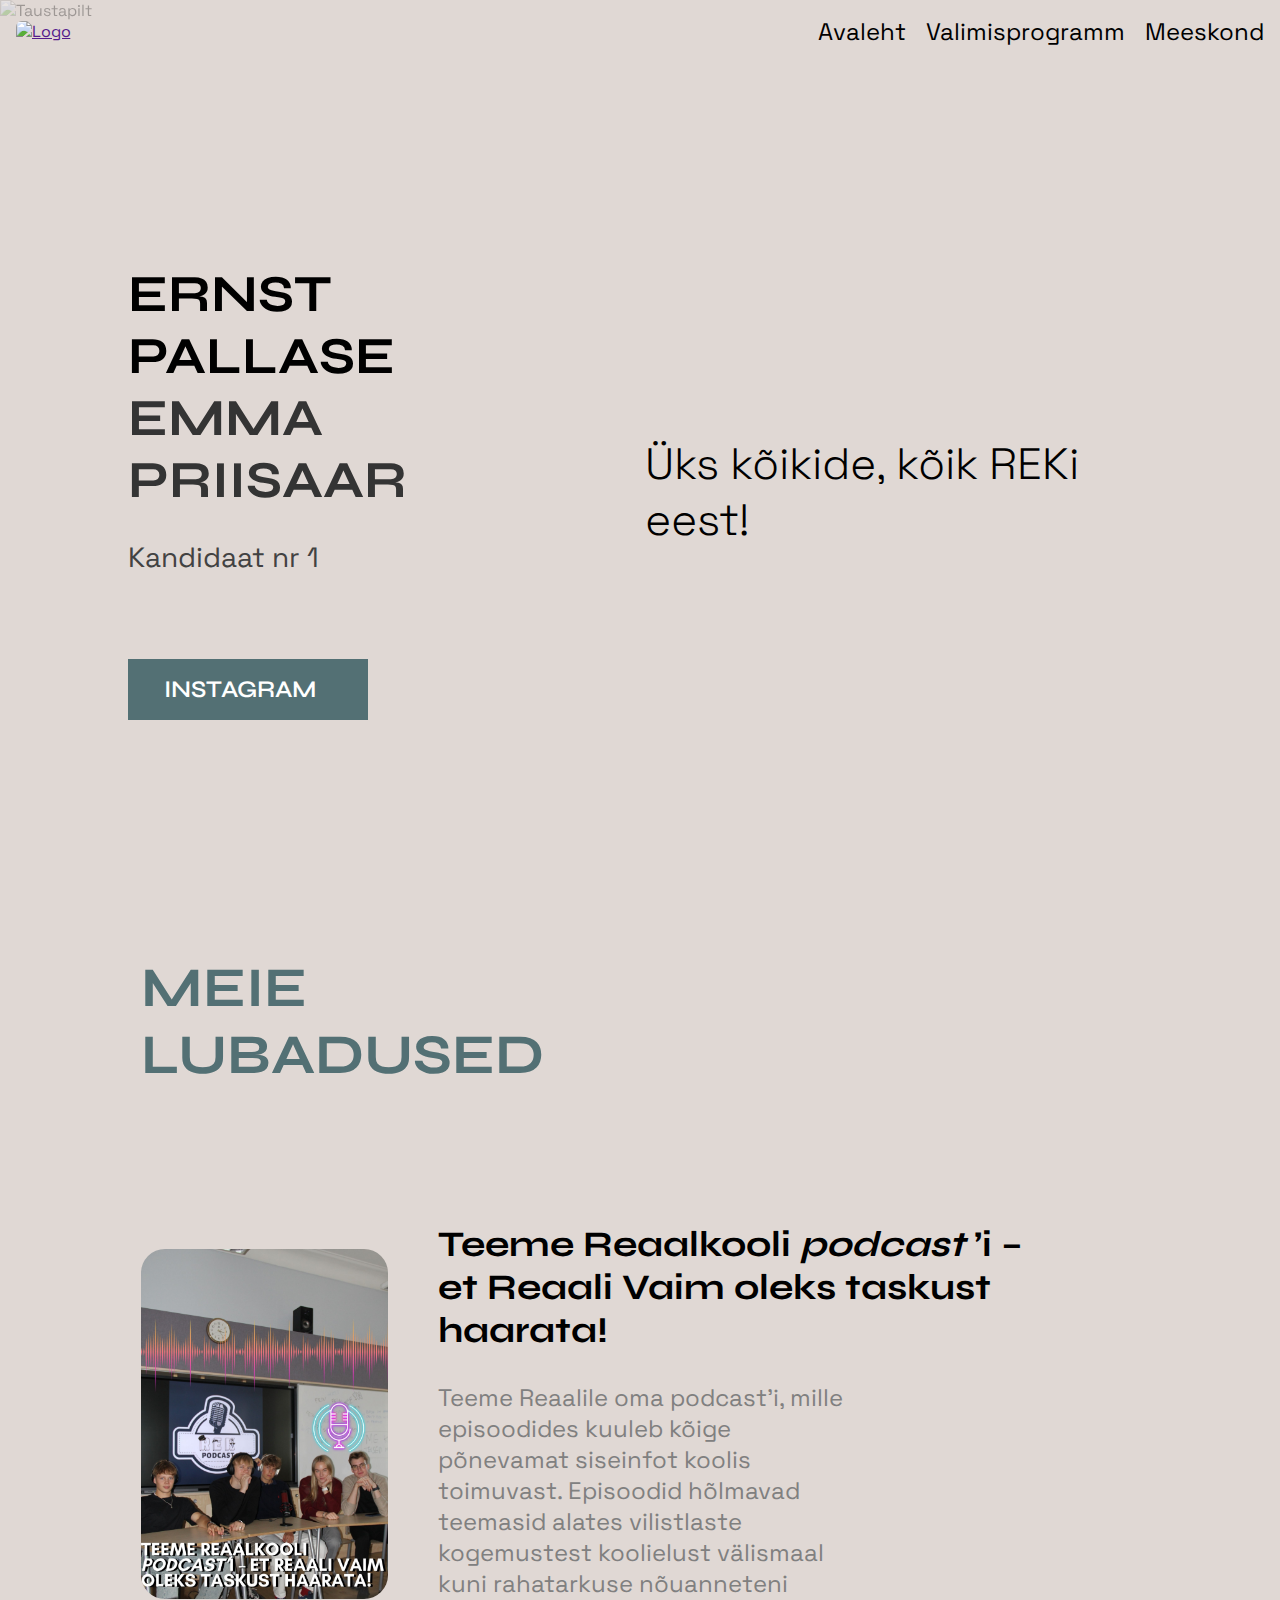
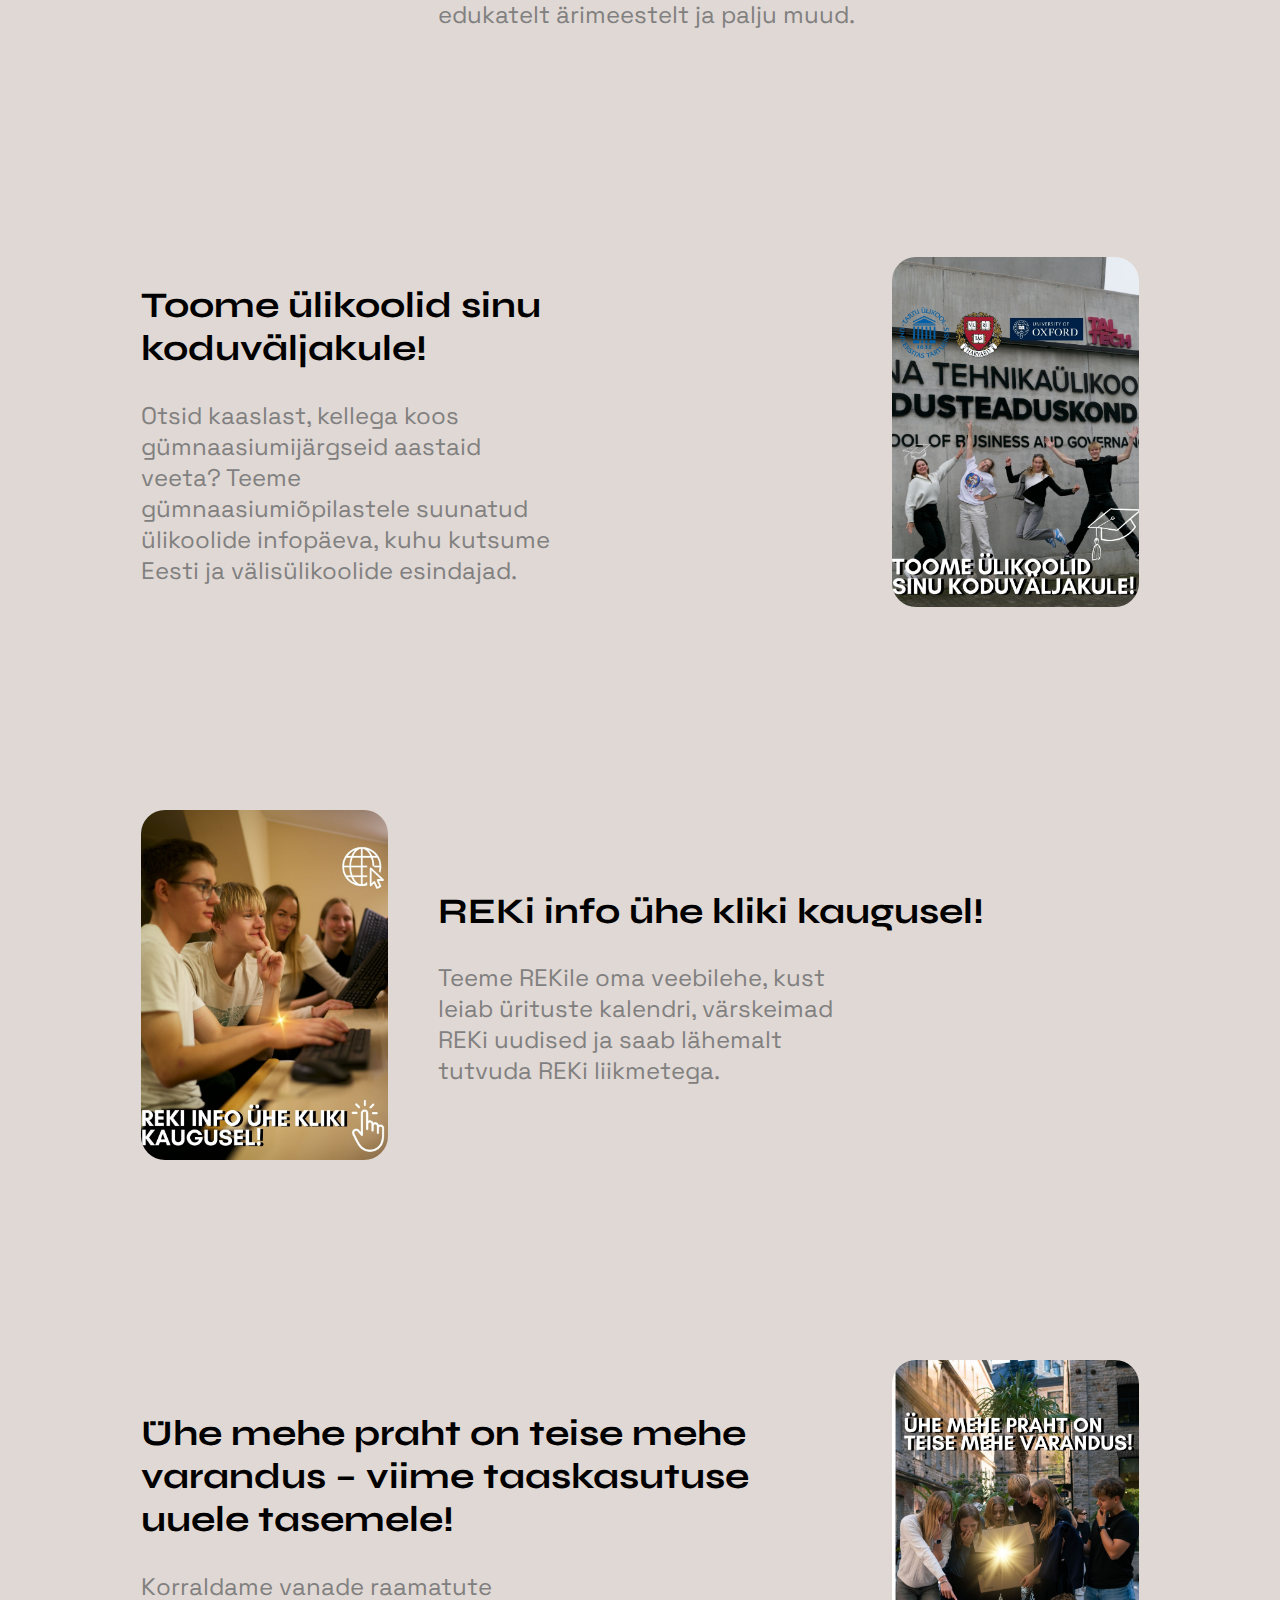
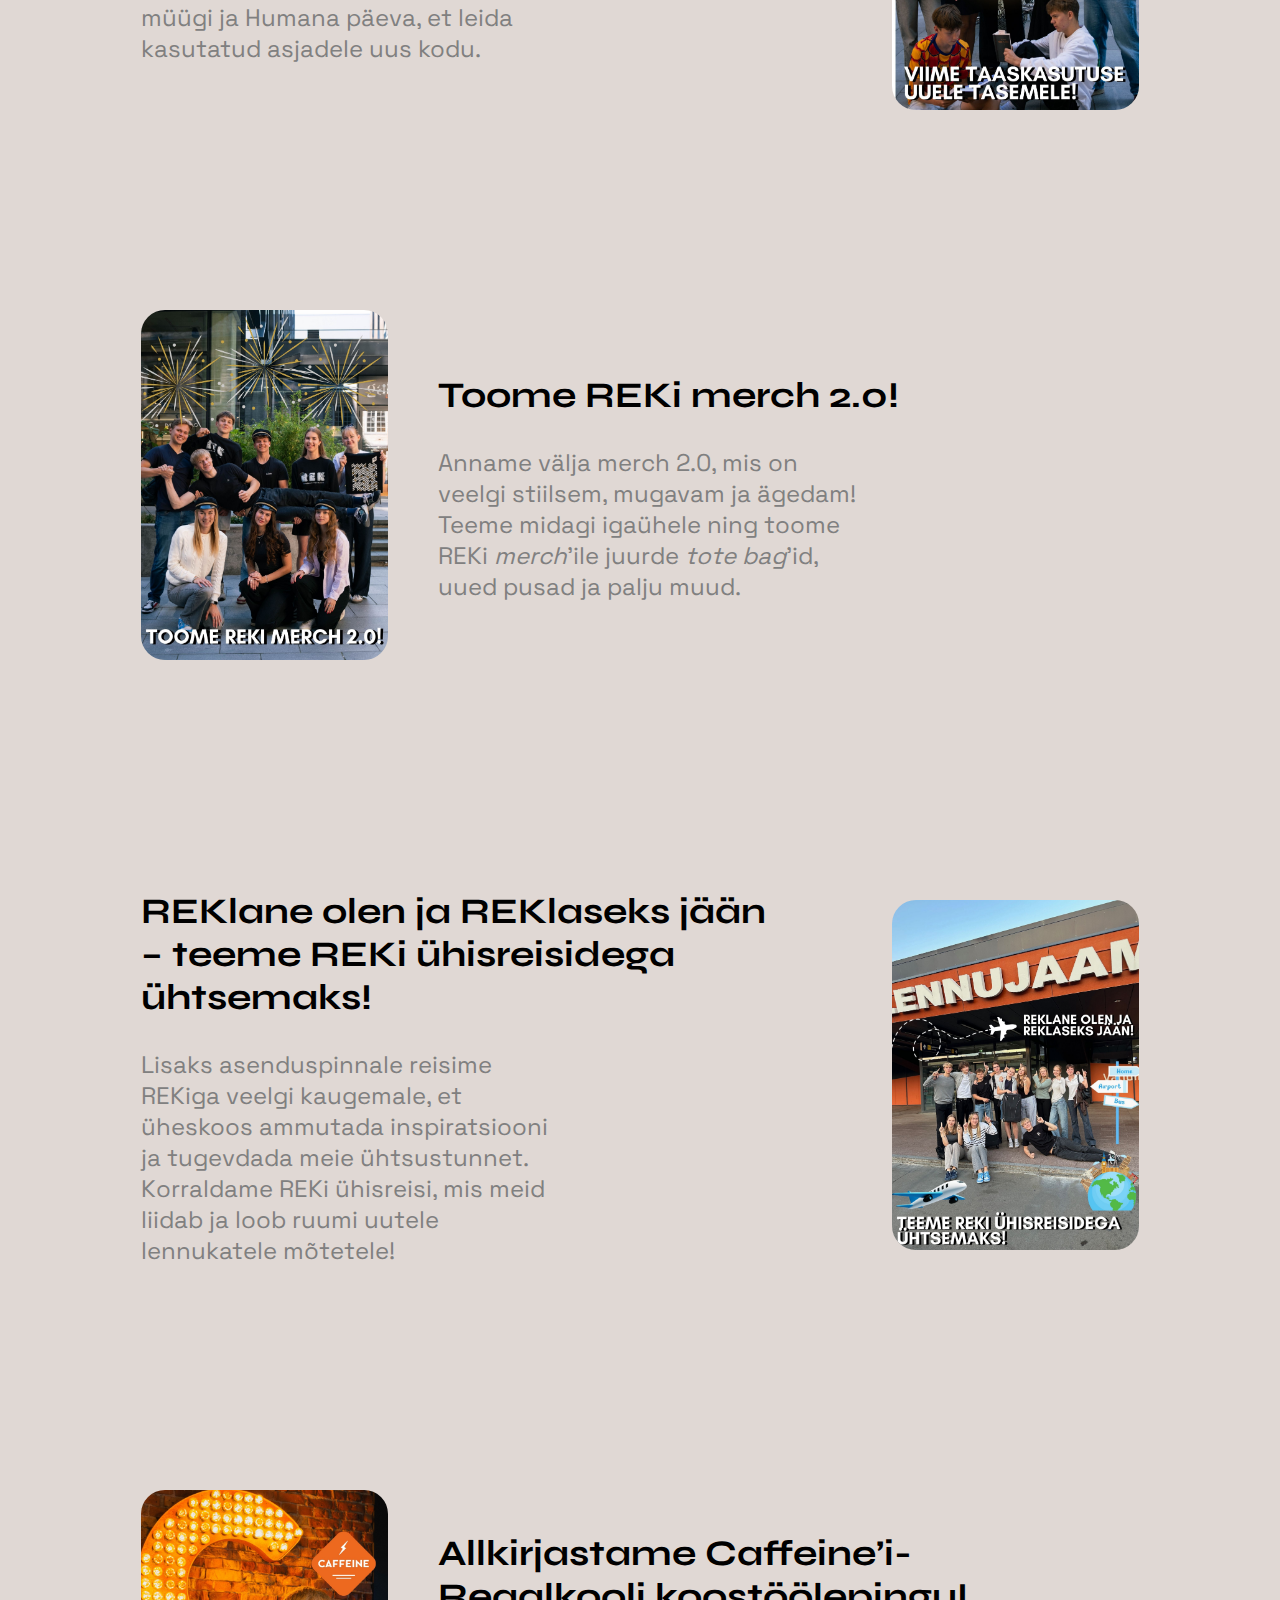
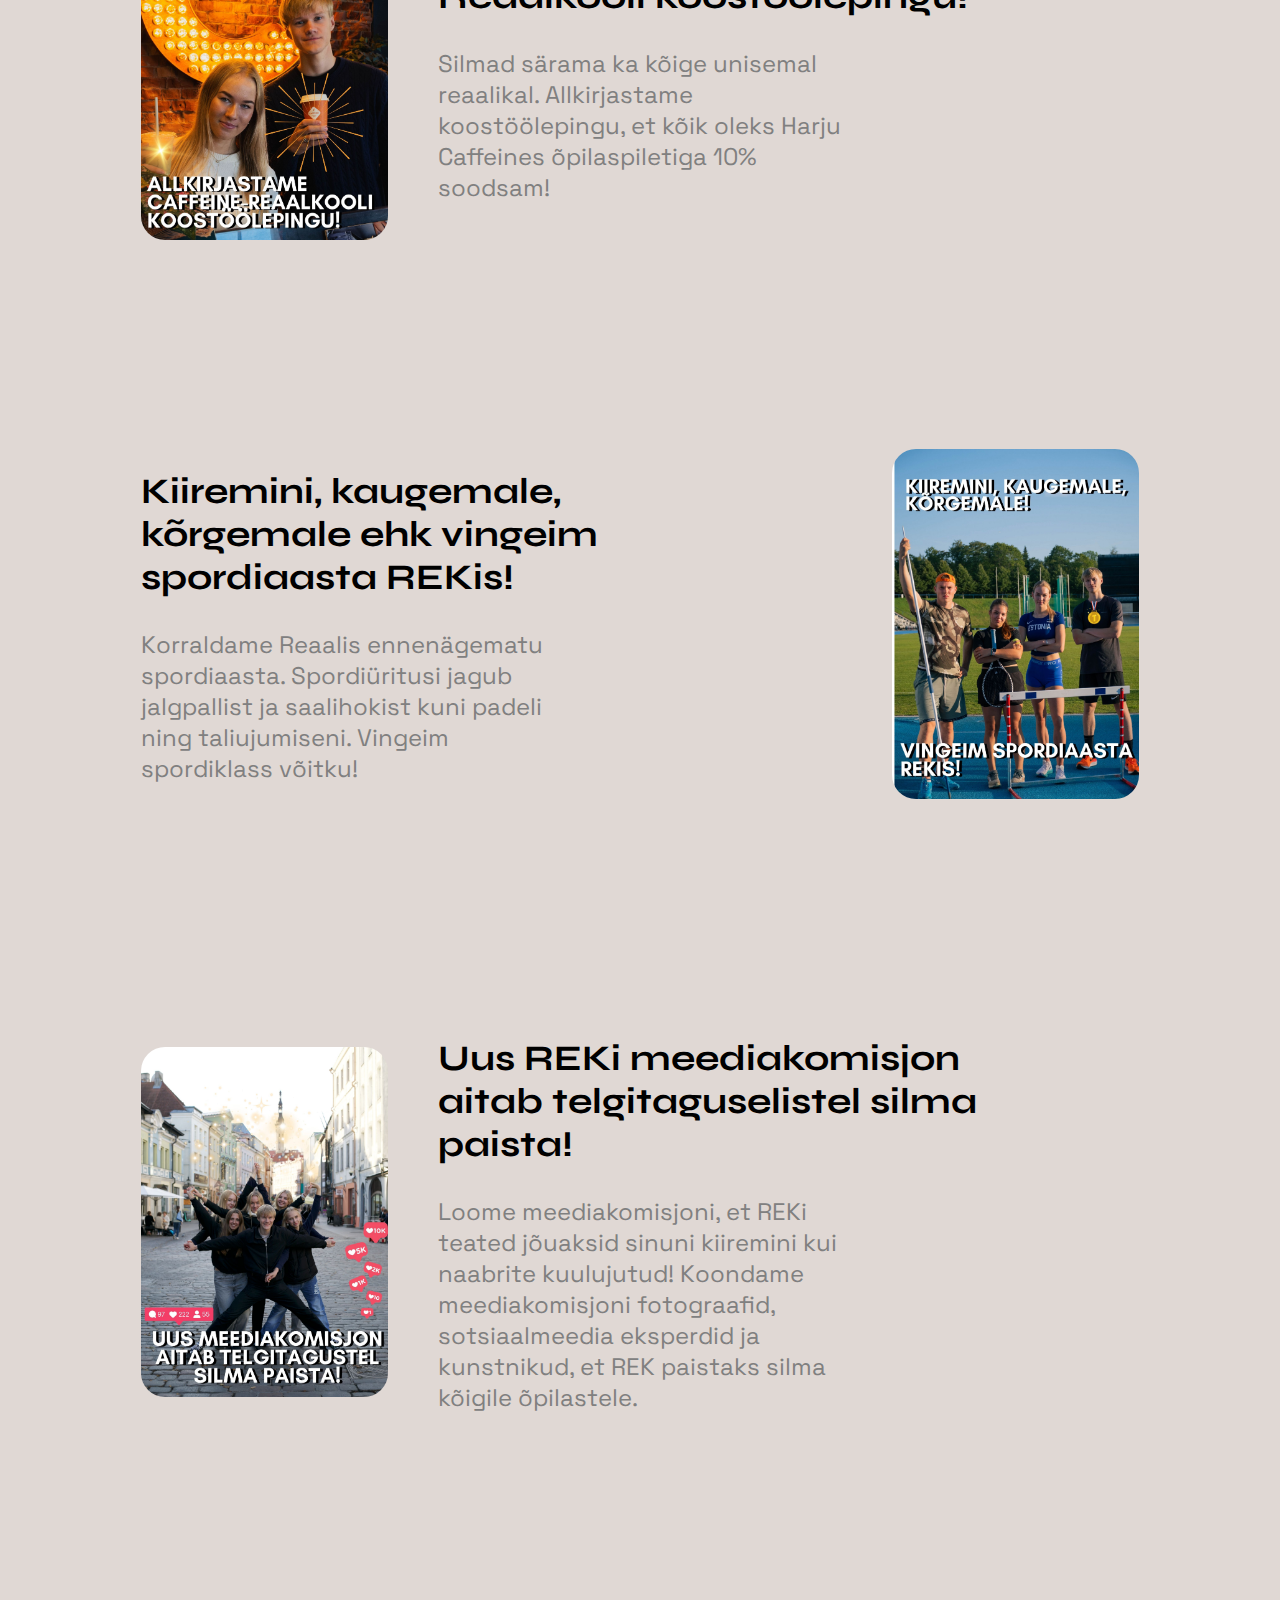
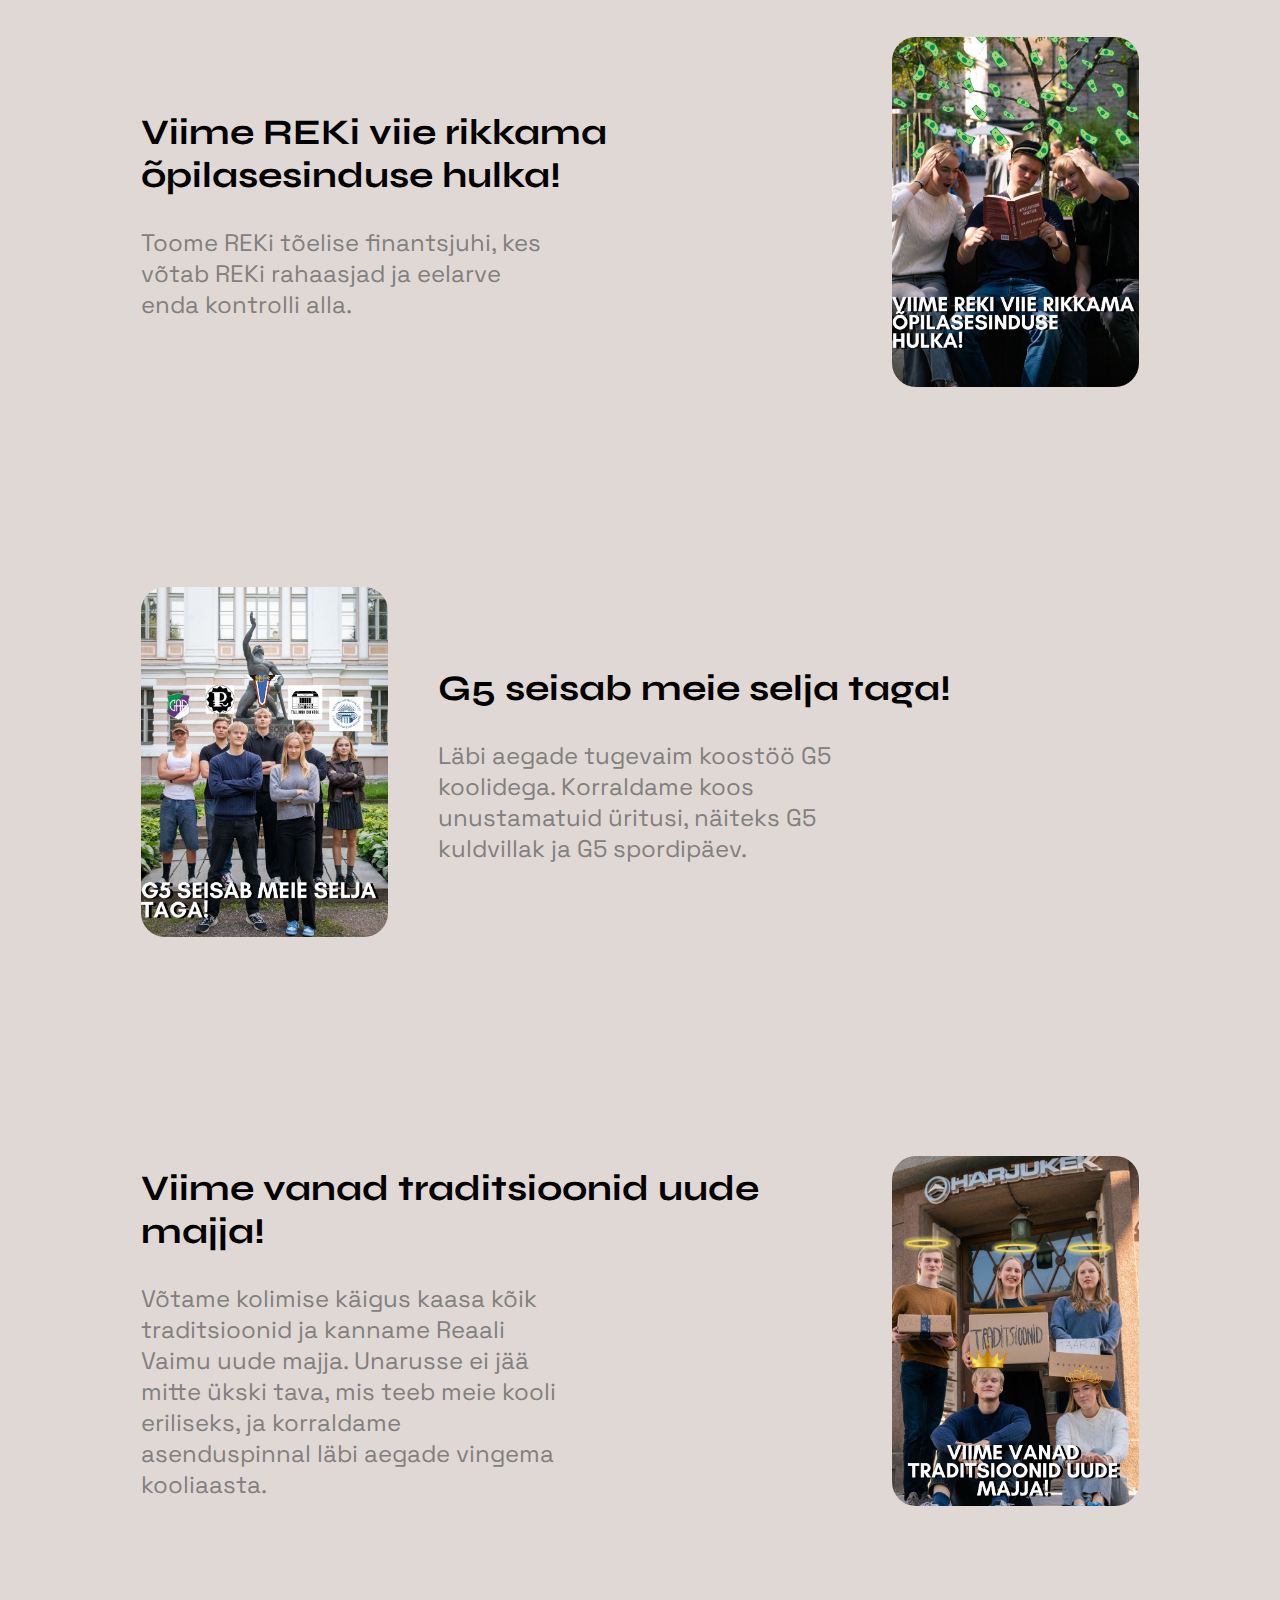
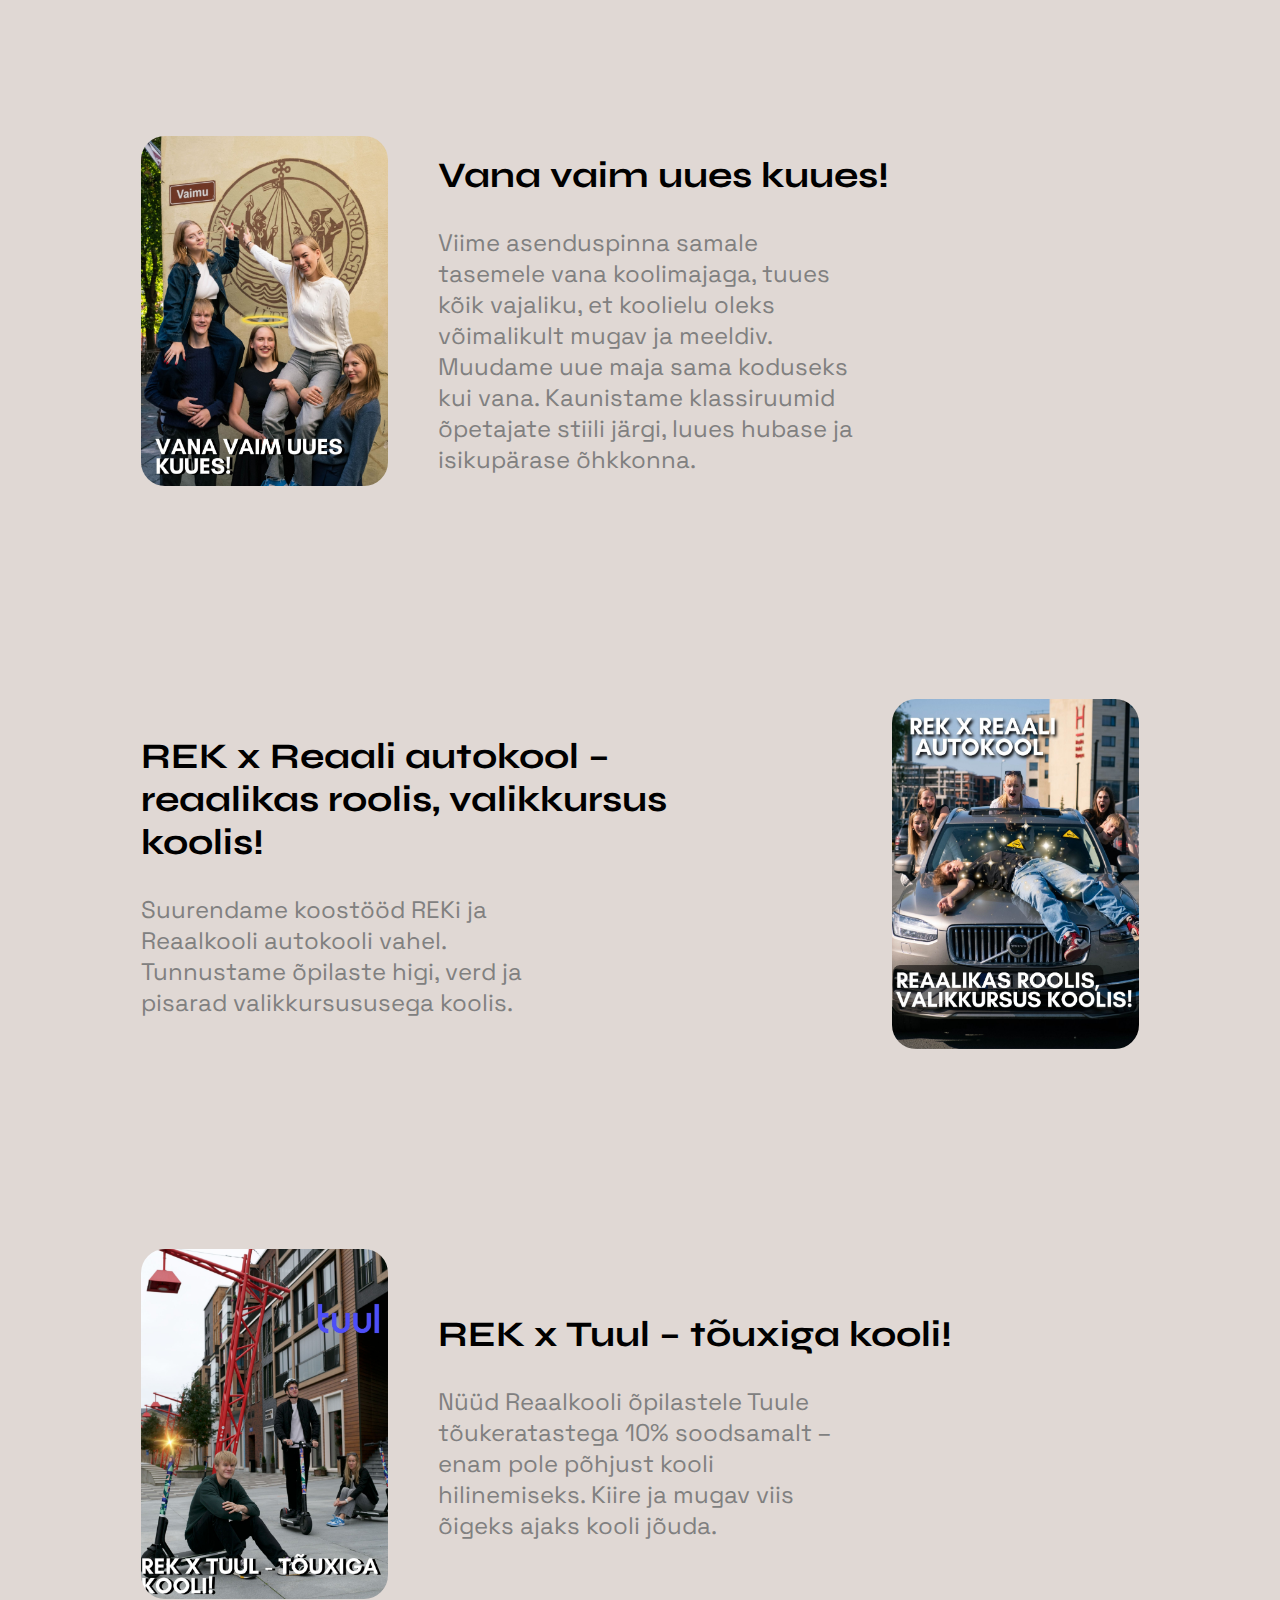
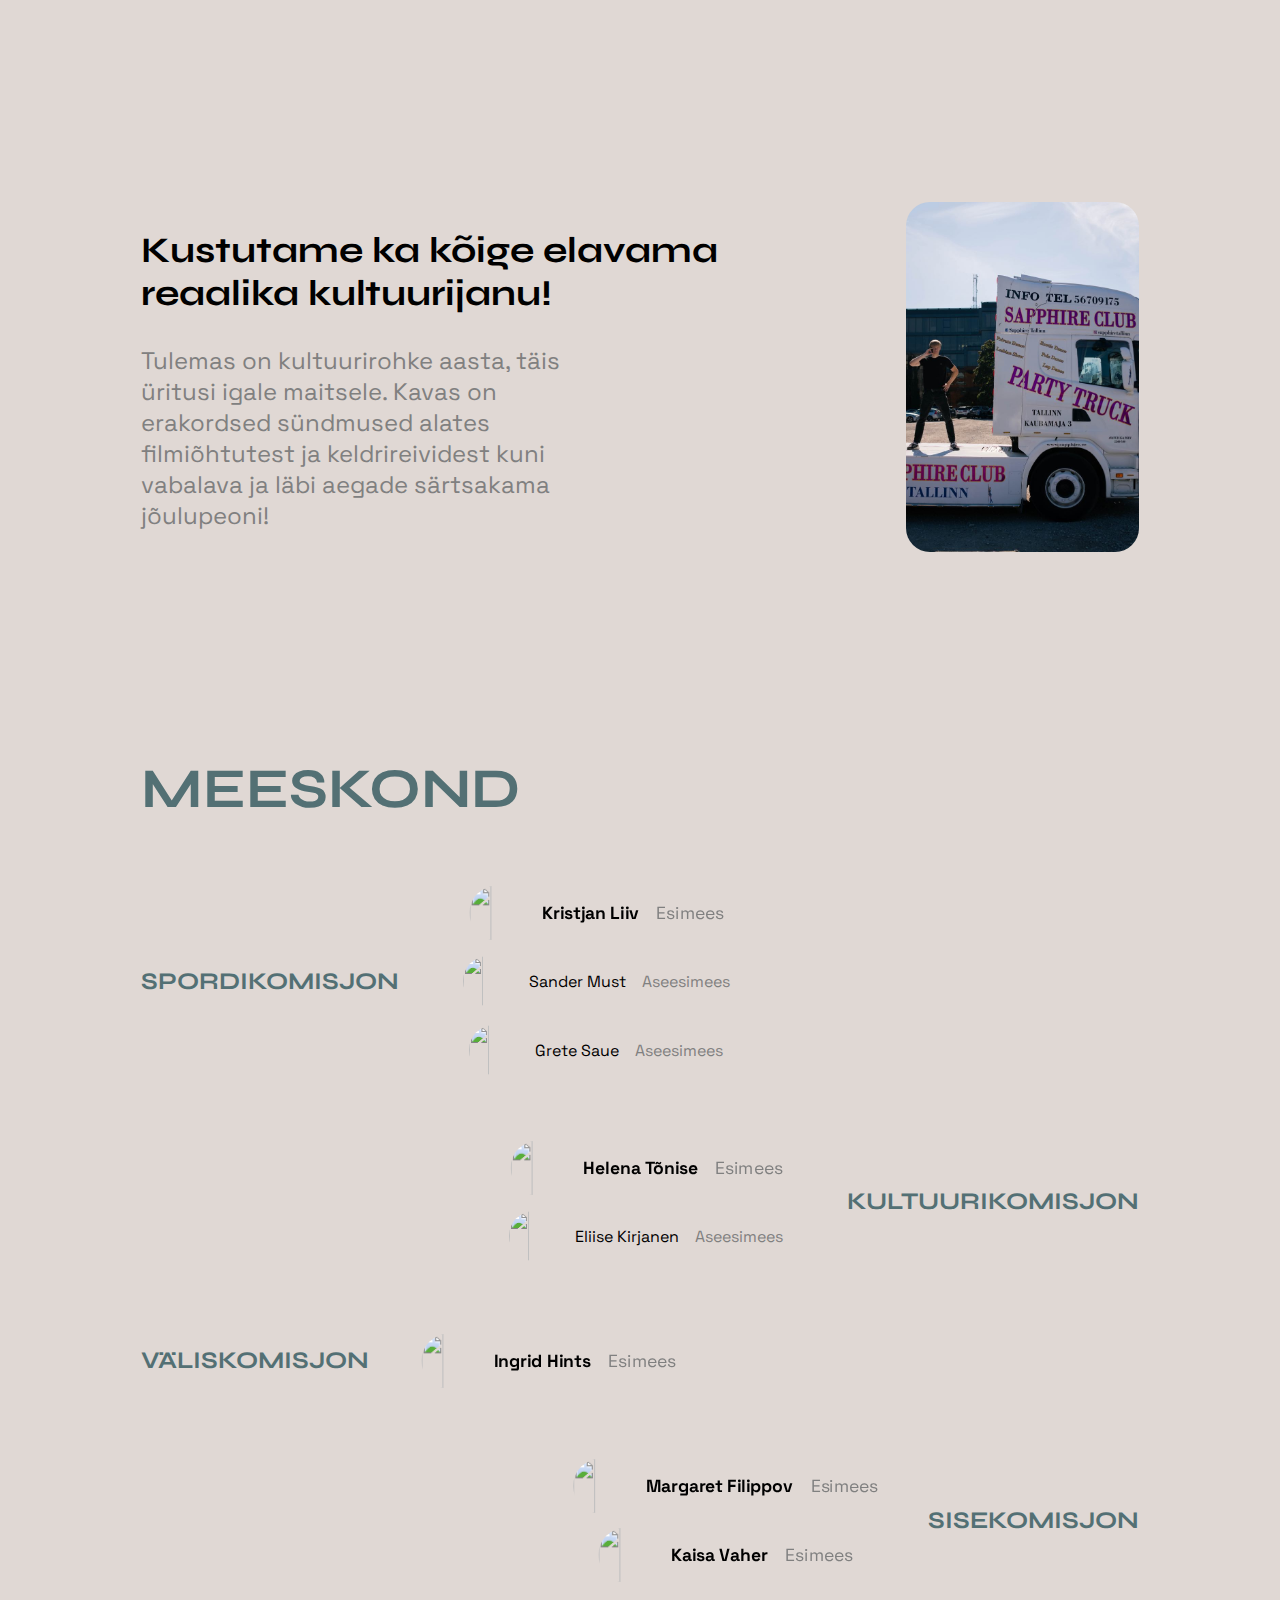
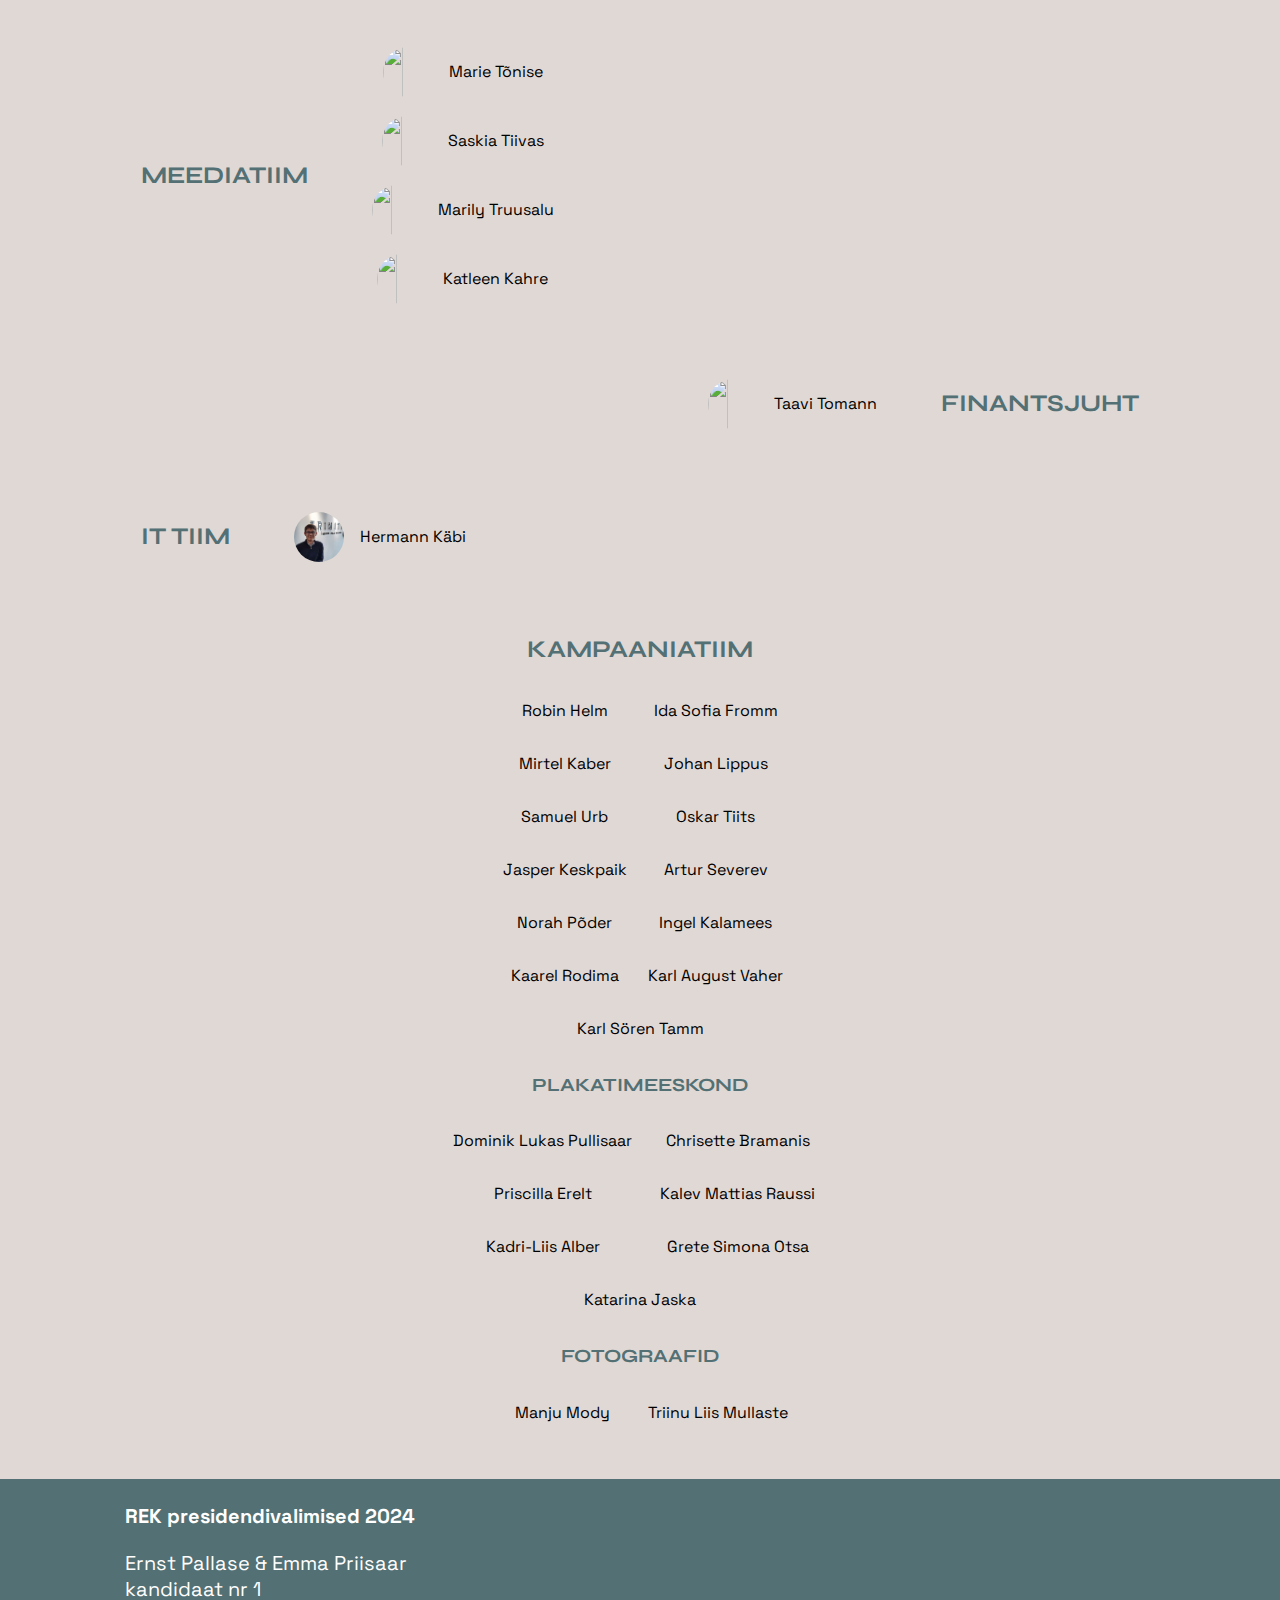
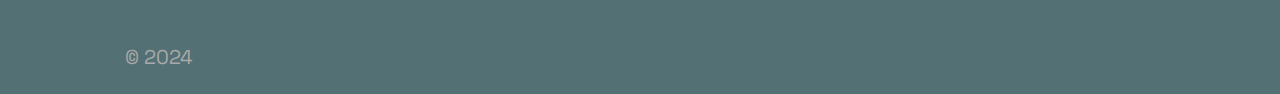
==== commit 14a0452a: "Uued pildid, meeskond" ====
--- a/index.html
+++ b/index.html
@@ -43,7 +43,7 @@
 
         
             <div class="promise">
-                <img src="assets/main-background.jpg" alt="" class="promise-img">
+                <img src="assets/podcast.jpg" alt="" class="promise-img">
                 <div class="promise-text">
                     <h2 ><span>Teeme Reaalkooli <i>podcast</i> ’i – et Reaali Vaim oleks taskust haarata!</span></h2>
                     <p style="color: grey;">Teeme Reaalile oma podcast’i, mille episoodides kuuleb kõige põnevamat siseinfot koolis toimuvast. Episoodid hõlmavad teemasid alates vilistlaste kogemustest koolielust välismaal kuni rahatarkuse nõuanneteni edukatelt ärimeestelt ja palju muud.</p>
@@ -63,7 +63,7 @@
 
         
             <div class="promise">
-                <img src="assets/main-background.jpg" alt="" class="promise-img">
+                <img src="assets/rek.jpg" alt="" class="promise-img">
                 <div class="promise-text">
                     <h2 >REKi info ühe kliki kaugusel! </h2>
                     <p style="color: grey;">Teeme REKile oma veebilehe, kust leiab ürituste kalendri, värskeimad REKi uudised ja saab lähemalt tutvuda REKi liikmetega.</p>
@@ -123,7 +123,7 @@
 
         
             <div class="promise">
-                <img src="assets/main-background.jpg" alt="" class="promise-img">
+                <img src="assets/meedia.jpg" alt="" class="promise-img">
                 <div class="promise-text">
                     <h2 >Uus REKi meediakomisjon aitab telgitaguselistel silma paista! </h2>
                     <p style="color: grey;">Loome meediakomisjoni, et REKi teated jõuaksid sinuni kiiremini kui naabrite kuulujutud! Koondame meediakomisjoni fotograafid, sotsiaalmeedia eksperdid ja kunstnikud, et REK paistaks silma kõigile õpilastele.</p>
@@ -183,7 +183,7 @@
 
         
             <div class="promise">
-                <img src="assets/tuul.png" alt="" class="promise-img">
+                <img src="assets/tuul.jpg" alt="" class="promise-img">
                 <div class="promise-text">
                     <h2 >REK x Tuul – tõuxiga kooli! </h2>
                     <p style="color: grey;">Nüüd Reaalkooli õpilastele Tuule tõukeratastega 10% soodsamalt – enam pole põhjust kooli hilinemiseks. Kiire ja mugav viis õigeks ajaks kooli jõuda.</p>
@@ -199,10 +199,7 @@
                     <p style="color: grey;">Tulemas on kultuurirohke aasta, täis üritusi igale maitsele. Kavas on erakordsed sündmused alates filmiõhtutest ja keldrireividest kuni vabalava ja läbi aegade särtsakama jõulupeoni!</p>
                 </div>
             </div>
-        
-
-        <div class="space"></div>   
-    </div>
+        </div>
 
     <div class="section" id="meist">
         <h1 class="section-title">MEESKOND</h1>
@@ -212,17 +209,17 @@
         <!-- 2. Esimeeste puhul lisa name klassile juurde chairman (paneb automaatselt lehel Esimees kõrvale) -->
         <!-- 3. Aseesimeeste puhul jäta klass lisamata -->
         <!-- 4. Kui inimene pole ei esimees ega aseesimees, saad tiitli eemaldada, lisades klassi notitle (vt nt Hermanni nime juures) -->
-        <!-- 5. Pildid tuleb panna kausta assets/inimesed ja neile siin koodis viidata /assets/inimesed/faili_nimi.jpg (vt Hermanni näidet) -->
+        <!-- 5. Pildid tuleb panna kausta assets/inimesed ja neile siin koodis viidata assets/inimesed/faili_nimi.jpg (vt Hermanni näidet) -->
         <!-- 6. Komisjonide lisamiseks/eemaldamiseks lisa/eemalda div klassiga commission -->
 
         <!-- Näited on koodi sees ka olemas -->
 
 
-        <div class="commissions" style="padding-inline: 10%;">
+        <div class="commissions" style="padding-inline: 0%;">
 
             <!-- Kui tahad komisjoni lisada, kopeeri alates siit -->
             <div class="commission">
-                <h2><span>Spordi</span><br><span>komisjon</span></h2>
+                <h2>Spordikomisjon</h2>
                 <div class="names" >
                     <!-- chairman siin lisab tiitli Esimees -->
                     <div class="name chairman">
@@ -247,11 +244,11 @@
             <!-- Spordikomisjoni kopeerimiseks kopeeri siiamaani -->
 
             <div class="commission">
-                <h2><span>Kultuuri</span><br><span>komisjon</span></h2>
+                <h2>Kultuurikomisjon</h2>
                 <div class="names" >
                     <div class="name chairman">
                         <img src="" alt="">
-                        <p>Helena Katariina Tõnise</p>
+                        <p>Helena Tõnise</p>
                     </div>
 
                     <div class="name">
@@ -262,7 +259,7 @@
             </div>
 
             <div class="commission">
-                <h2><span>Välis</span><br><span>komisjon</span></h2>
+                <h2>Väliskomisjon</h2>
                 <div class="names" >
                     <div class="name chairman">
                         <img src="" alt="">
@@ -272,7 +269,7 @@
             </div>
 
             <div class="commission">
-                <h2><span>Sise</span><br><span>komisjon</span></h2>
+                <h2>Sisekomisjon</h2>
                 <div class="names" >
                     <div class="name chairman">
                         <img src="" alt="">
@@ -287,7 +284,7 @@
             </div>
 
             <div class="commission">
-                <h2><span>Meedia</span><br><span>komisjon</span></h2>
+                <h2>Meediatiim</h2>
                 <div class="names" >
                     <!-- notitle siin eemaldab igasuguse tiitli -->
                     <div class="name notitle">
@@ -313,7 +310,7 @@
             </div>
 
             <div class="commission">
-                <h2><span>Finants</span><br><span>juht</span></h2>
+                <h2>Finantsjuht</h2>
                 <div class="names" >
                     <div class="name notitle">
                         <img src="" alt="">
@@ -323,18 +320,18 @@
             </div>
 
             <div class="commission">
-                <h2><span>IT</span><br><span>tiim</span></h2>
-                <div class="names" >
-                    <div class="name notitle">
-                        <img src="/assets/inimesed/hermann.jpg" alt="">
+                <h2>IT tiim</h2>
+                <div class="names" >
+                    <div class="name notitle">
+                        <img src="assets/inimesed/hermann.jpg" alt="">
                         <p>Hermann Käbi</p>
                     </div>
                 </div>
             </div>
 
-            <div class="commission">
-                <h2><span>Kampaania</span><br><span>tiim</span></h2>
-                <div class="names" >
+            <div style="text-align: center;">
+                <h2 style="color: #537074;">Kampaaniatiim</h2>
+                <div class="names-campaign">
                     <div class="name notitle">
                         <p>Robin Helm</p>
                     </div>
@@ -399,6 +396,58 @@
                         <p>Karl Sören Tamm</p>
                     </div>
 
+                </div>
+            </div>
+        </div>
+
+        <div style="text-align: center;">
+            <h3 style="color: #537074;">Plakatimeeskond</h3>
+            <div class="names-campaign">
+                <div class="name notitle">
+                    <p>Dominik Lukas Pullisaar</p>
+                </div>
+                
+                
+                <div class="name notitle">
+                    <p>Chrisette Bramanis</p>
+                </div>
+                
+                
+                <div class="name notitle">
+                    <p>Priscilla Erelt</p>
+                </div>
+                
+                
+                <div class="name notitle">
+                    <p>Kalev Mattias Raussi</p>
+                </div>
+                
+                
+                <div class="name notitle">
+                    <p>Kadri-Liis Alber</p>
+                </div>
+                
+                
+                <div class="name notitle">
+                    <p>Grete Simona Otsa</p>
+                </div>
+                
+                
+                <div class="name notitle">
+                    <p>Katarina Jaska</p>
+                </div>
+            </div>
+        </div>
+
+        <div style="text-align: center;">
+            <h3 style="color: #537074;">Fotograafid</h3>
+            <div class="names-campaign">
+                <div class="name notitle">
+                    <p>Manju Mody</p>
+                </div>
+                
+                <div class="name notitle">
+                    <p>Triinu Liis Mullaste</p>
                 </div>
             </div>
         </div>
--- a/main.css
+++ b/main.css
@@ -148,7 +148,6 @@
 
 .promise-img{
     height: 350px;
-    aspect-ratio: 0.75;
     object-fit: cover;
     border-radius: 24px;
     transition: border-radius 100ms linear, transform 100ms linear;
@@ -218,9 +217,10 @@
 .commission h2{
     display: inline-block;
     text-align: center;
-}
-
-.commission h2 span:nth-of-type(1){
+    color: #537074;
+}
+
+/* .commission h2 span:nth-of-type(1){
     color: #537074;
     font-size: 36px;
 }
@@ -228,7 +228,7 @@
 .commission h2 span:nth-of-type(2){
     color: #535353;
     font-size: 24px;
-}
+} */
 
 
 .commission img{
@@ -269,6 +269,16 @@
     transform: scale(1.1);
 }
 
+.names-campaign{
+    display: inline-grid;
+    grid-template-columns: 1fr 1fr; 
+    margin: auto;
+    gap: 0 16px;
+}
+
+.names-campaign .name:nth-child(odd):last-child{
+    grid-column: auto / span 2;
+}
 
 @media only screen and (max-width: 900px){
     .main-greeting{
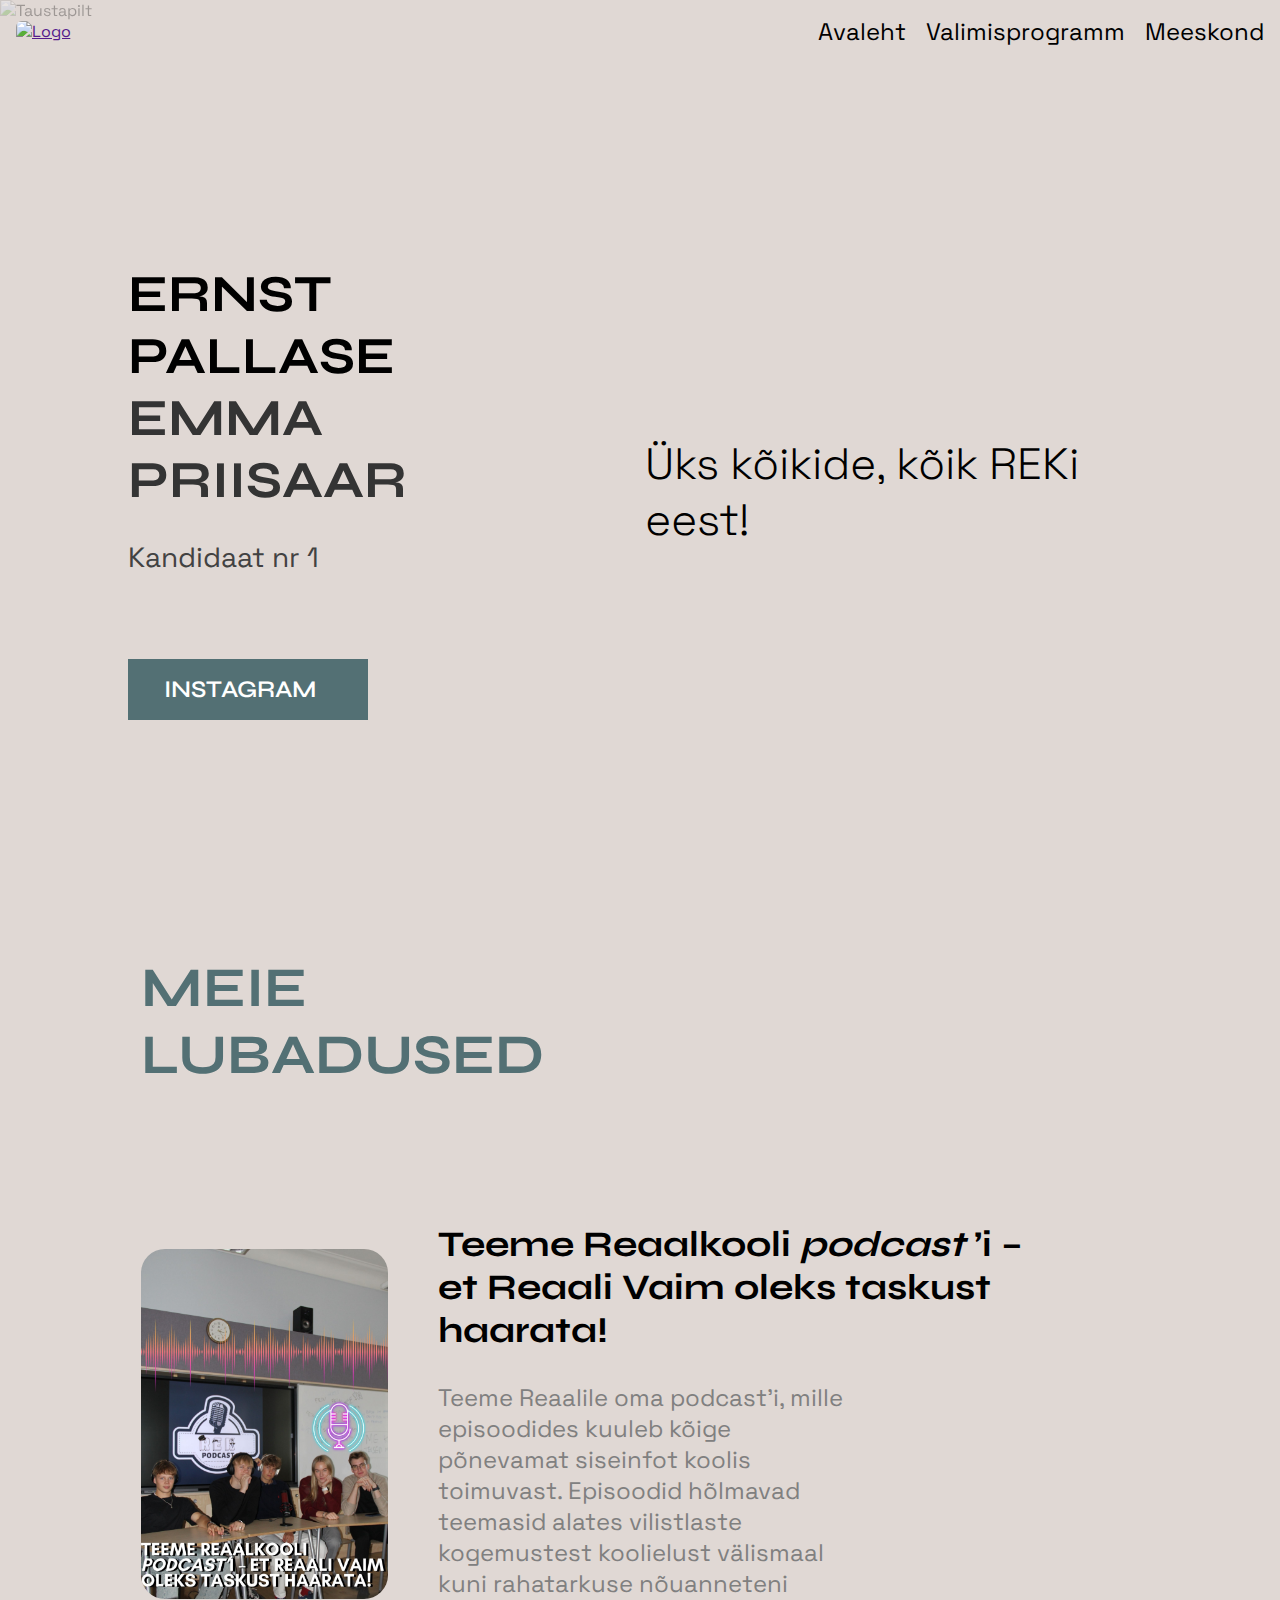
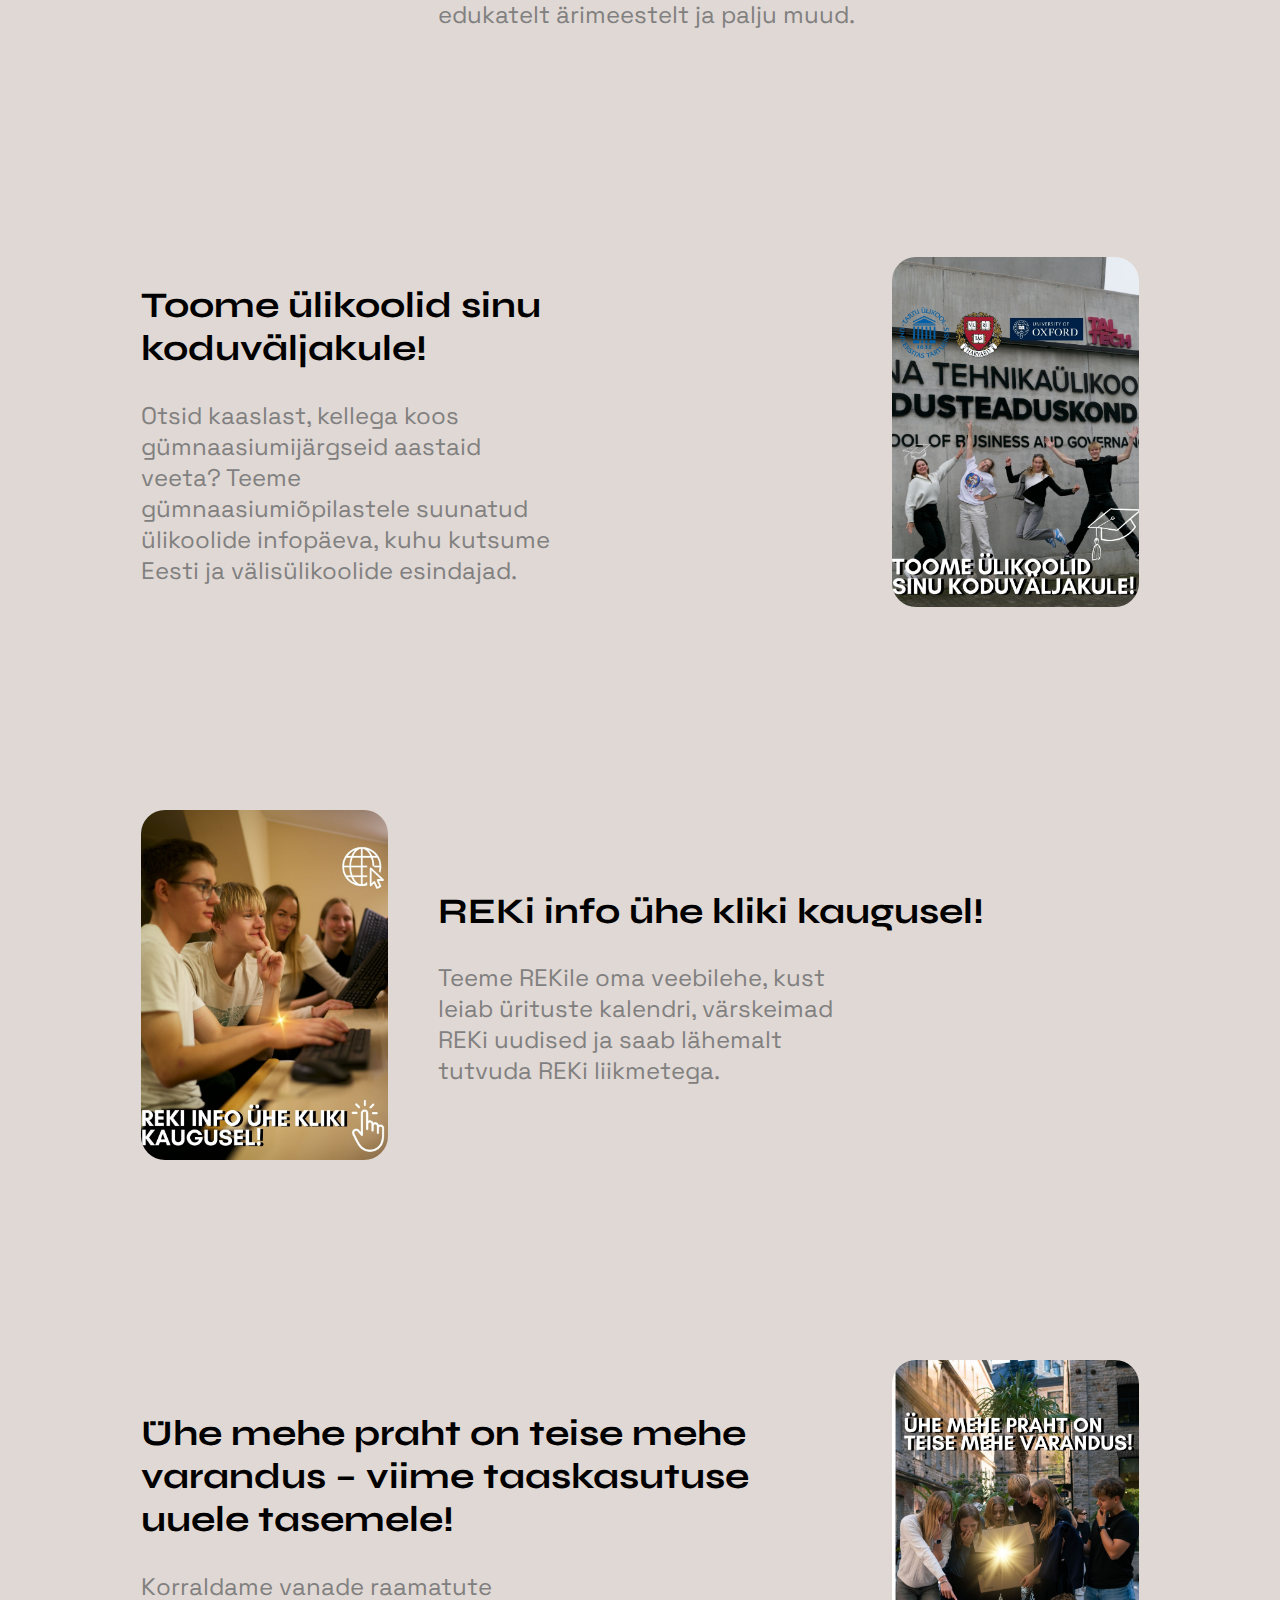
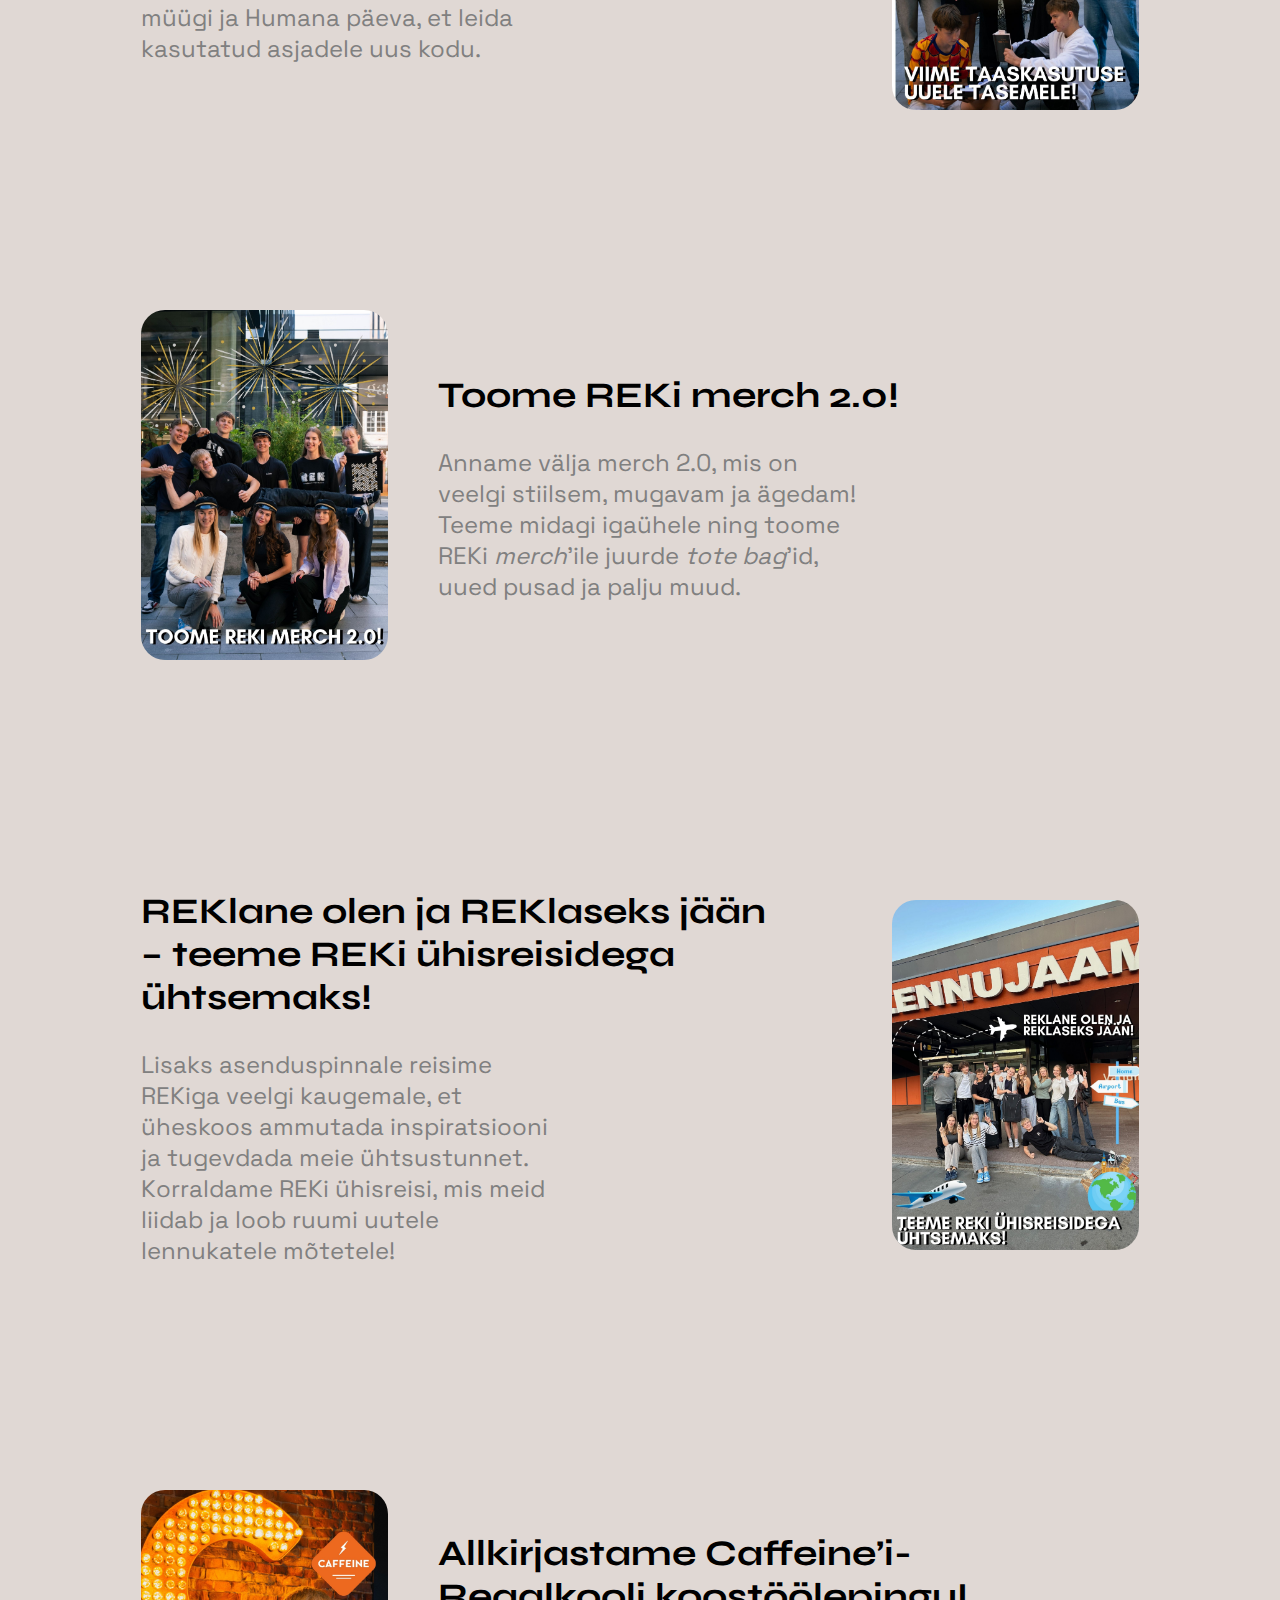
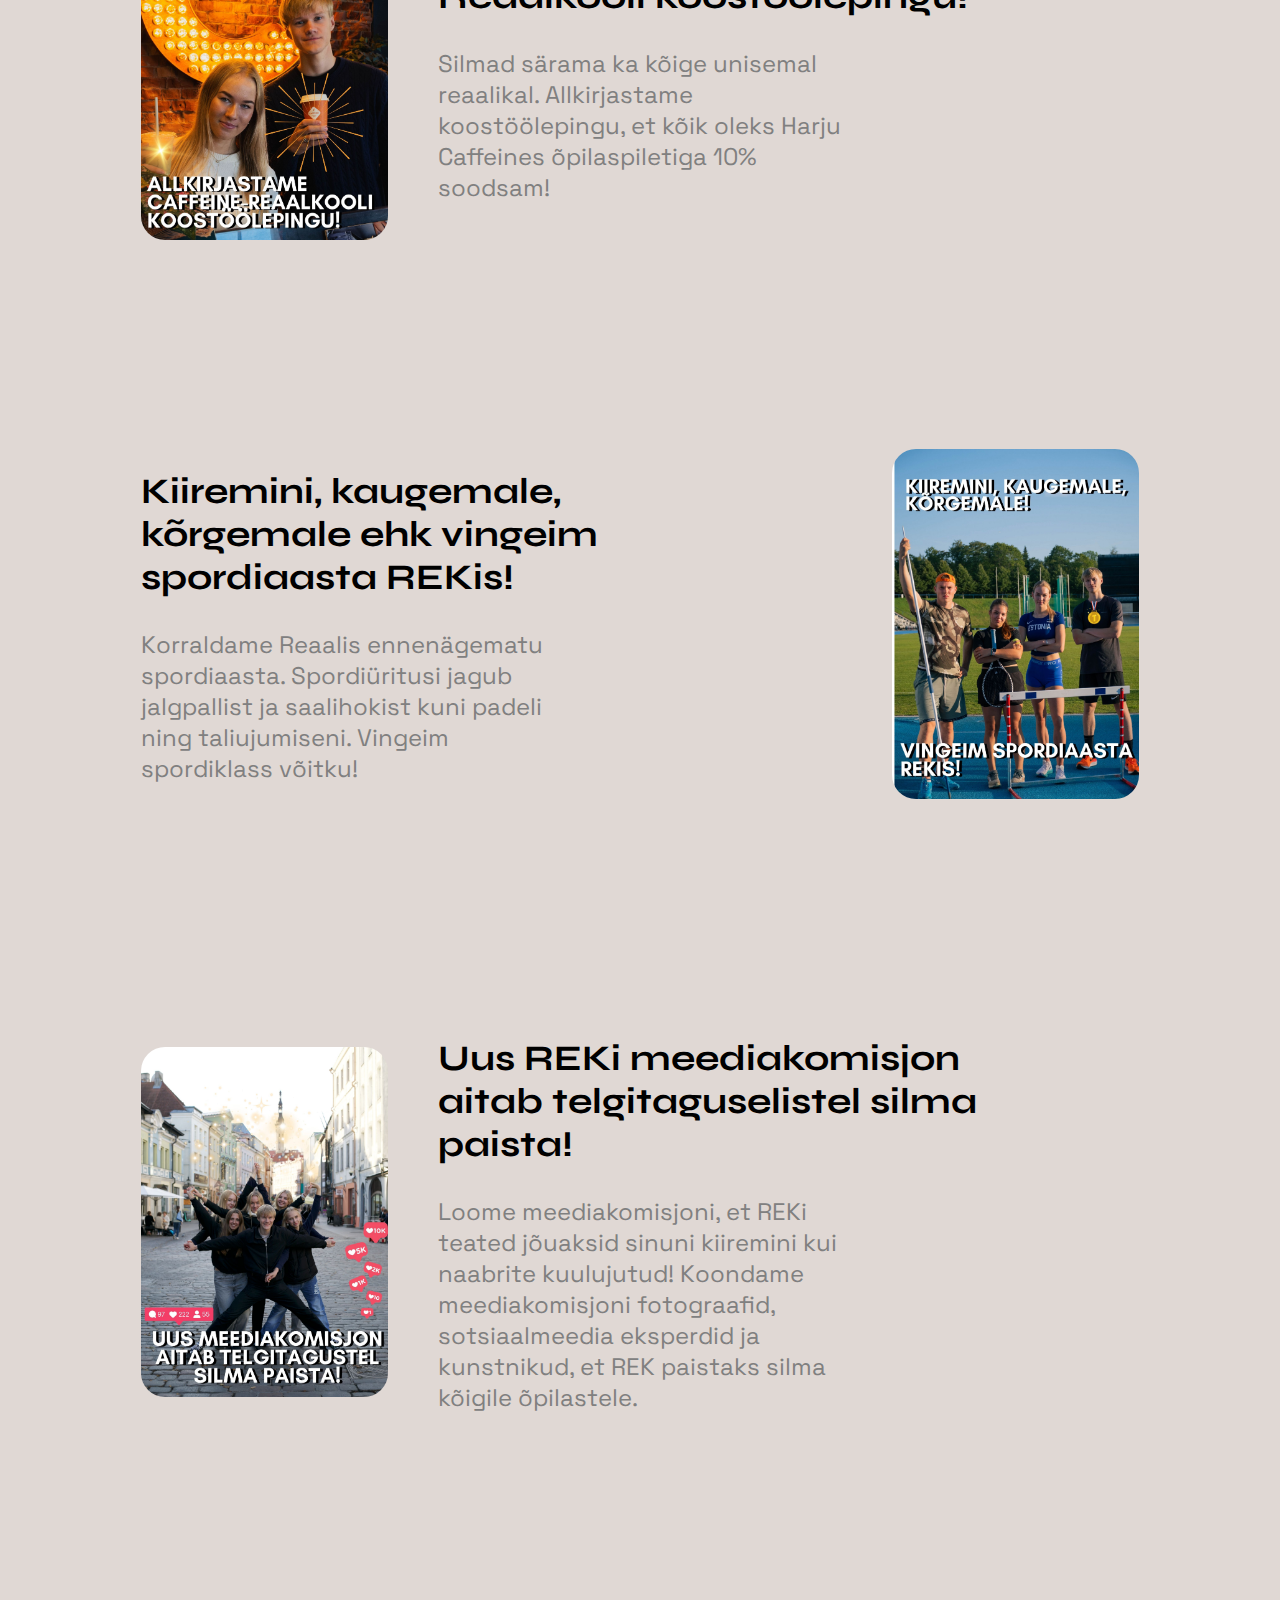
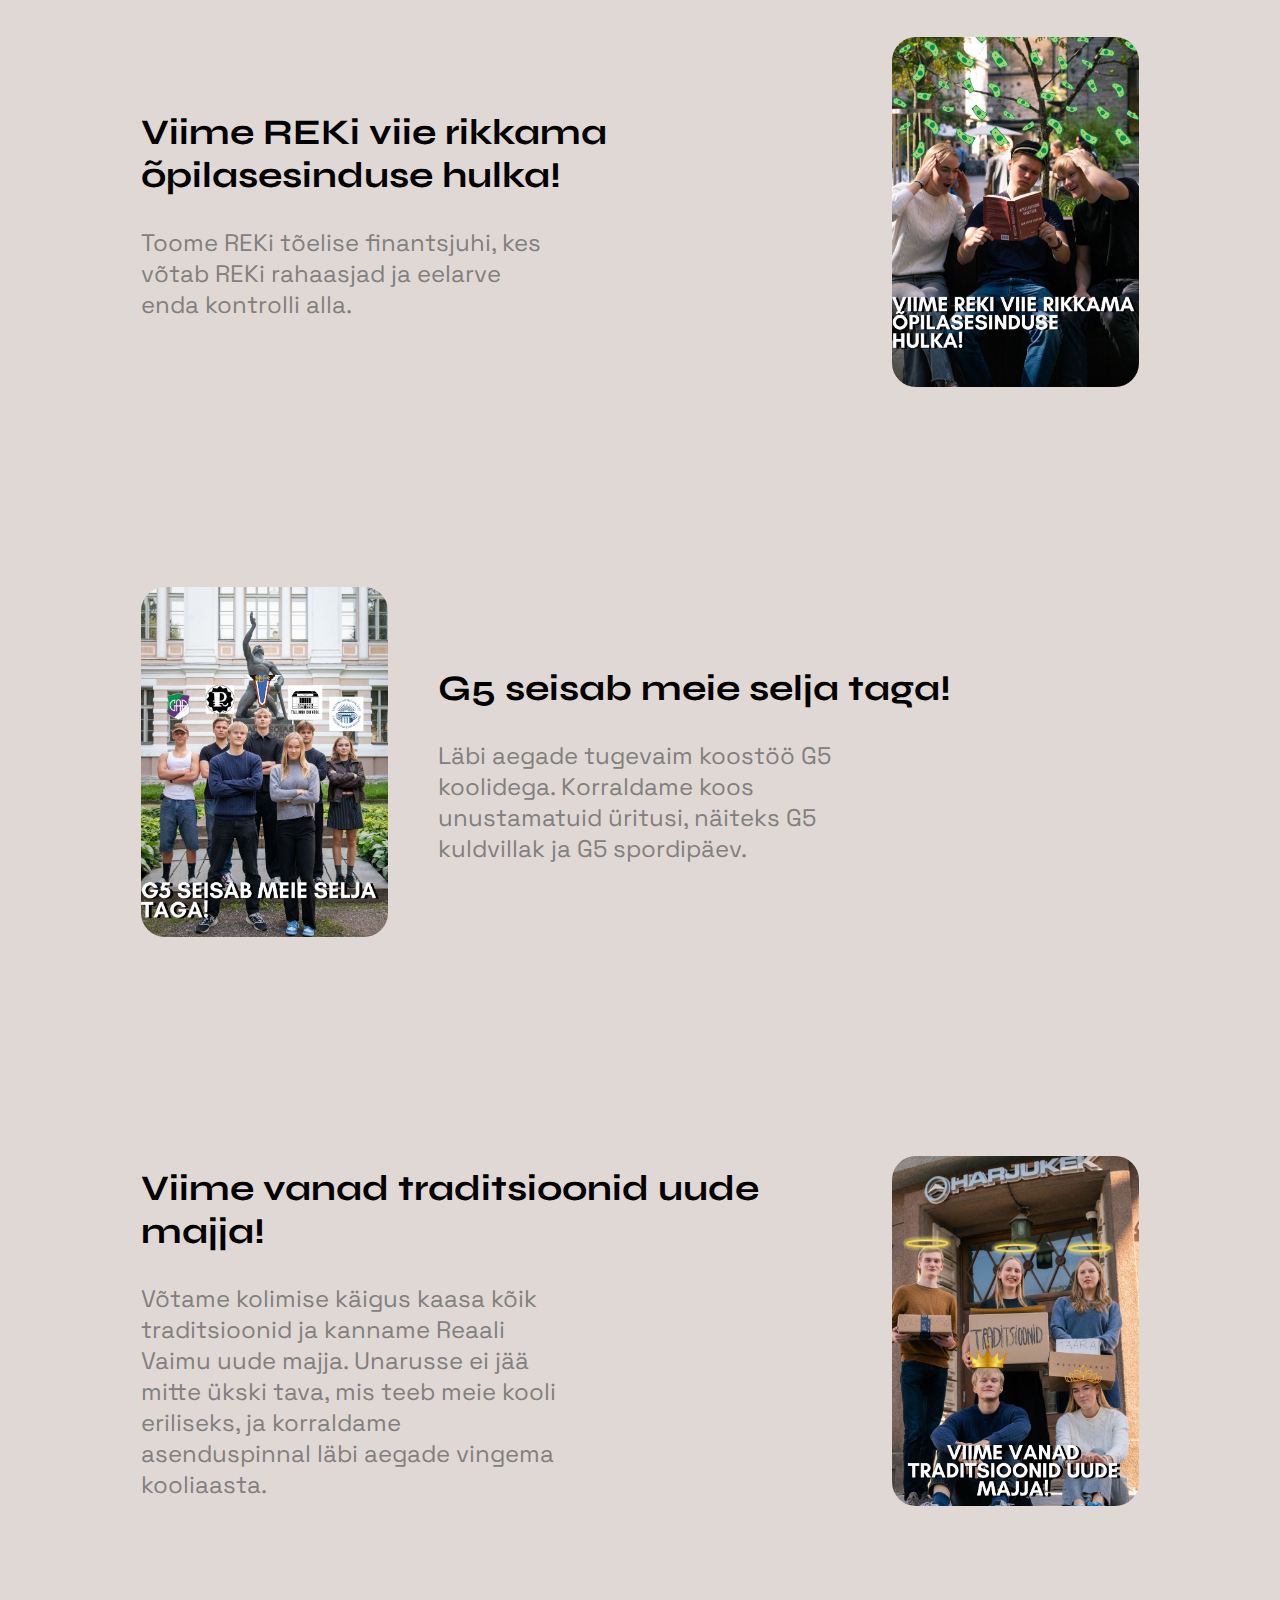
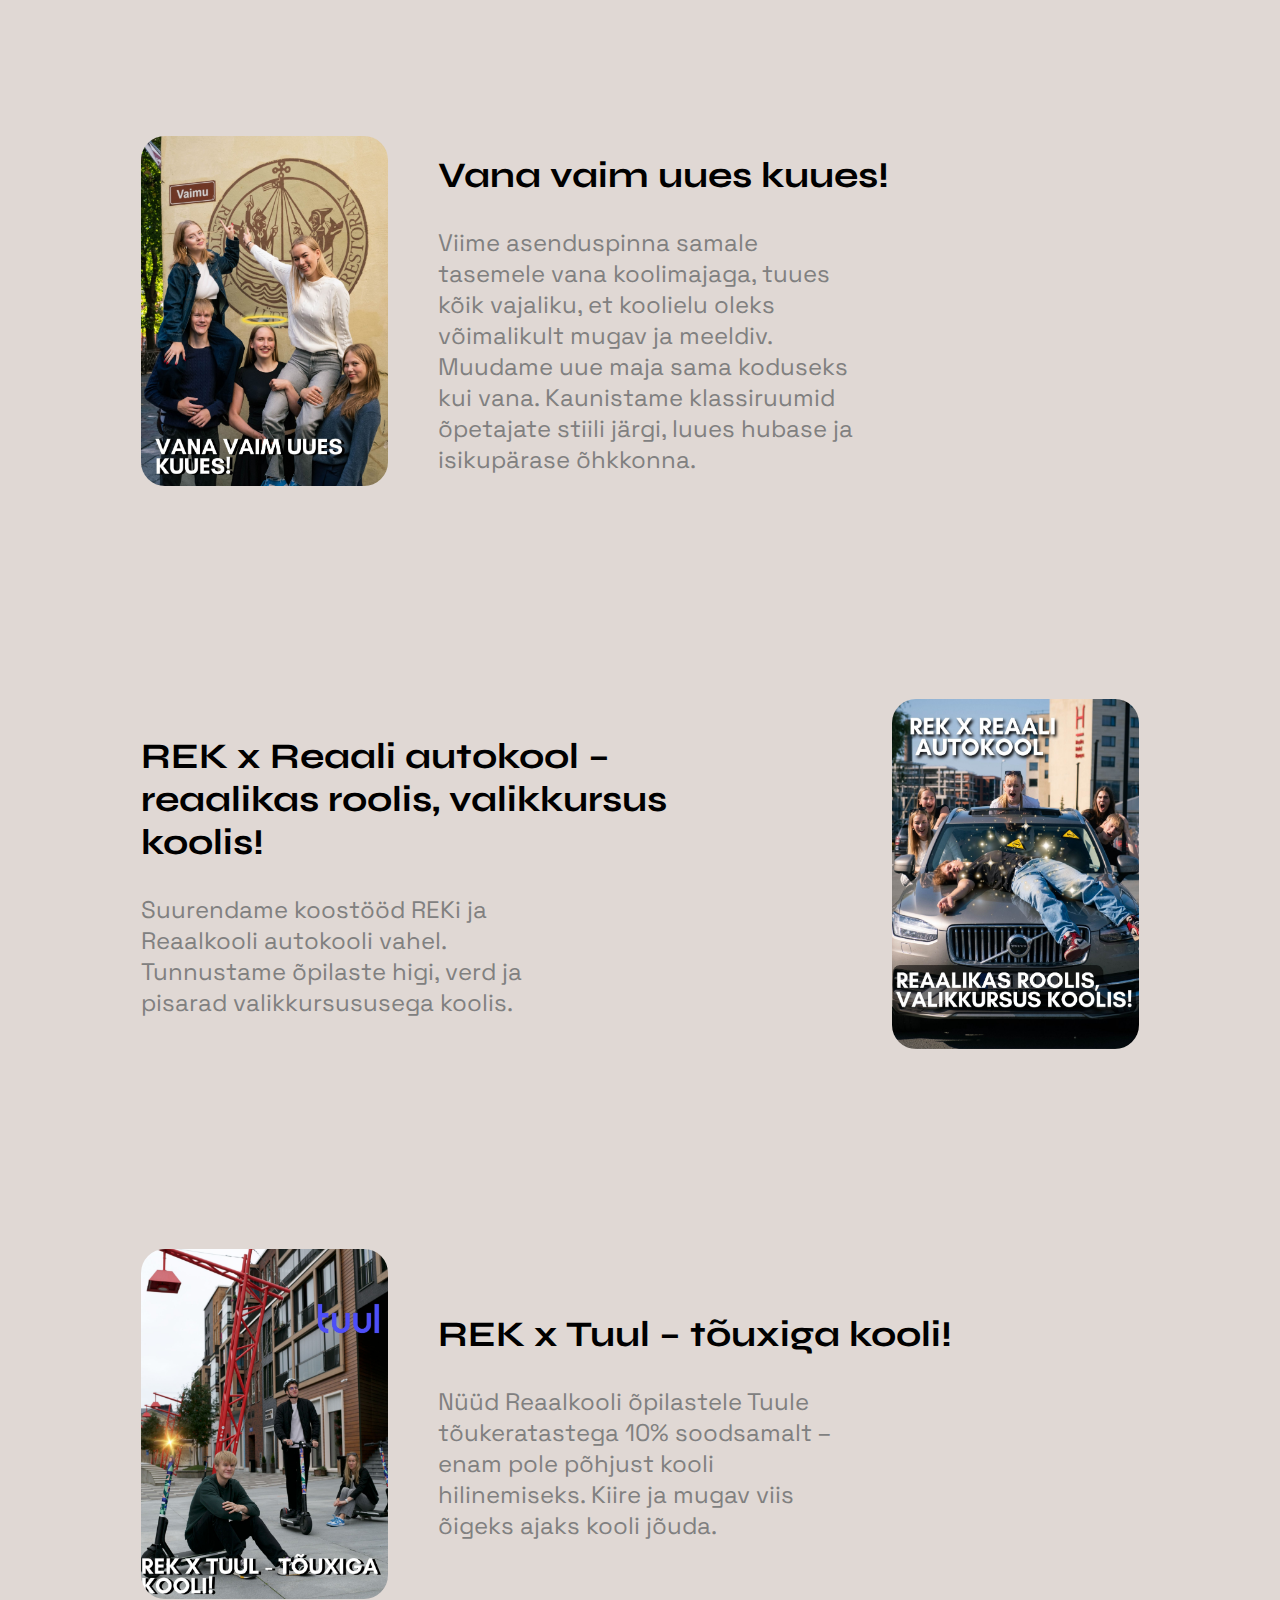
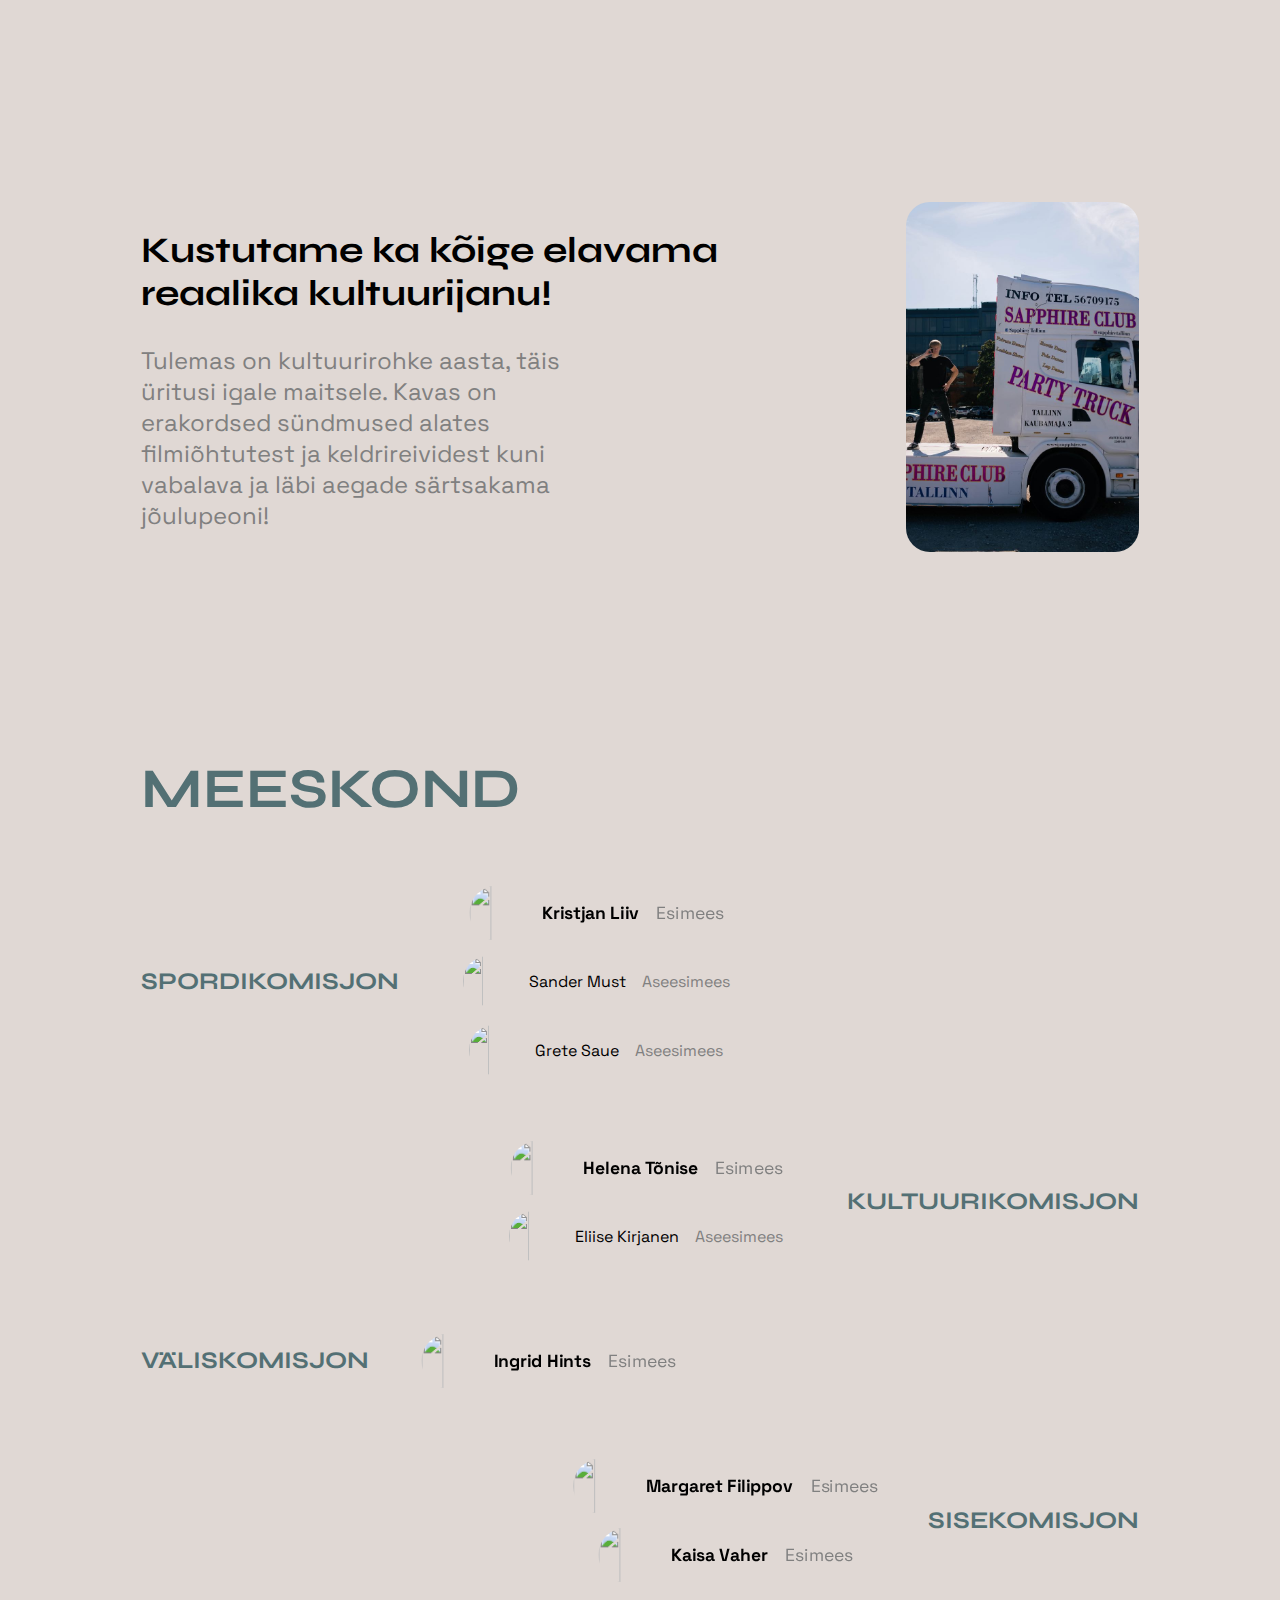
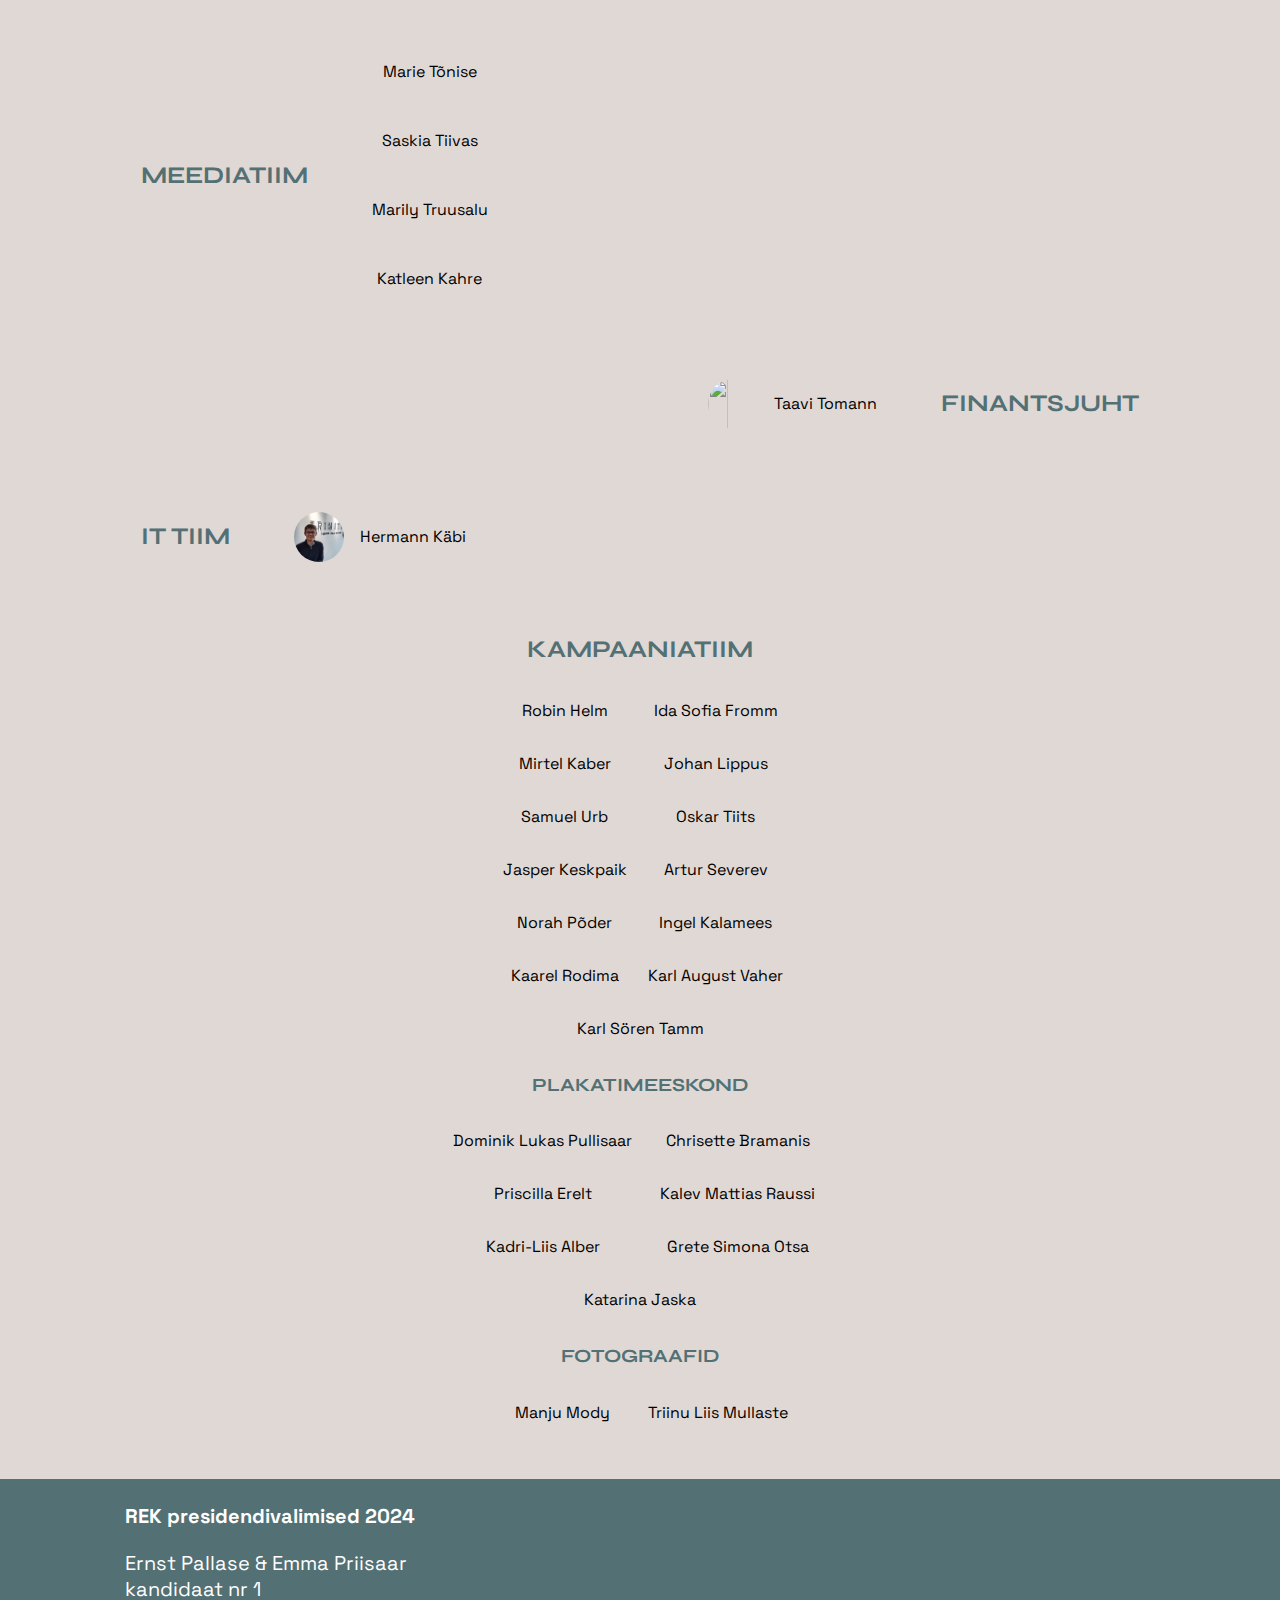
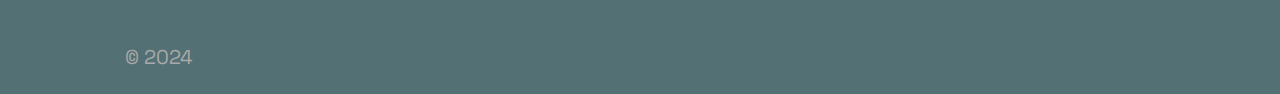
==== commit dcd5fa9e: "Meediatiim ilma piltideta" ====
--- a/index.html
+++ b/index.html
@@ -288,22 +288,18 @@
                 <div class="names" >
                     <!-- notitle siin eemaldab igasuguse tiitli -->
                     <div class="name notitle">
-                        <img src="" alt="">
                         <p>Marie Tõnise</p>
                     </div>
 
                     <div class="name notitle">
-                        <img src="" alt="">
                         <p>Saskia Tiivas</p>
                     </div>
 
                     <div class="name notitle">
-                        <img src="" alt="">
                         <p>Marily Truusalu</p>
                     </div>
 
                     <div class="name notitle">
-                        <img src="" alt="">
                         <p>Katleen Kahre</p>
                     </div>
                 </div>
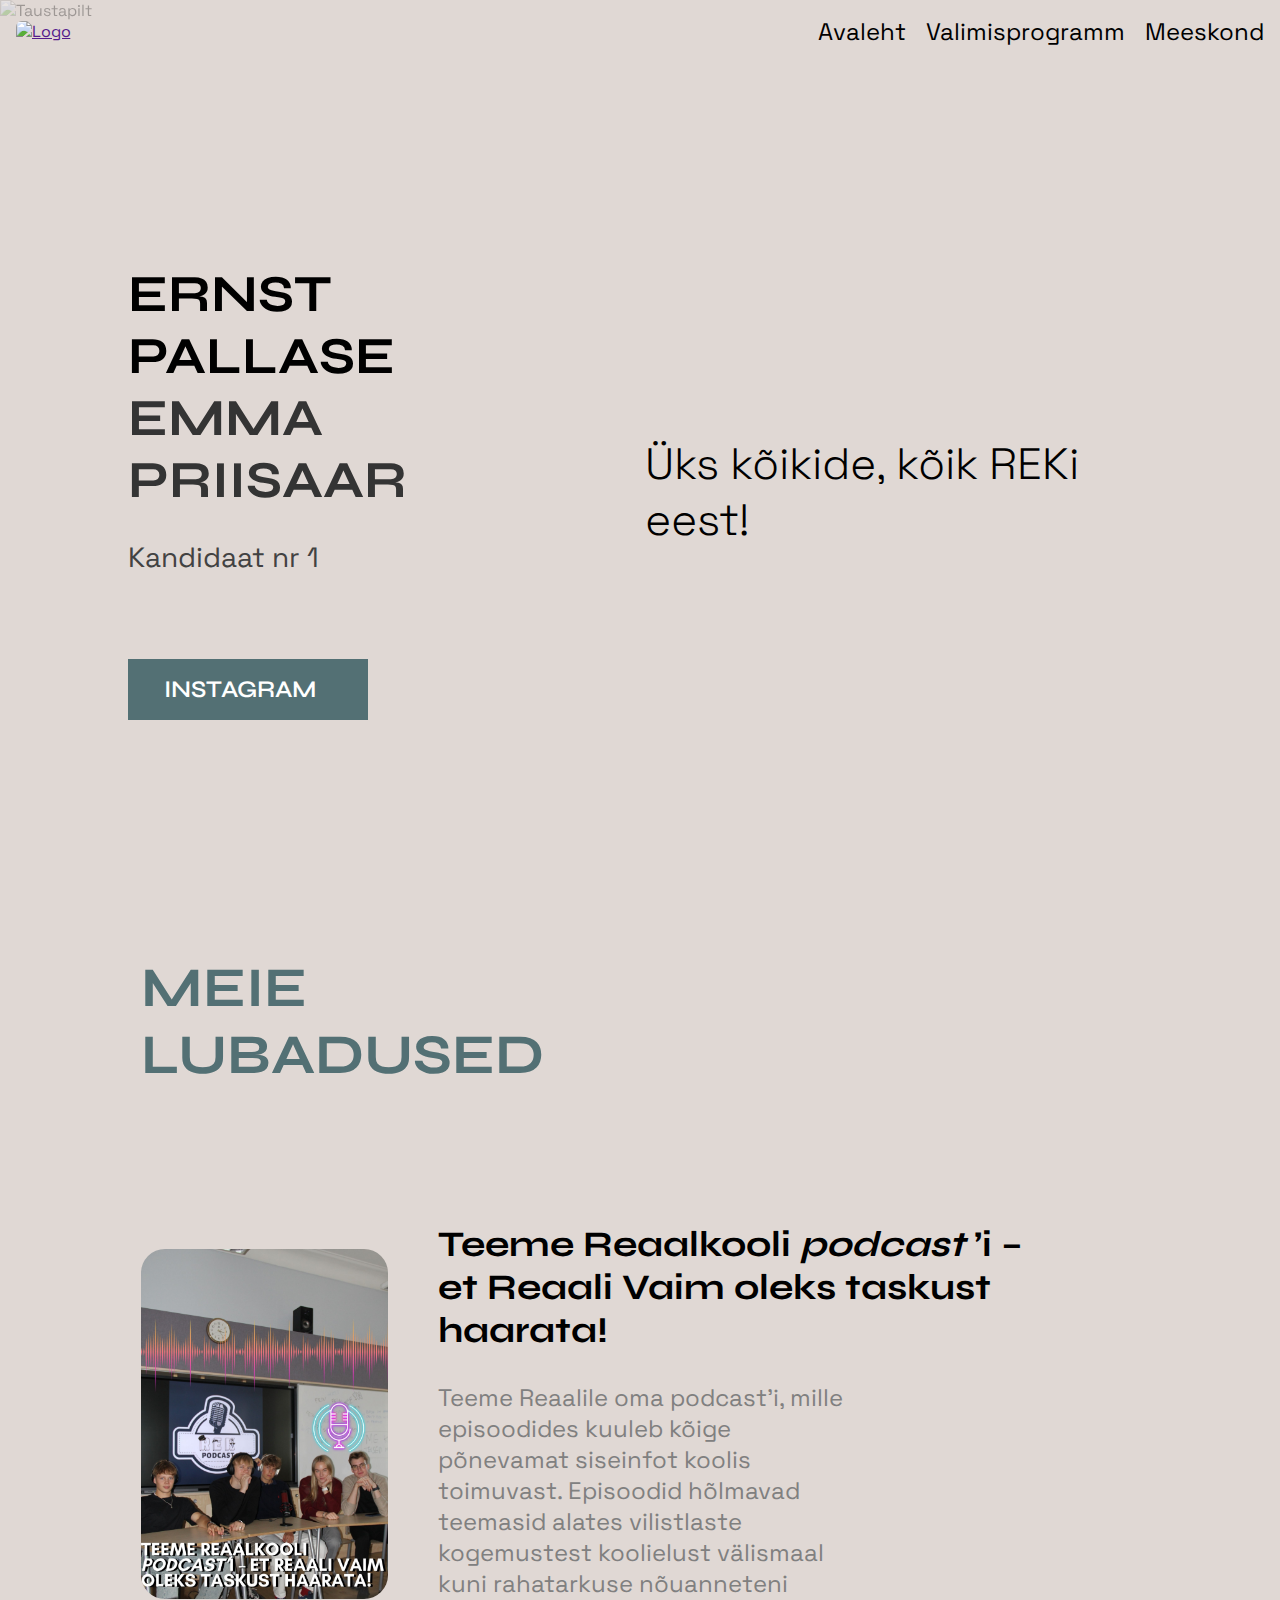
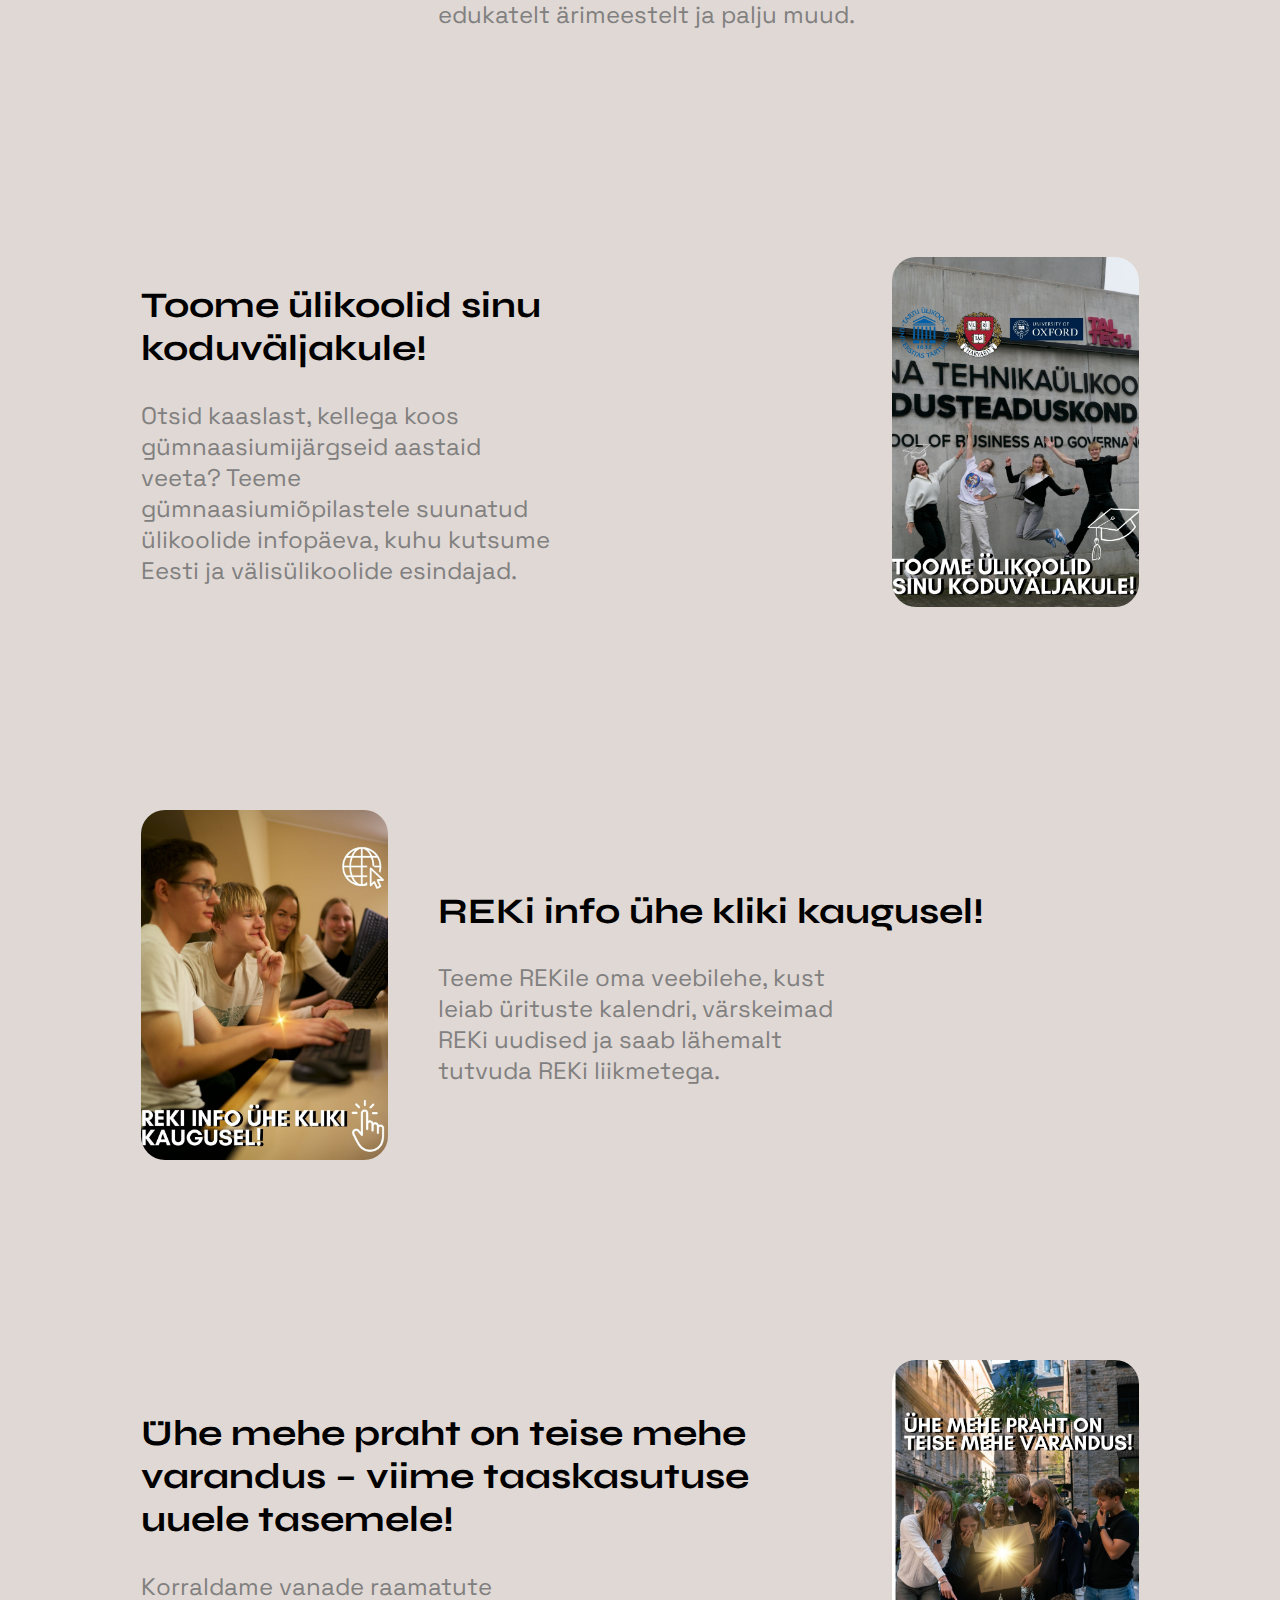
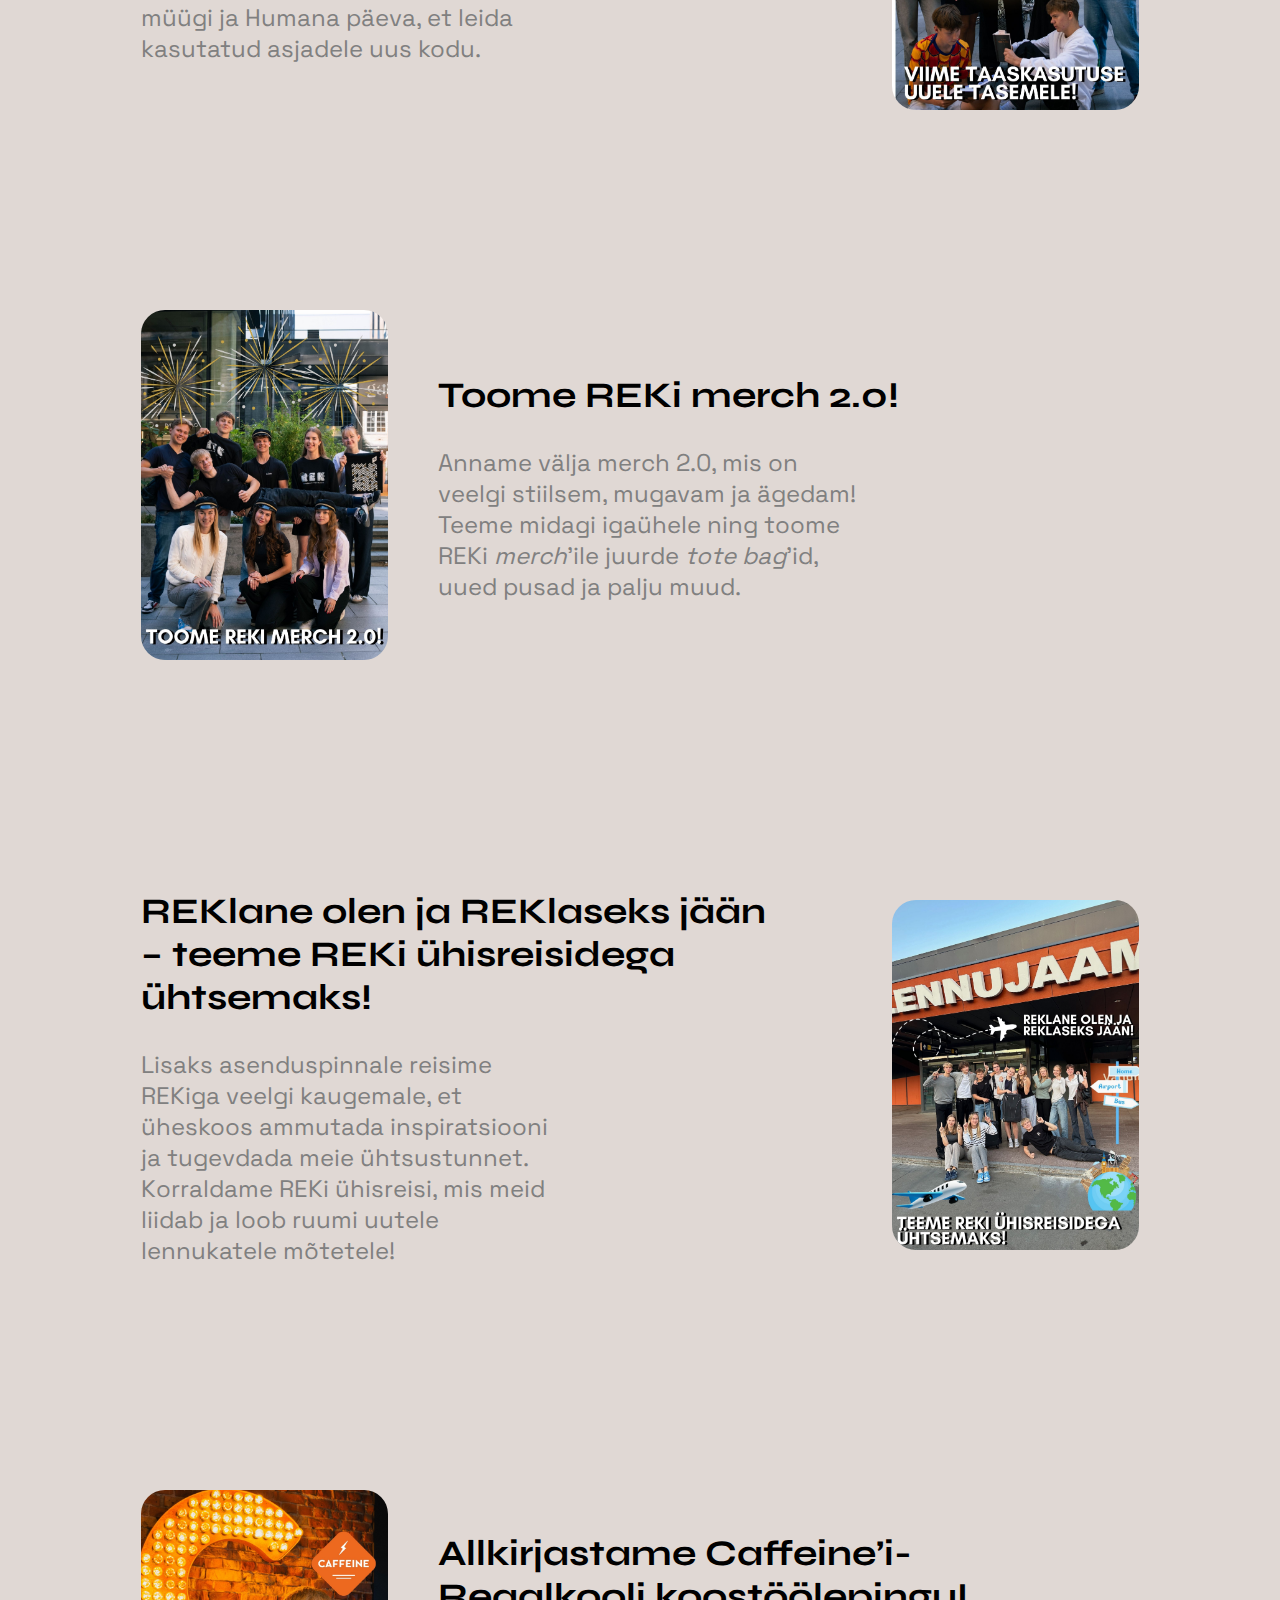
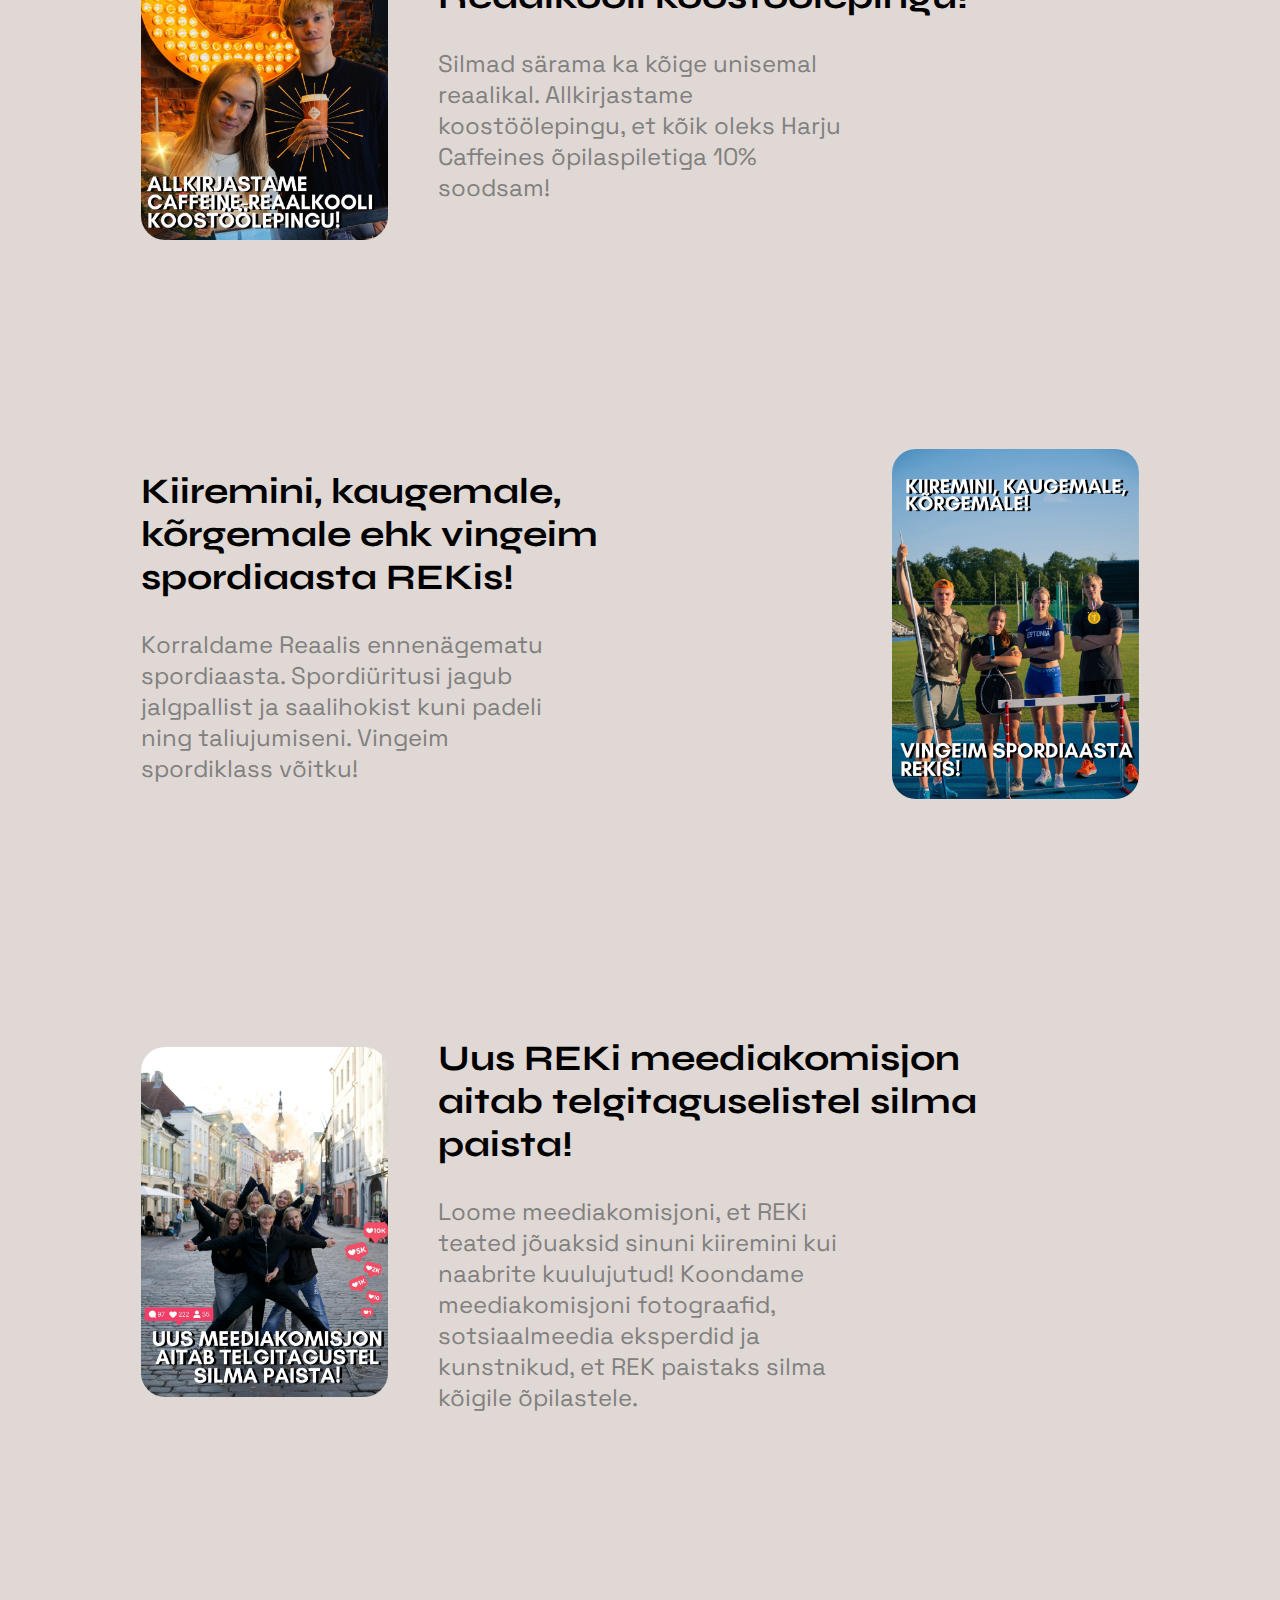
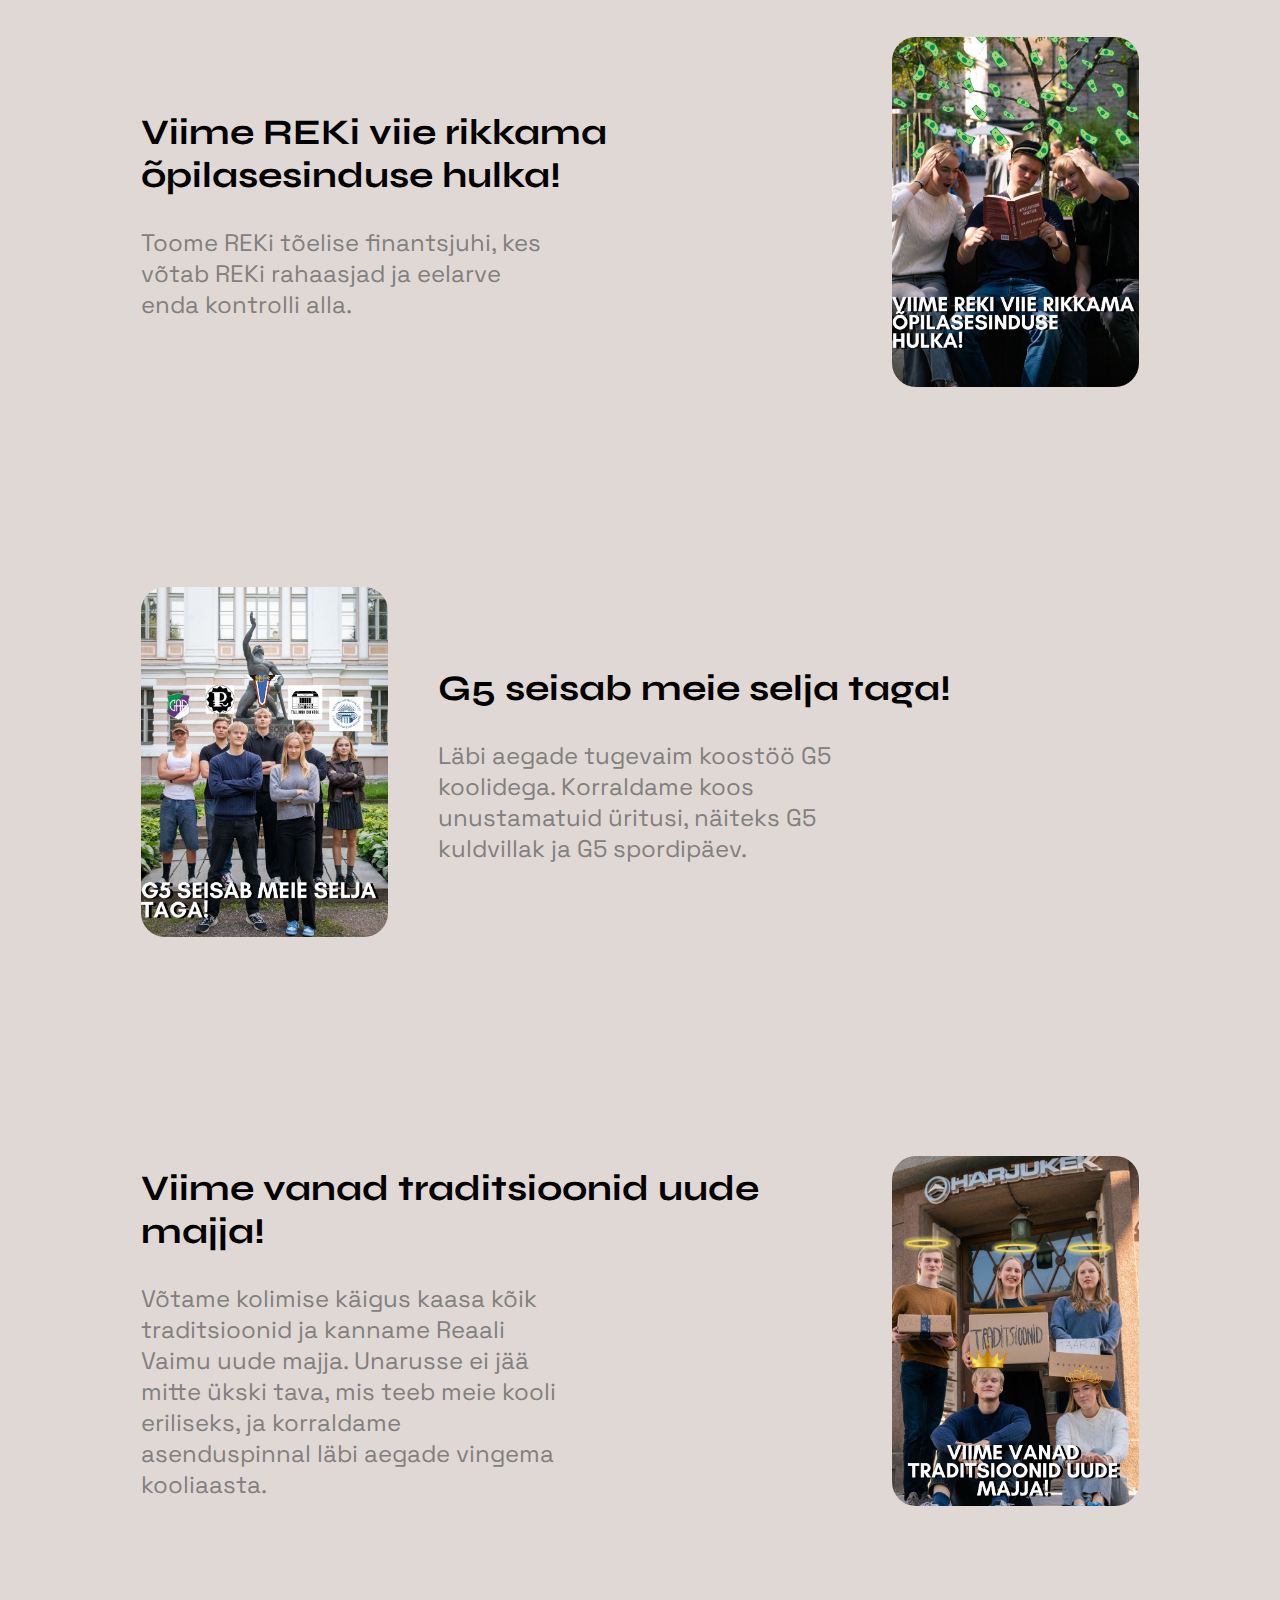
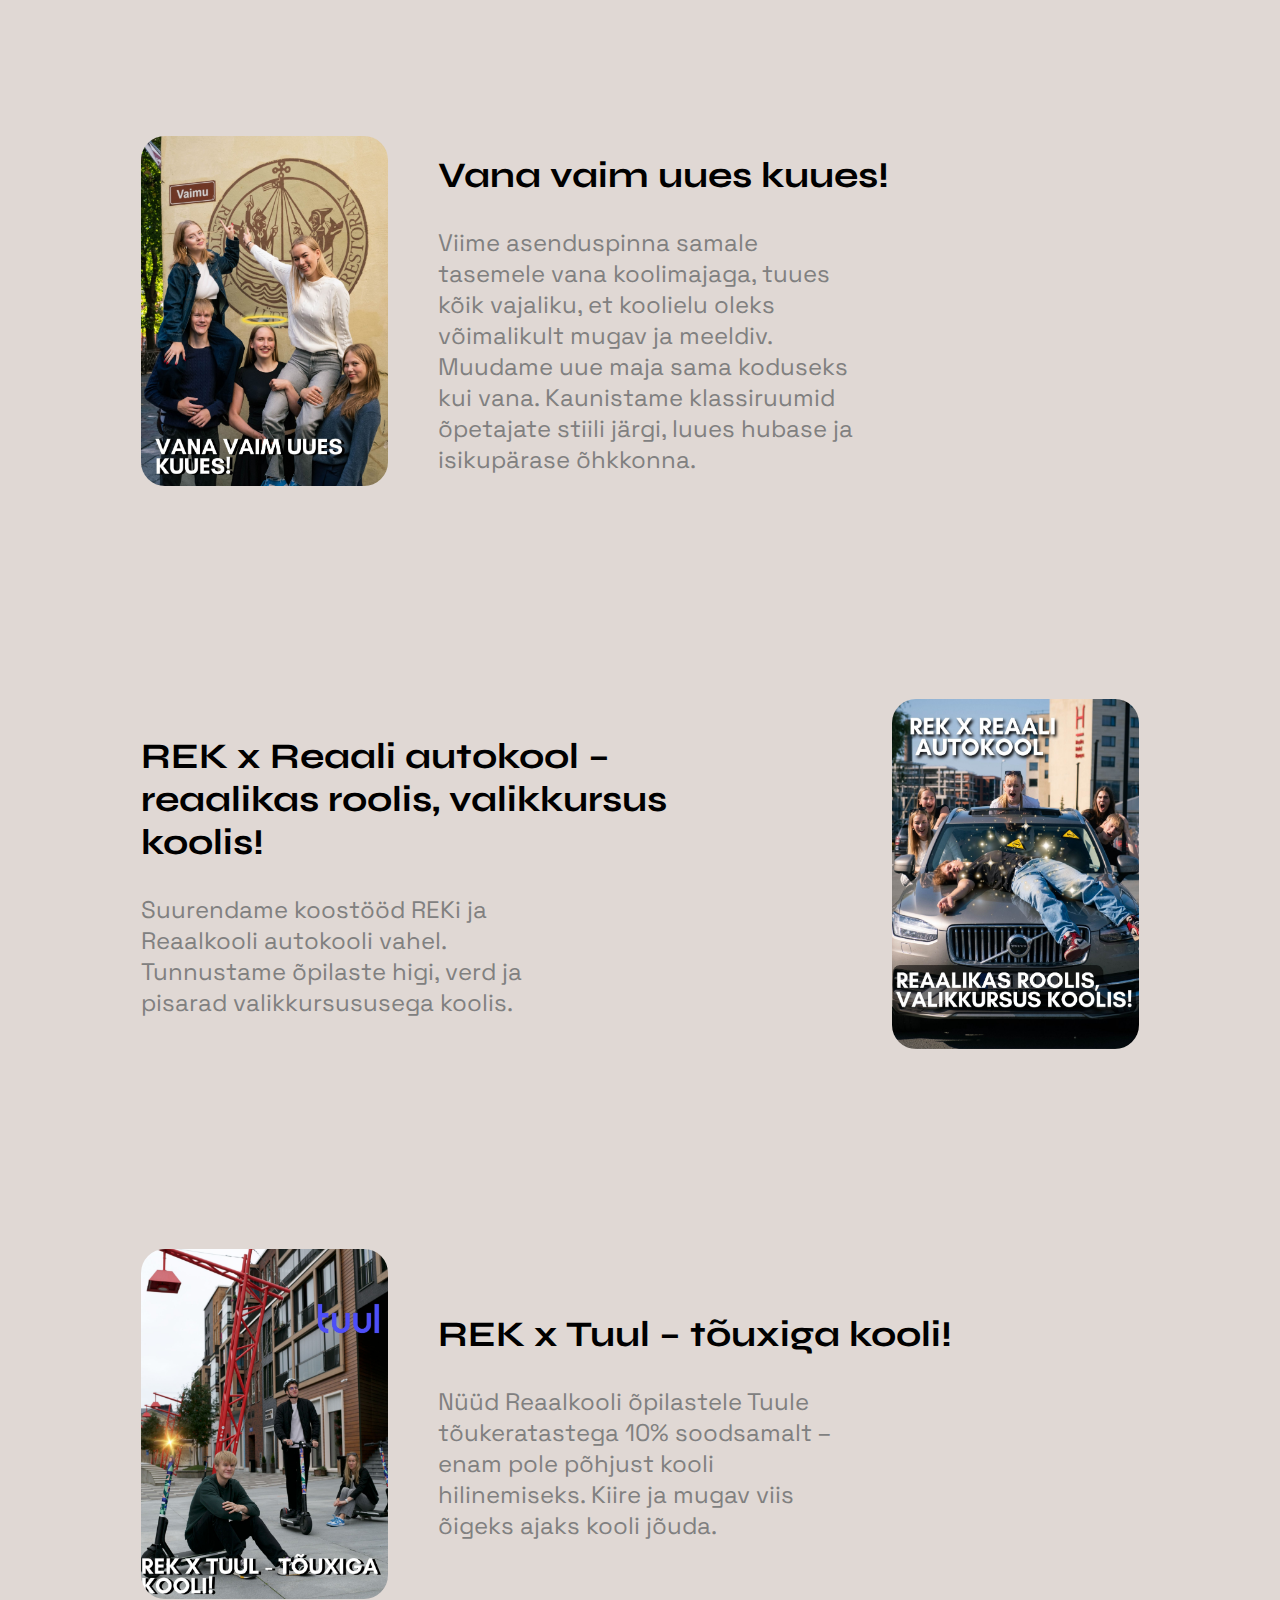
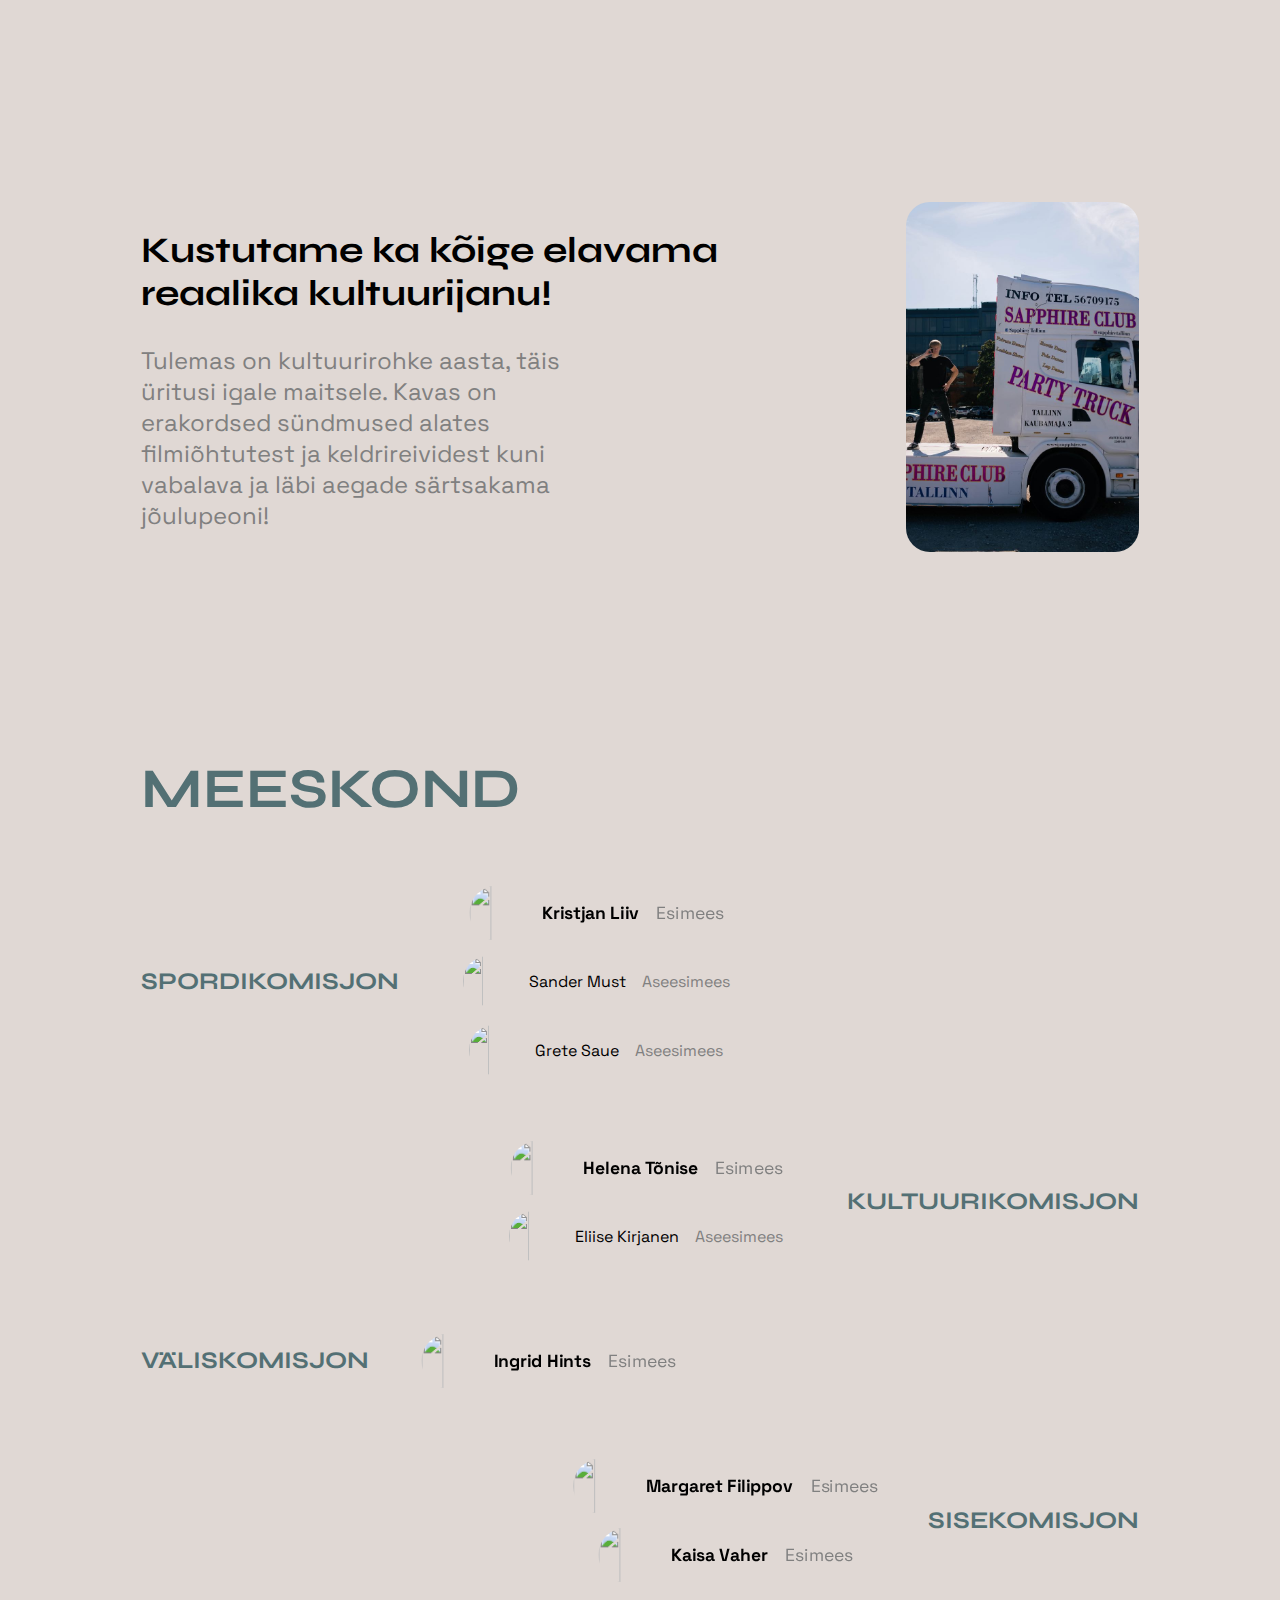
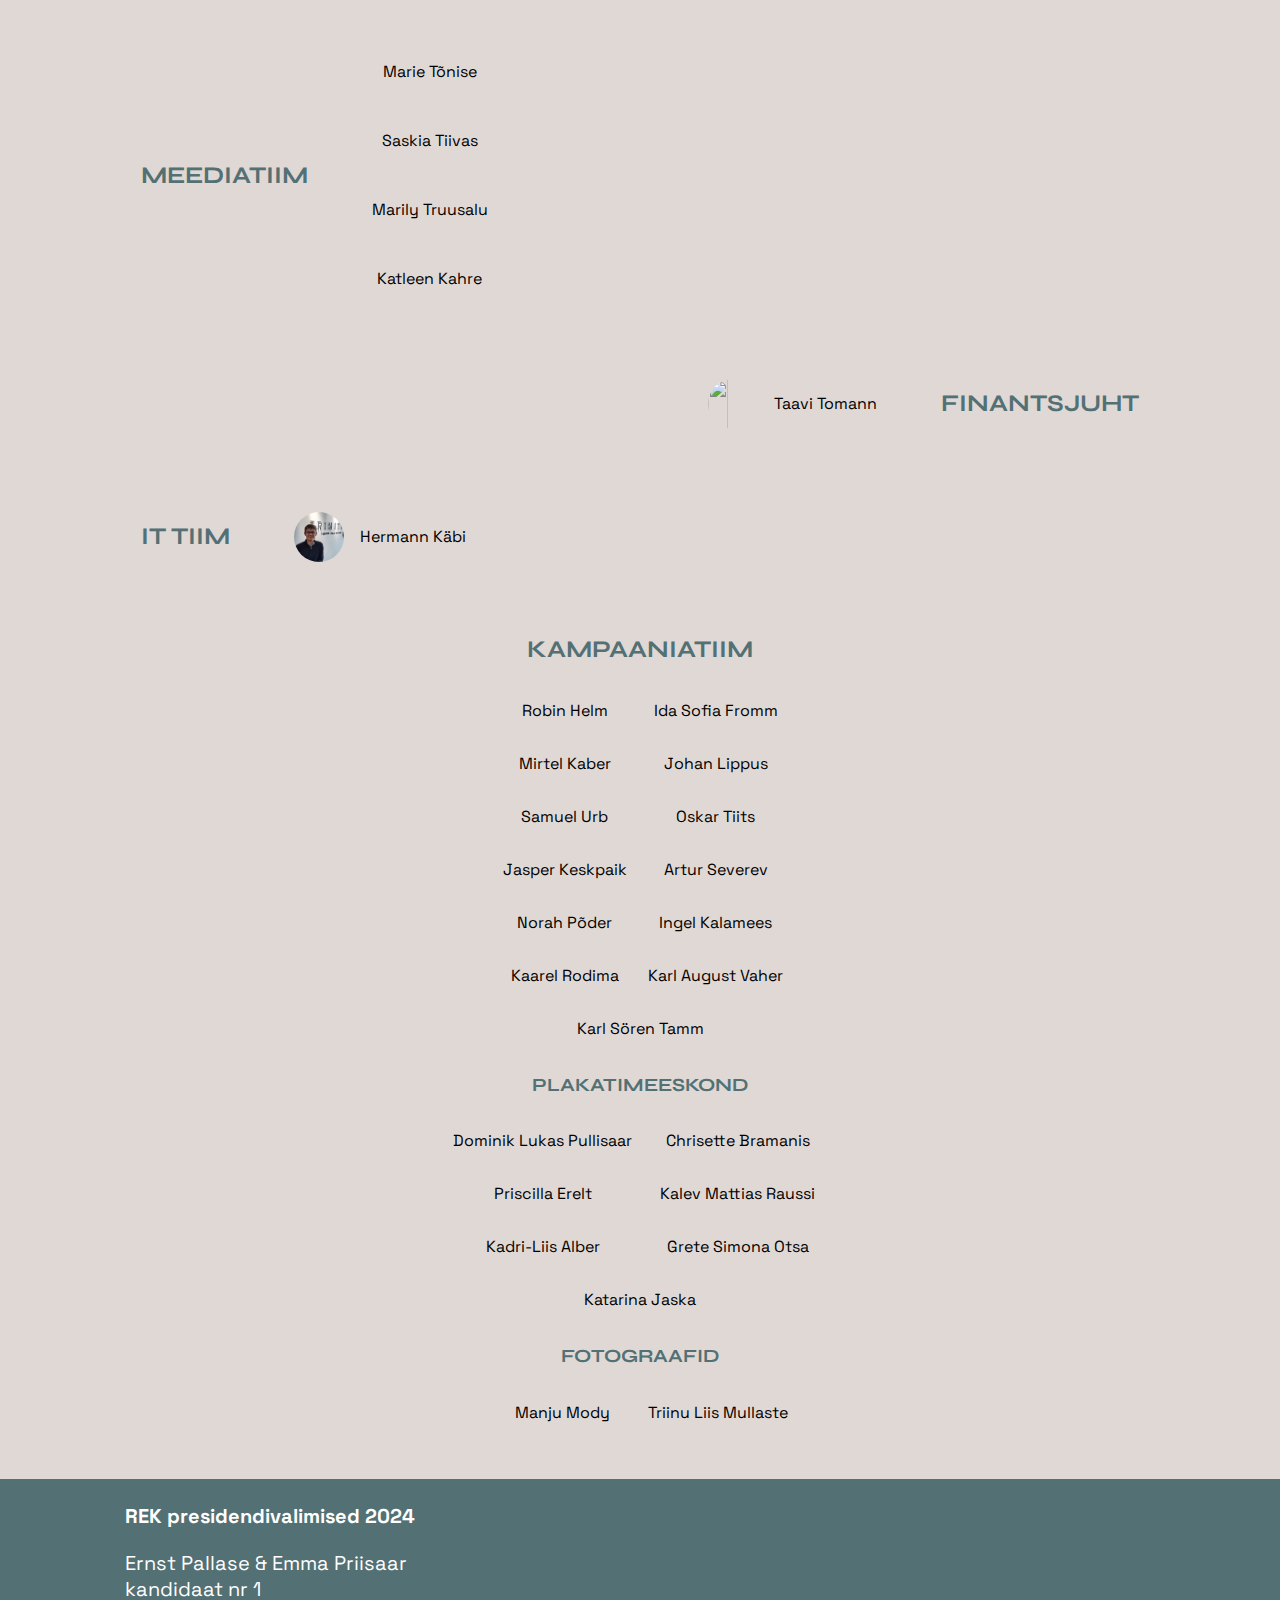
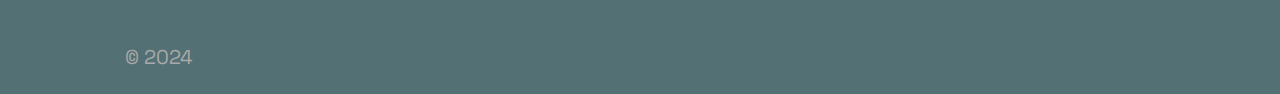
==== commit 25282bcb: "Update index.html" ====
--- a/index.html
+++ b/index.html
@@ -113,7 +113,7 @@
 
         
             <div class="promise reverse">
-                <img src="assets/olympic_rings.jpg" alt="" class="promise-img">
+                <img src="assets/spordiplakat.jpg" alt="" class="promise-img">
                 <div class="promise-text">
                     <h2 >Kiiremini, kaugemale, kõrgemale ehk vingeim spordiaasta REKis! </h2>
                     <p style="color: grey;">Korraldame Reaalis ennenägematu spordiaasta. Spordiüritusi jagub jalgpallist ja saalihokist kuni padeli ning taliujumiseni. Vingeim spordiklass võitku!</p>
